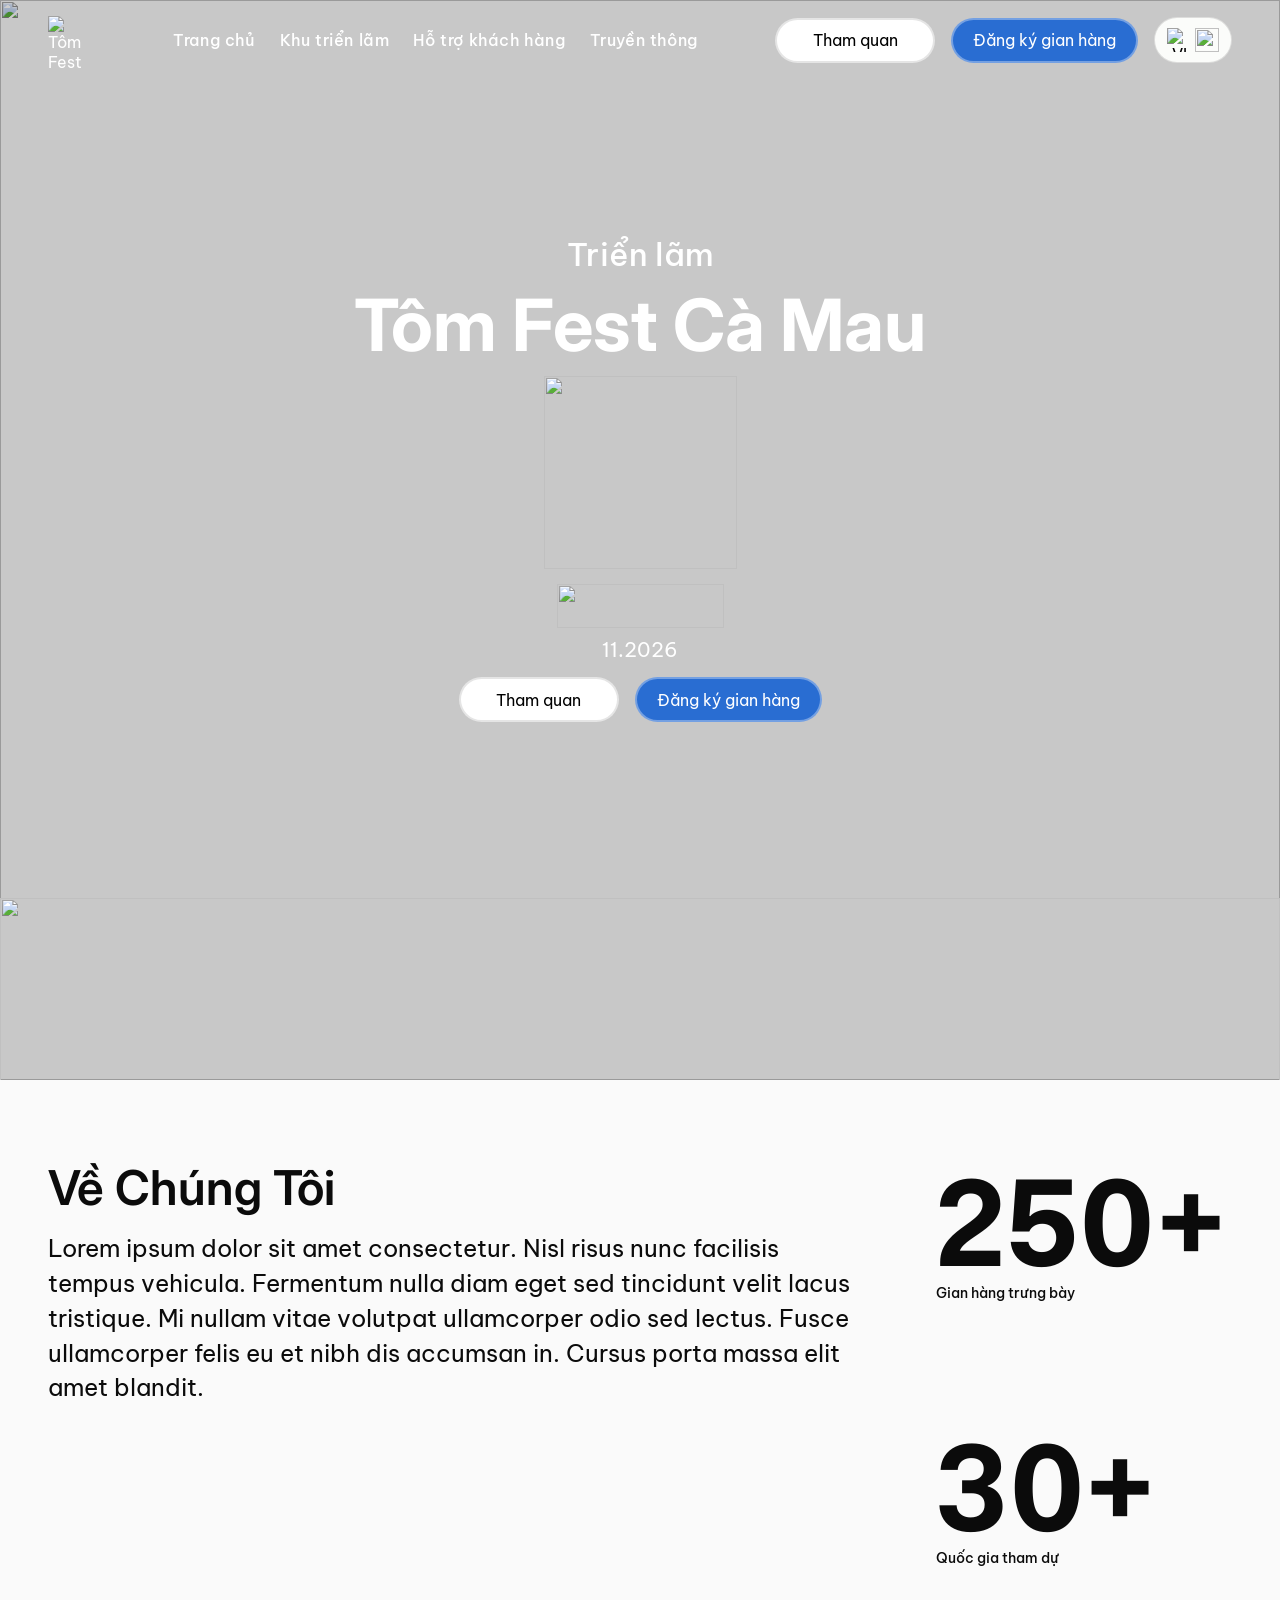
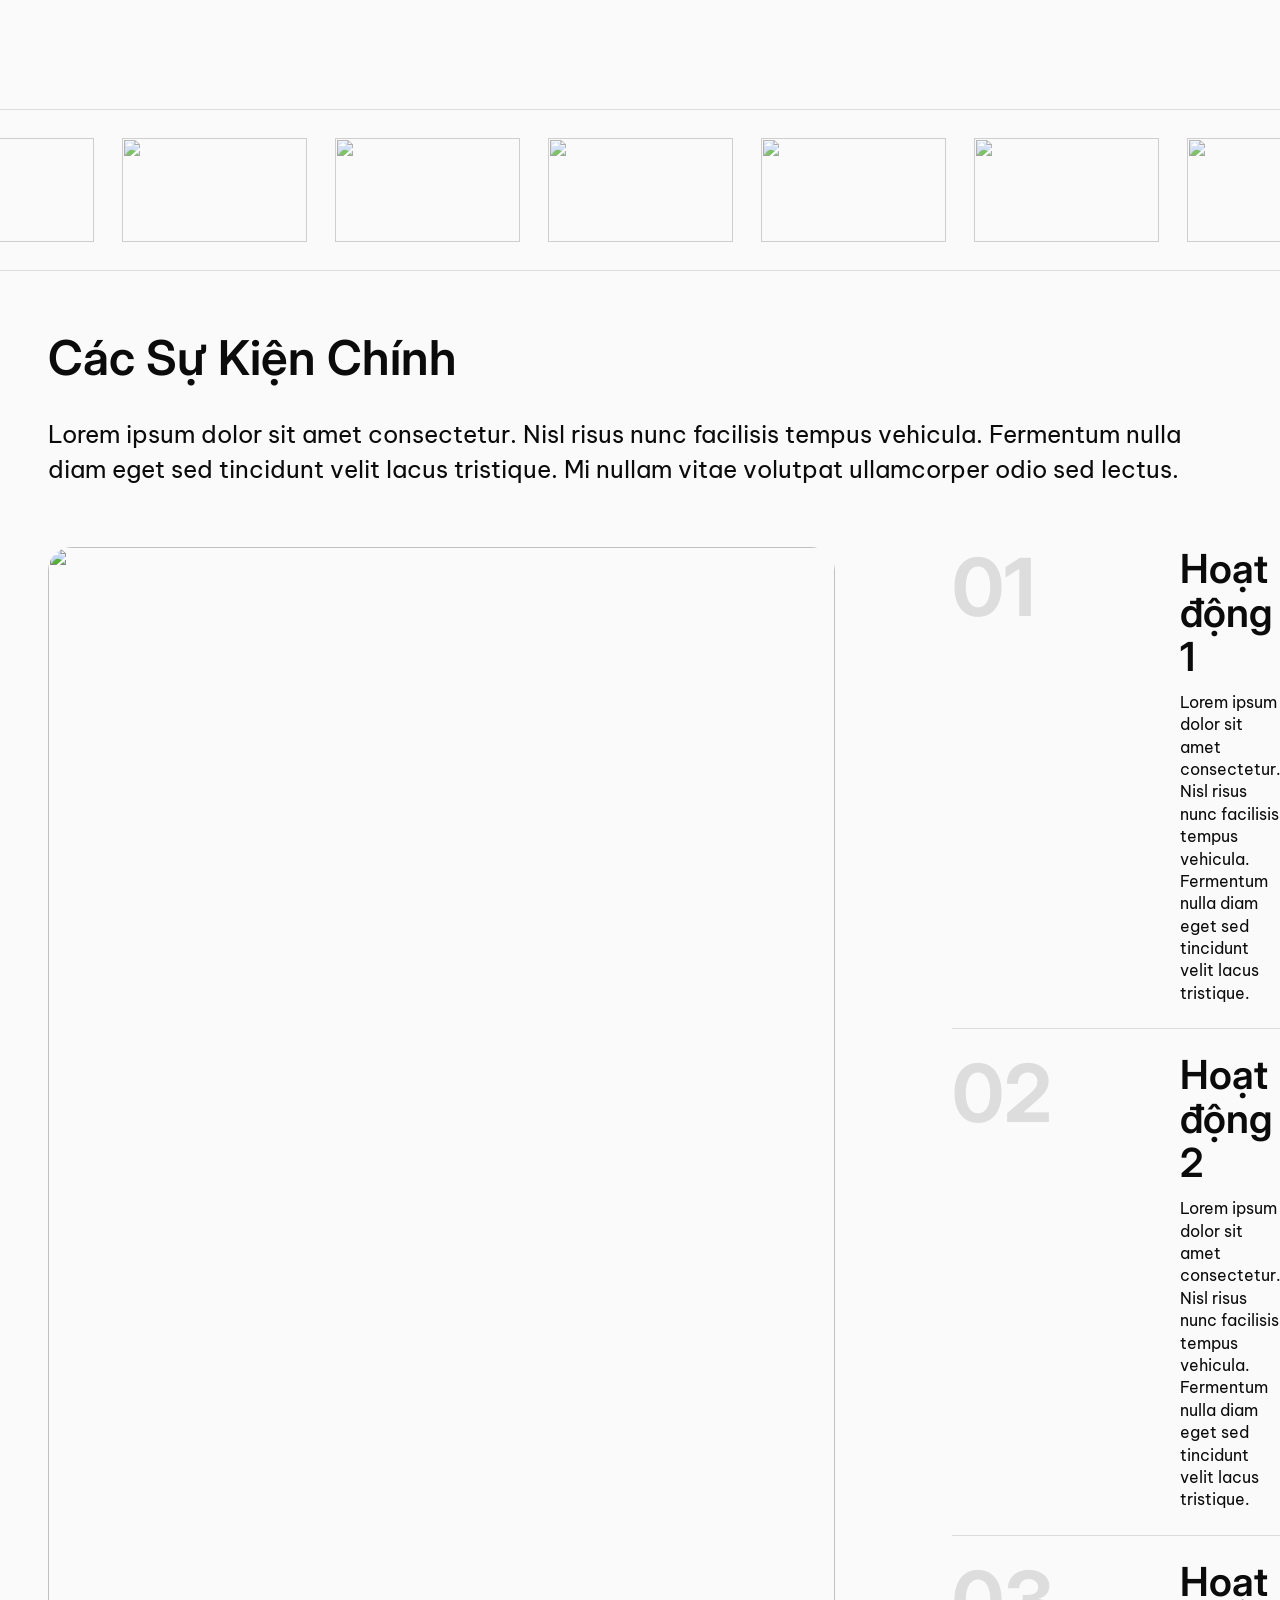
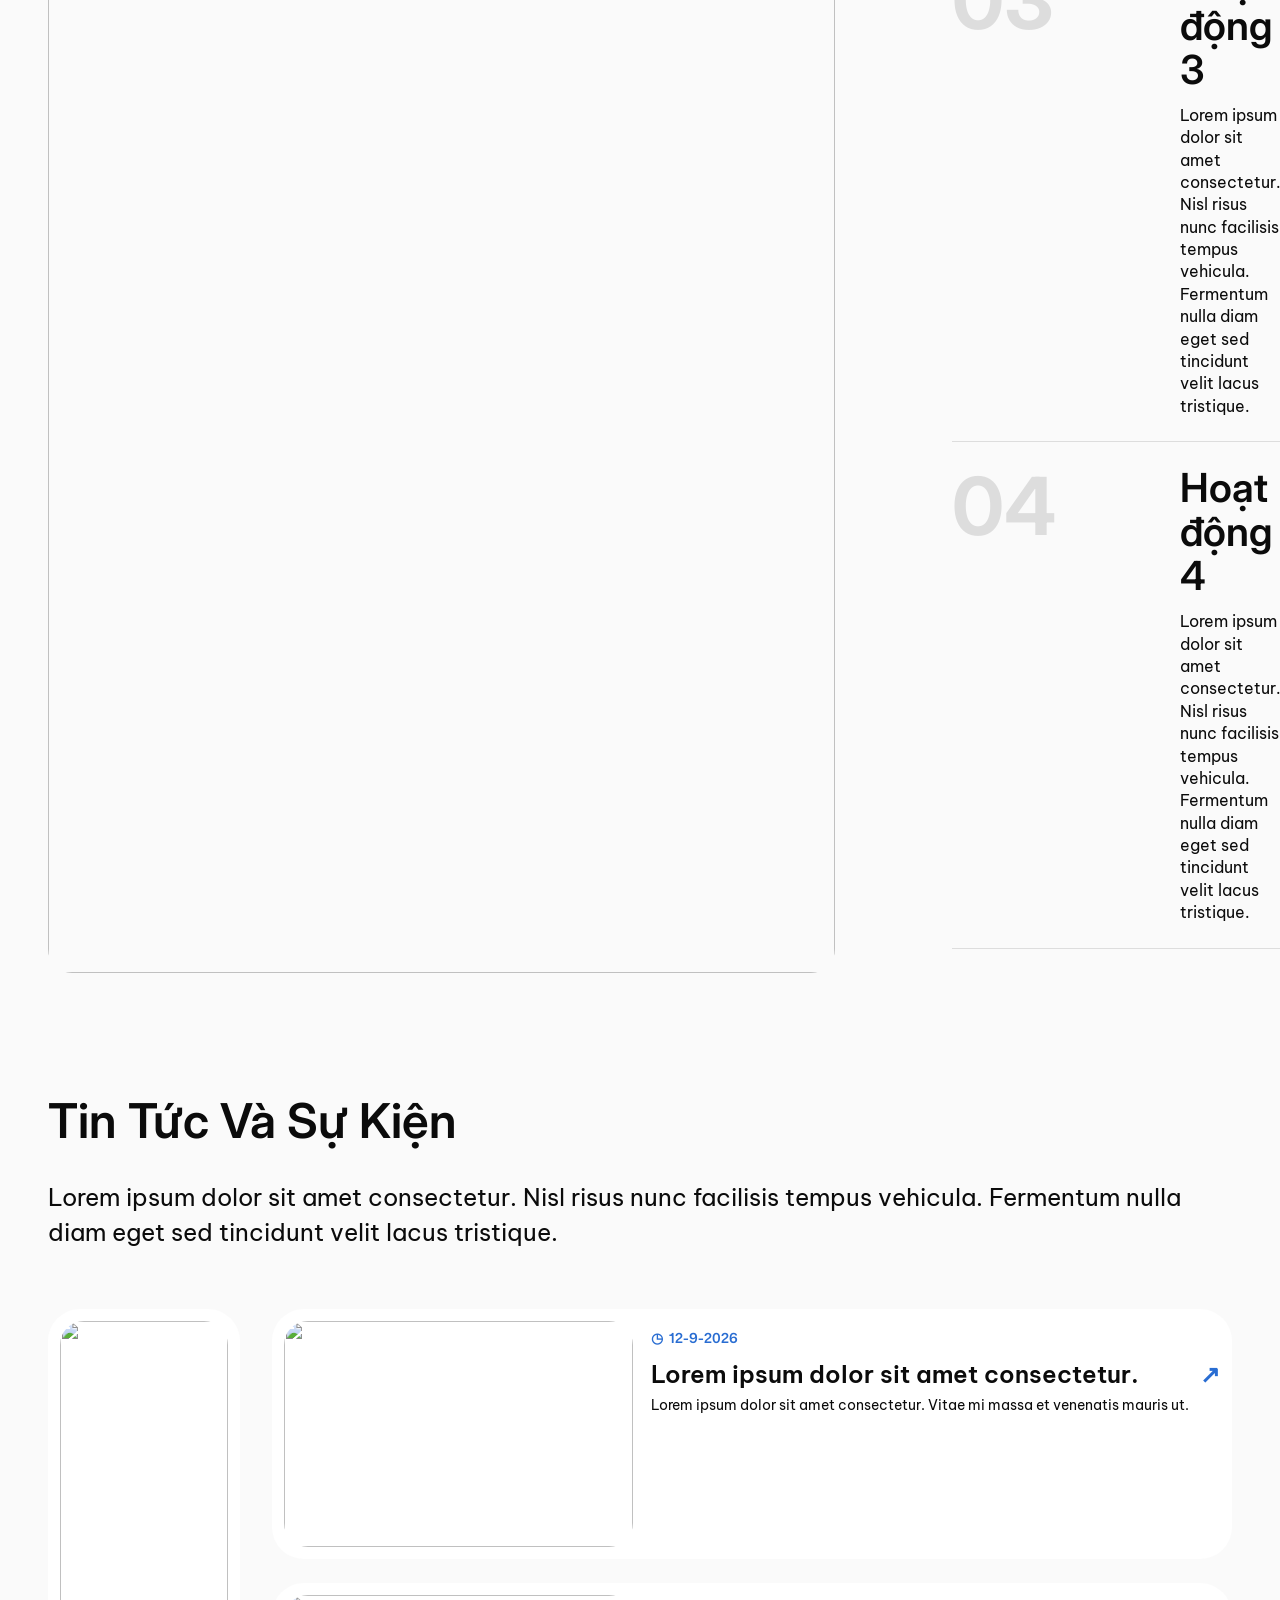
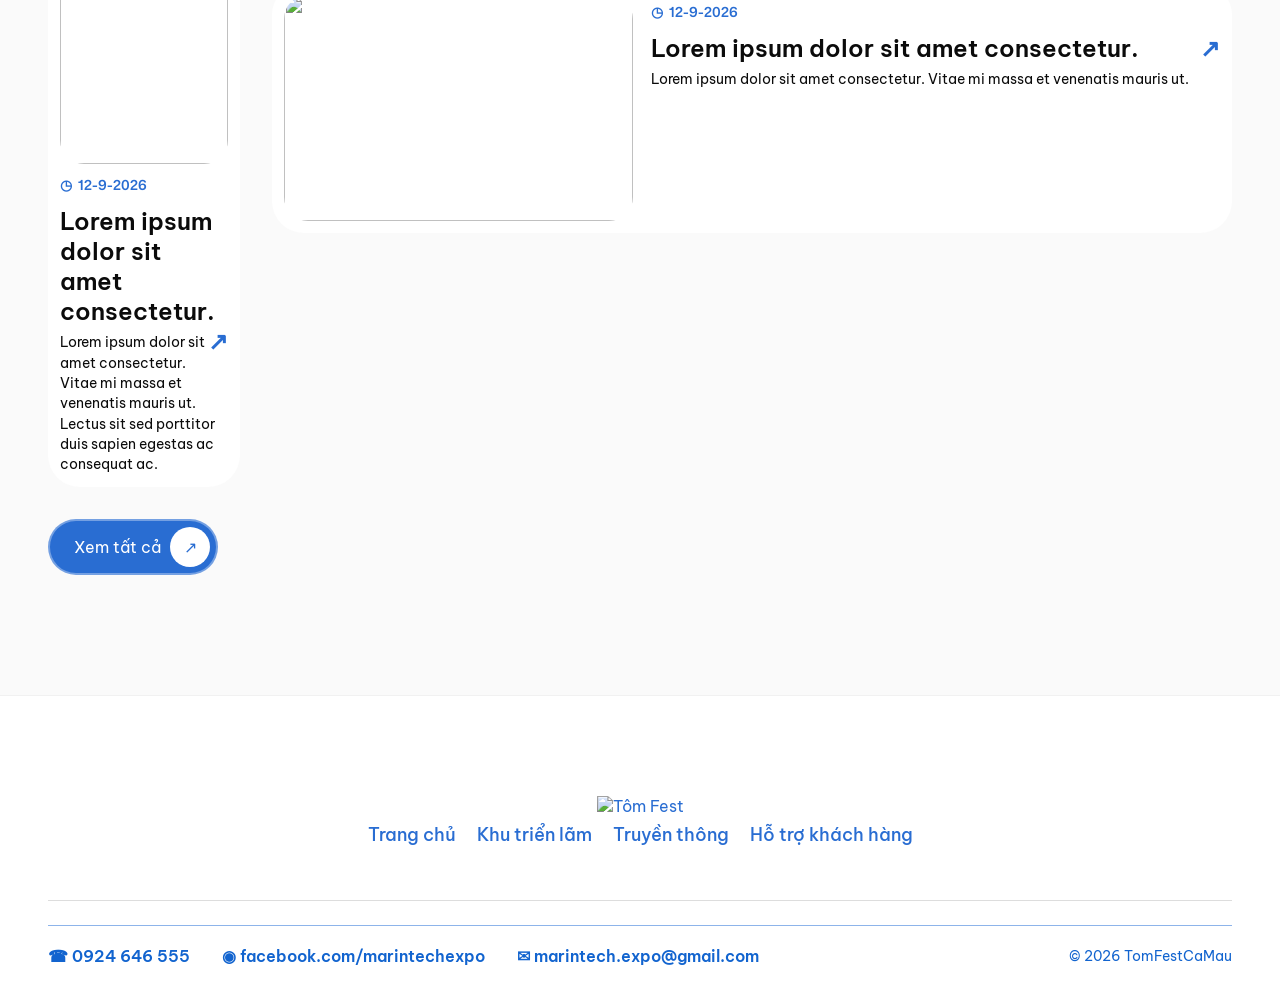
==== index.html @ 58344fa2 "Initial frontend" ====
<!doctype html>
<html lang="vi">

<head>
  <meta charset="UTF-8">
  <meta name="viewport" content="width=device-width,initial-scale=1">
  <title>Tôm Fest Cà Mau</title>
  <link rel="stylesheet" href="styles.css">
  <link rel="stylesheet" href="css/common.css">
  <link rel="stylesheet" href="css/index.css">
</head>

<body>
  <header class="site-header">
    <a class="logo" href="#top"><img src="https://www.figma.com/api/mcp/asset/8ddfd130-f4d3-4063-8fcd-573c4ea7f40a.svg"
        alt="Tôm Fest"></a>
    <nav>
      <a href="#top">Trang chủ</a>
      <a href="/booth.html">Khu triển lãm</a>
      <a href="/visitor.html">Hỗ trợ khách hàng</a>
      <a href="#news">Truyền thông</a>
    </nav>
    <div class="header-actions">
      <a class="btn btn-light" href="#visit">Tham quan</a>
      <a class="btn btn-primary" href="#booth">Đăng ký gian hàng</a>
      <button class="language"><img src="https://www.figma.com/api/mcp/asset/69847365-716c-4180-bfb9-c81f9cc9042b.svg"
          alt="VI"><img src="https://www.figma.com/api/mcp/asset/91912ddc-1200-492a-8ef4-c28c6780fa49.svg"
          alt=""></button>
    </div>
  </header>

  <main id="top">
    <section class="hero">
      <img class="hero-bg" src="https://www.figma.com/api/mcp/asset/70155c6b-9ef2-424f-864b-a775f8b126bb.png" alt="">
      <div class="hero-overlay"></div>
      <div class="hero-content">
        <div class="eyebrow">Triển lãm</div>
        <h1>Tôm Fest Cà Mau</h1>
        <img class="shrimp-large" src="https://www.figma.com/api/mcp/asset/777d436e-2dfe-4f31-a90a-1f2f64073cc6.svg"
          alt="">
        <div class="date">
          <img src="https://www.figma.com/api/mcp/asset/eb607bd6-42f9-47ed-ad1c-e57491c7ccff.svg" alt="">
          <span>11.2026</span>
        </div>
        <div class="hero-actions">
          <a class="btn btn-light" href="#visit">Tham quan</a>
          <a class="btn btn-primary" href="#booth">Đăng ký gian hàng</a>
        </div>
      </div>
      <img class="hero-wave" src="https://www.figma.com/api/mcp/asset/47657da1-aa57-4e33-a22e-d636ccab46bf.svg" alt="">
    </section>

    <section class="about section">
      <div class="about-copy">
        <h2>Về chúng tôi</h2>
        <p>Lorem ipsum dolor sit amet consectetur. Nisl risus nunc facilisis tempus vehicula. Fermentum nulla diam eget
          sed tincidunt velit lacus tristique. Mi nullam vitae volutpat ullamcorper odio sed lectus. Fusce ullamcorper
          felis eu et nibh dis accumsan in. Cursus porta massa elit amet blandit.</p>
      </div>
      <div class="stats">
        <div><strong>250+</strong><span>Gian hàng trưng bày</span></div>
        <div><strong>10.000+</strong><span>Khách tham quan chuyên ngành</span></div>
        <div><strong>30+</strong><span>Quốc gia tham dự</span></div>
        <div><strong>600+</strong><span>Bài báo liên quan</span></div>
      </div>
    </section>

    <section class="brand-strip">
      <div class="brand-line"></div>
      <div class="brand-row">
        <img src="https://www.figma.com/api/mcp/asset/b8b578c7-1df2-4c77-b9bd-92efced6af86.png" alt="">
        <img src="https://www.figma.com/api/mcp/asset/b8b578c7-1df2-4c77-b9bd-92efced6af86.png" alt="">
        <img src="https://www.figma.com/api/mcp/asset/b8b578c7-1df2-4c77-b9bd-92efced6af86.png" alt="">
        <img src="https://www.figma.com/api/mcp/asset/b8b578c7-1df2-4c77-b9bd-92efced6af86.png" alt="">
        <img src="https://www.figma.com/api/mcp/asset/b8b578c7-1df2-4c77-b9bd-92efced6af86.png" alt="">
        <img src="https://www.figma.com/api/mcp/asset/b8b578c7-1df2-4c77-b9bd-92efced6af86.png" alt="">
        <img src="https://www.figma.com/api/mcp/asset/b8b578c7-1df2-4c77-b9bd-92efced6af86.png" alt="">
      </div>
      <div class="brand-line"></div>
    </section>

    <section class="events section" id="events">
      <div class="section-heading">
        <h2>Các sự kiện chính</h2>
        <p>Lorem ipsum dolor sit amet consectetur. Nisl risus nunc facilisis tempus vehicula. Fermentum nulla diam eget
          sed tincidunt velit lacus tristique. Mi nullam vitae volutpat ullamcorper odio sed lectus.</p>
      </div>
      <div class="events-grid">
        <img class="events-photo" src="https://www.figma.com/api/mcp/asset/5718e5a0-6427-442a-9c7b-e6c7b588a407.png"
          alt="">
        <div class="event-list">
          <article><span>01</span>
            <div>
              <h3>Hoạt động 1</h3>
              <p>Lorem ipsum dolor sit amet consectetur. Nisl risus nunc facilisis tempus vehicula. Fermentum nulla diam
                eget sed tincidunt velit lacus tristique.</p>
            </div>
          </article>
          <article><span>02</span>
            <div>
              <h3>Hoạt động 2</h3>
              <p>Lorem ipsum dolor sit amet consectetur. Nisl risus nunc facilisis tempus vehicula. Fermentum nulla diam
                eget sed tincidunt velit lacus tristique.</p>
            </div>
          </article>
          <article><span>03</span>
            <div>
              <h3>Hoạt động 3</h3>
              <p>Lorem ipsum dolor sit amet consectetur. Nisl risus nunc facilisis tempus vehicula. Fermentum nulla diam
                eget sed tincidunt velit lacus tristique.</p>
            </div>
          </article>
          <article><span>04</span>
            <div>
              <h3>Hoạt động 4</h3>
              <p>Lorem ipsum dolor sit amet consectetur. Nisl risus nunc facilisis tempus vehicula. Fermentum nulla diam
                eget sed tincidunt velit lacus tristique.</p>
            </div>
          </article>
        </div>
      </div>
    </section>

    <section class="news section" id="news">
      <div class="section-heading">
        <h2>Tin tức và sự kiện</h2>
        <p>Lorem ipsum dolor sit amet consectetur. Nisl risus nunc facilisis tempus vehicula. Fermentum nulla diam eget
          sed tincidunt velit lacus tristique.</p>
      </div>
      <div class="news-grid">
        <article class="news-feature">
          <img src="https://www.figma.com/api/mcp/asset/5718e5a0-6427-442a-9c7b-e6c7b588a407.png" alt="">
          <div class="news-body">
            <time>◷ &nbsp;12-9-2026</time>
            <h3>Lorem ipsum dolor sit amet consectetur. <span>↗</span></h3>
            <p>Lorem ipsum dolor sit amet consectetur. Vitae mi massa et venenatis mauris ut. Lectus sit sed porttitor
              duis sapien egestas ac consequat ac.</p>
          </div>
        </article>
        <div class="news-side">
          <article class="news-card"><img
              src="https://www.figma.com/api/mcp/asset/5718e5a0-6427-442a-9c7b-e6c7b588a407.png" alt="">
            <div class="news-body"><time>◷ &nbsp;12-9-2026</time>
              <h3>Lorem ipsum dolor sit amet consectetur. <span>↗</span></h3>
              <p>Lorem ipsum dolor sit amet consectetur. Vitae mi massa et venenatis mauris ut.</p>
            </div>
          </article>
          <article class="news-card"><img
              src="https://www.figma.com/api/mcp/asset/5718e5a0-6427-442a-9c7b-e6c7b588a407.png" alt="">
            <div class="news-body"><time>◷ &nbsp;12-9-2026</time>
              <h3>Lorem ipsum dolor sit amet consectetur. <span>↗</span></h3>
              <p>Lorem ipsum dolor sit amet consectetur. Vitae mi massa et venenatis mauris ut.</p>
            </div>
          </article>
        </div>
      </div>
      <a class="more btn btn-primary" href="visitor.html">Xem tất cả <span>↗</span></a>
    </section>
  </main>

  <footer id="visit">
    <img class="footer-logo" src="https://www.figma.com/api/mcp/asset/9628a663-184a-47ce-bb43-b3b0fec2f09f.svg"
      alt="Tôm Fest">
    <nav><a href="#top">Trang chủ</a><a href="#events">Khu triển lãm</a><a href="#news">Truyền thông</a><a
        href="#visit">Hỗ trợ khách hàng</a></nav>
    <div class="footer-line"></div>
    <div class="footer-bottom">
      <div><span>☎ 0924 646 555</span><span>◉ facebook.com/marintechexpo</span><span>✉ marintech.expo@gmail.com</span>
      </div>
      <small>© 2026 TomFestCaMau</small>
    </div>
  </footer>
</body>

</html>
---- css/common.css ----
@font-face {
  font-family: InterLocal;
  src: local("Inter");
}
* {
  box-sizing: border-box;
}
html,
body {
  margin: 0;
  padding: 0;
}
body {
  font-family: InterLocal, Inter, Arial, sans-serif;
  color: #111;
  background: #f8f8f8;
  -webkit-font-smoothing: antialiased;
}
a {
  color: inherit;
  text-decoration: none;
}
button,
input,
select {
  font: inherit;
}
:root {
  --blue: #296dd2;
  --blue-dark: #1f5fbe;
  --border: #e5e5e5;
  --field: #f6f6f6;
}
.site-header {
  height: 80px;
  background: #296dd2;
  color: #fff;
  display: flex;
  align-items: center;
  padding: 0 42px;
  gap: 28px;
}
.site-logo {
  width: 43px;
  height: 43px;
  object-fit: contain;
  flex: none;
}
.site-nav {
  margin-left: auto;
  display: flex;
  align-items: center;
  gap: 24px;
  font-size: 14px;
}
.site-nav a {
  white-space: nowrap;
}
.site-actions {
  display: flex;
  align-items: center;
  gap: 12px;
}
.nav-pill {
  height: 42px;
  border: 1px solid #fff;
  border-radius: 24px;
  padding: 0 24px;
  display: inline-flex;
  align-items: center;
  justify-content: center;
  white-space: nowrap;
}
.nav-pill.filled {
  background: #fff;
  color: #296dd2;
}
.lang-pill {
  height: 42px;
  border: 0;
  border-radius: 24px;
  background: #fff;
  padding: 0 15px;
}
.site-footer {
  background: #fff;
  padding: 78px 40px 20px;
}
.footer-brand {
  text-align: center;
}
.footer-logo {
  width: 145px;
  height: 145px;
  object-fit: contain;
}
.footer-nav {
  display: flex;
  justify-content: center;
  gap: 24px;
  color: #1264cf;
  font-size: 16px;
  margin: 15px 0 55px;
}
.footer-bottom {
  border-top: 1px solid #8db4ea;
  padding-top: 20px;
  display: flex;
  justify-content: space-between;
  align-items: center;
  color: #1264cf;
  font-size: 13px;
}
.footer-contact {
  display: flex;
  gap: 30px;
}
.container {
  width: min(1440px, calc(100% - 80px));
  margin: 0 auto;
}
.card {
  background: #fff;
  border: 1px solid #e3e3e3;
  border-radius: 14px;
}
.field {
  width: 100%;
  height: 44px;
  border: 1px solid #dedede;
  border-radius: 8px;
  background: #f7f7f7;
  padding: 0 12px;
  outline: none;
}
.field:focus {
  border-color: #296dd2;
  background: #fff;
}
label {
  font-size: 13px;
}
.required:after {
  content: " *";
  color: #e33;
}
.primary {
  border: 0;
  background: #4f8ddd;
  color: #fff;
  border-radius: 24px;
  height: 44px;
  padding: 0 24px;
  cursor: pointer;
}
@media (max-width: 1000px) {
  .site-header {
    padding: 0 18px;
  }
  .site-nav {
    display: none;
  }
  .site-actions .nav-pill {
    display: none;
  }
  .container {
    width: calc(100% - 32px);
  }
  .footer-bottom {
    flex-direction: column;
    gap: 16px;
  }
  .footer-contact {
    flex-wrap: wrap;
    justify-content: center;
  }
}
---- css/index.css ----
@import url("https://fonts.googleapis.com/css2?family=Be+Vietnam+Pro:wght@400;500;600&family=Inter:wght@400;600;700&family=Mona+Sans:wght@600;700&display=swap");

:root {
  --blue: #296dd2;
  --bg: #fafafa;
  --text: #0b0b0b;
}
* {
  box-sizing: border-box;
}
html {
  scroll-behavior: smooth;
}
body {
  margin: 0;
  background: var(--bg);
  color: var(--text);
  font-family: "Be Vietnam Pro", sans-serif;
}
a {
  text-decoration: none;
  color: inherit;
}
.site-header {
  background: transparent;
  position: absolute;
  z-index: 10;
  top: 0;
  left: 50%;
  transform: translateX(-50%);
  width: min(1920px, 100%);
  padding: 24px 48px;
  display: flex;
  align-items: center;
  justify-content: space-between;
  color: #fff;
}
.logo {
  width: 48px;
  height: 48px;
}
.logo img {
  width: 100%;
  height: 100%;
}
.site-header nav,
.header-actions {
  display: flex;
  align-items: center;
  gap: 24px;
}
.site-header nav a {
  font-size: 16px;
  font-weight: 500;
  letter-spacing: 0.6px;
}
.header-actions {
  gap: 16px;
}
.btn {
  display: inline-flex;
  align-items: center;
  justify-content: center;
  border-radius: 999px;
  min-height: 45px;
  padding: 10px 20px;
  font-size: 16px;
  white-space: nowrap;
}
.btn-light {
  background: #fff;
  color: #000;
  border: 2px solid rgba(0, 0, 0, 0.1);
  width: 160px;
}
.btn-primary {
  background: var(--blue);
  color: #fff;
  border: 2px solid rgba(255, 255, 255, 0.35);
}
.language {
  border: 1px solid rgba(0, 0, 0, 0.12);
  border-radius: 37px;
  background: #fbfcfa;
  padding: 10px 12px;
  display: flex;
  gap: 4px;
  align-items: center;
}
.language img {
  width: 24px;
  height: 24px;
}

.hero {
  height: 1080px;
  position: relative;
  overflow: hidden;
  color: #fff;
}
.hero-bg,
.hero-overlay {
  position: absolute;
  inset: 0;
  width: 100%;
  height: 100%;
  object-fit: cover;
}
.hero-overlay {
  background: rgba(0, 0, 0, 0.2);
}
.hero-content {
  position: absolute;
  left: 50%;
  top: calc(50% - 62px);
  transform: translate(-50%, -50%);
  display: flex;
  flex-direction: column;
  align-items: center;
  gap: 15px;
  text-align: center;
}
.eyebrow {
  font-size: 32px;
  font-weight: 500;
}
.hero h1 {
  font:
    700 72px/1 "Inter",
    sans-serif;
  margin: 0;
  white-space: nowrap;
}
.shrimp-large {
  width: 193px;
  height: 193px;
}
.date {
  display: flex;
  flex-direction: column;
  align-items: center;
  gap: 9px;
}
.date img {
  width: 167px;
  height: 44px;
}
.date span {
  font-size: 20px;
}
.hero-actions {
  display: flex;
  gap: 16px;
  height: 45px;
}
.hero-wave {
  position: absolute;
  left: 50%;
  bottom: -1px;
  transform: translateX(-50%);
  width: 100%;
  height: 183px;
  object-fit: cover;
}

.section {
  width: min(1824px, calc(100% - 96px));
  margin: 0 auto;
}
.about {
  padding-top: 80px;
  display: grid;
  grid-template-columns: 816px 1fr;
  gap: 72px;
  min-height: 570px;
}
.about-copy h2,
.section-heading h2 {
  font:
    600 48px/1.15 "Inter",
    sans-serif;
  text-transform: capitalize;
  margin: 0 0 16px;
}
.about-copy p,
.section-heading p {
  font-size: 24px;
  line-height: 1.45;
  margin: 0;
}
.stats {
  display: grid;
  grid-template-columns: repeat(2, 1fr);
  gap: 40px 72px;
}
.stats strong {
  display: block;
  font:
    700 120px/1 "Mona Sans",
    sans-serif;
  letter-spacing: 0.52px;
}
.stats span {
  display: block;
  font-size: 14px;
  font-weight: 500;
  margin-top: 4px;
}

.brand-strip {
  height: 280px;
  display: flex;
  flex-direction: column;
  justify-content: center;
  gap: 28px;
  overflow: hidden;
}
.brand-line {
  height: 1px;
  background: #ddd;
  width: 100%;
}
.brand-row {
  display: flex;
  gap: 28px;
  justify-content: center;
  overflow: hidden;
}
.brand-row img {
  width: 185px;
  height: 104px;
  object-fit: contain;
  flex: none;
  opacity: 0.75;
}

.events {
  padding-top: 0;
}
.section-heading {
  display: flex;
  flex-direction: column;
  gap: 16px;
  margin-bottom: 60px;
}
.events-grid {
  display: grid;
  grid-template-columns: 787px 1fr;
  gap: 117px;
  align-items: stretch;
}
.events-photo {
  width: 787px;
  height: 100%;
  min-height: 570px;
  object-fit: cover;
  border-radius: 24px;
}
.event-list {
  display: flex;
  flex-direction: column;
  gap: 0;
}
.event-list article {
  display: grid;
  grid-template-columns: 196px 1fr;
  gap: 32px;
  padding: 0 0 24px;
  margin-bottom: 24px;
  border-bottom: 1px solid #ddd;
}
.event-list article > span {
  font: 700 80px/1 "Inter";
  color: #ddd;
}
.event-list h3 {
  font: 600 40px/1.1 "Inter";
  margin: 0 0 12px;
}
.event-list p {
  font-size: 16px;
  line-height: 1.4;
  margin: 0;
}

.news {
  padding-top: 120px;
  padding-bottom: 120px;
}
.news-grid {
  display: grid;
  grid-template-columns: 1fr 960px;
  gap: 32px;
}
.news-feature,
.news-card {
  background: #fff;
  border-radius: 32px;
  padding: 12px;
}
.news-feature > img {
  width: 100%;
  height: 443px;
  object-fit: cover;
  border-radius: 24px;
}
.news-side {
  display: flex;
  flex-direction: column;
  gap: 24px;
}
.news-card {
  display: grid;
  grid-template-columns: 349px 1fr;
  gap: 18px;
  min-height: 250px;
}
.news-card > img {
  width: 349px;
  height: 100%;
  min-height: 225px;
  object-fit: cover;
  border-radius: 24px;
}
.news-body {
  padding: 6px 0 0;
}
.news-body time {
  color: var(--blue);
  font: 600 14px "Mona Sans";
}
.news-body h3 {
  font: 600 24px/1.25 "Be Vietnam Pro";
  margin: 12px 0 6px;
}
.news-body h3 span {
  float: right;
  color: var(--blue);
}
.news-body p {
  font-size: 14px;
  line-height: 1.45;
  margin: 0;
}
.more {
  margin: 32px auto 0;
  padding: 6px 6px 6px 24px;
  gap: 9px;
}
.more span {
  background: #fff;
  color: var(--blue);
  border-radius: 50%;
  width: 40px;
  height: 40px;
  display: grid;
  place-items: center;
}

footer {
  position: relative;
  background: #fff;
  border-top: 1px solid #f1f1f1;
  padding: 100px 48px 32px;
  text-align: center;
  color: var(--blue);
}
.footer-logo {
  width: 177px;
  height: 177px;
}
footer nav {
  display: flex;
  justify-content: center;
  gap: 21px;
  font-size: 18px;
  font-weight: 500;
  margin: 7px 0 54px;
}
.footer-line {
  height: 1px;
  background: #ddd;
}
.footer-bottom {
  display: flex;
  justify-content: space-between;
  align-items: center;
  margin-top: 24px;
  font-size: 16px;
  font-weight: 600;
}
.footer-bottom > div {
  display: flex;
  gap: 32px;
}
.footer-bottom small {
  font-size: 14px;
  font-weight: 400;
}

@media (max-width: 1200px) {
  .site-header {
    padding: 18px 24px;
  }
  .site-header nav {
    display: none;
  }
  .hero {
    height: 820px;
  }
  .hero h1 {
    font-size: 52px;
  }
  .eyebrow {
    font-size: 24px;
  }
  .about {
    grid-template-columns: 1fr;
    gap: 40px;
    padding-top: 60px;
  }
  .stats {
    gap: 30px;
  }
  .events-grid,
  .news-grid {
    grid-template-columns: 1fr;
  }
  .events-photo {
    width: 100%;
    min-height: 420px;
  }
  .news-side {
    display: grid;
    grid-template-columns: 1fr 1fr;
  }
}
@media (max-width: 700px) {
  .section {
    width: calc(100% - 32px);
  }
  .header-actions .btn {
    display: none;
  }
  .language {
    padding: 6px;
  }
  .hero {
    height: 700px;
  }
  .hero-content {
    width: 100%;
    padding: 0 16px;
  }
  .hero h1 {
    font-size: 40px;
  }
  .shrimp-large {
    width: 140px;
    height: 140px;
  }
  .hero-wave {
    height: 100px;
  }
  .about {
    min-height: auto;
  }
  .about-copy h2,
  .section-heading h2 {
    font-size: 32px;
  }
  .about-copy p,
  .section-heading p {
    font-size: 16px;
  }
  .stats {
    grid-template-columns: 1fr 1fr;
    gap: 24px;
  }
  .stats strong {
    font-size: 48px;
  }
  .stats span {
    font-size: 11px;
  }
  .brand-strip {
    height: 180px;
  }
  .brand-row img {
    width: 110px;
    height: 70px;
  }
  .events {
    padding-top: 30px;
  }
  .section-heading {
    margin-bottom: 30px;
  }
  .events-grid {
    gap: 30px;
  }
  .events-photo {
    min-height: 280px;
  }
  .event-list article {
    grid-template-columns: 60px 1fr;
    gap: 16px;
  }
  .event-list article > span {
    font-size: 48px;
  }
  .event-list h3 {
    font-size: 24px;
  }
  .event-list p {
    font-size: 13px;
  }
  .news {
    padding-top: 70px;
  }
  .news-side {
    display: flex;
  }
  .news-card {
    grid-template-columns: 120px 1fr;
  }
  .news-card > img {
    width: 120px;
    min-height: 150px;
  }
  .news-body h3 {
    font-size: 17px;
  }
  .news-body p {
    font-size: 12px;
  }
  footer {
    padding: 60px 16px 24px;
  }
  .footer-logo {
    width: 110px;
    height: 110px;
  }
  footer nav {
    font-size: 13px;
    gap: 12px;
    flex-wrap: wrap;
    margin-bottom: 30px;
  }
  .footer-bottom {
    flex-direction: column;
    gap: 20px;
  }
  .footer-bottom > div {
    flex-wrap: wrap;
    justify-content: center;
    gap: 12px;
    font-size: 12px;
  }
}
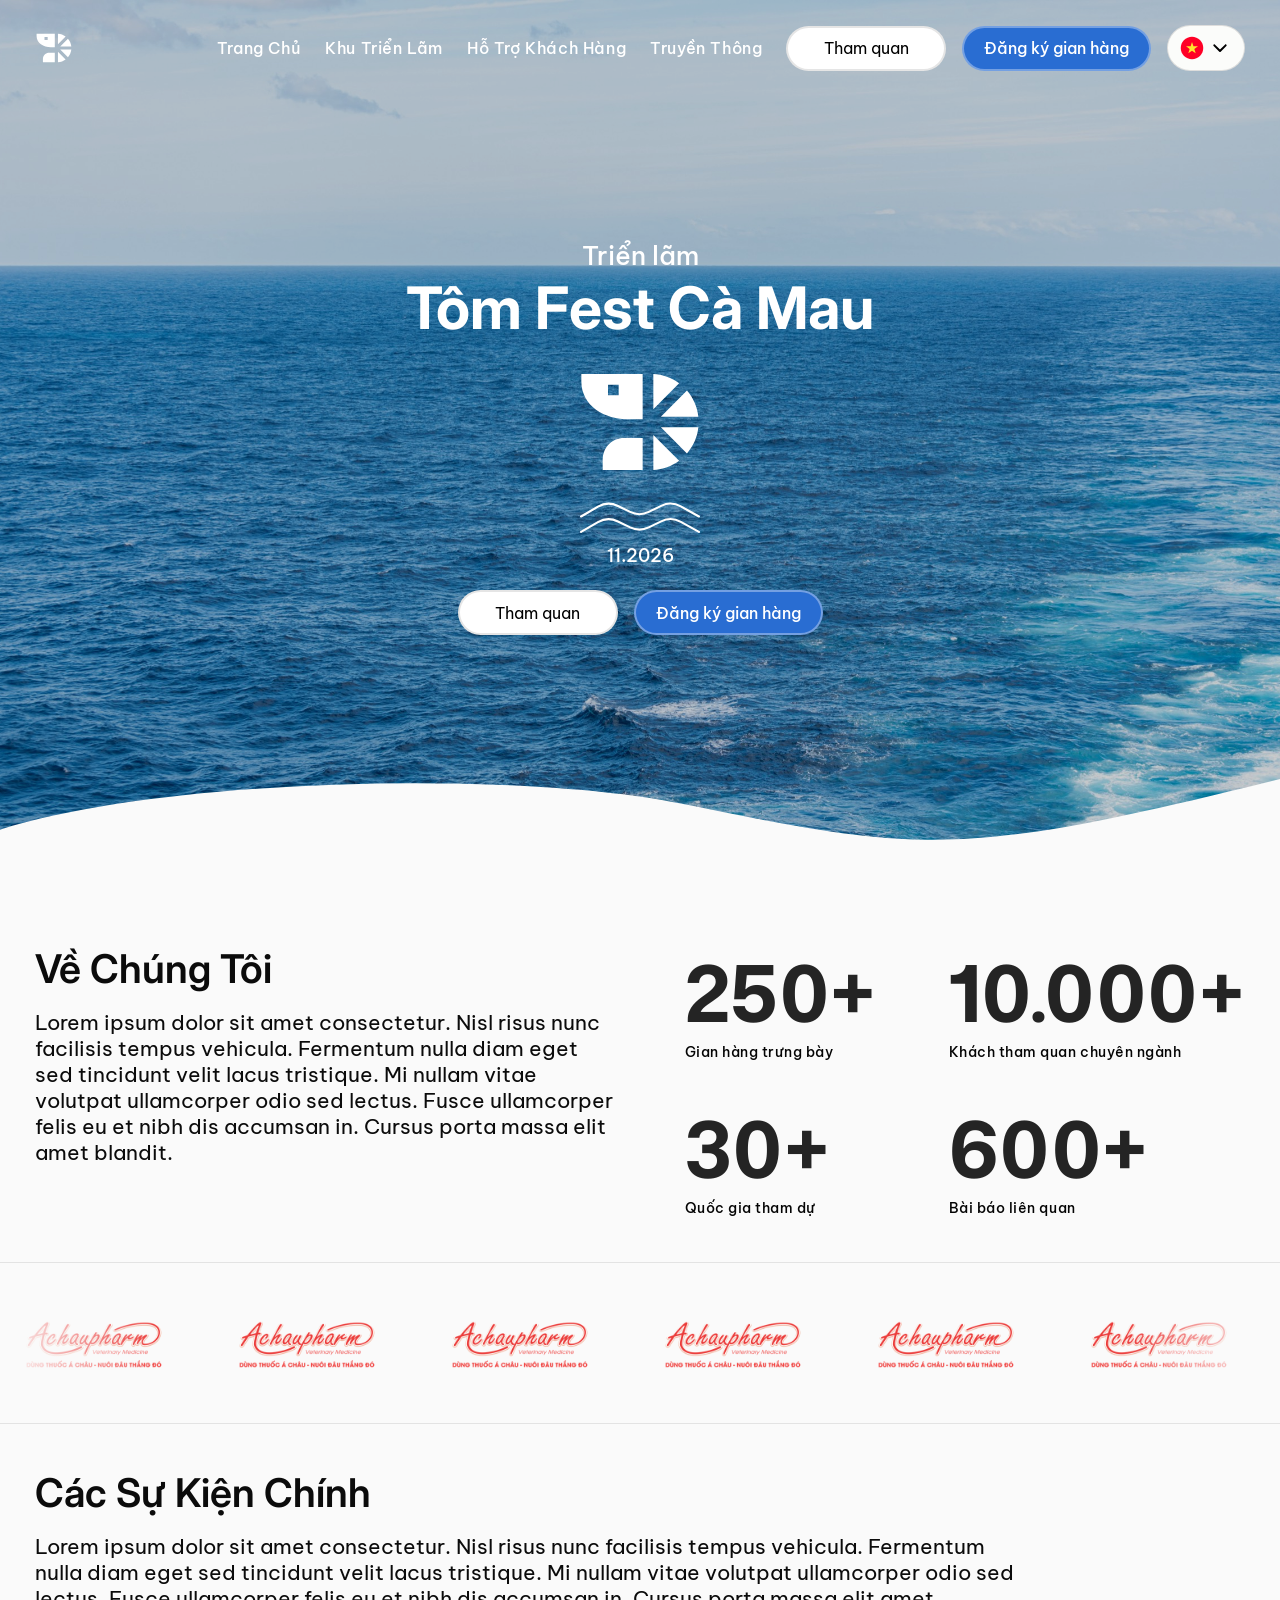
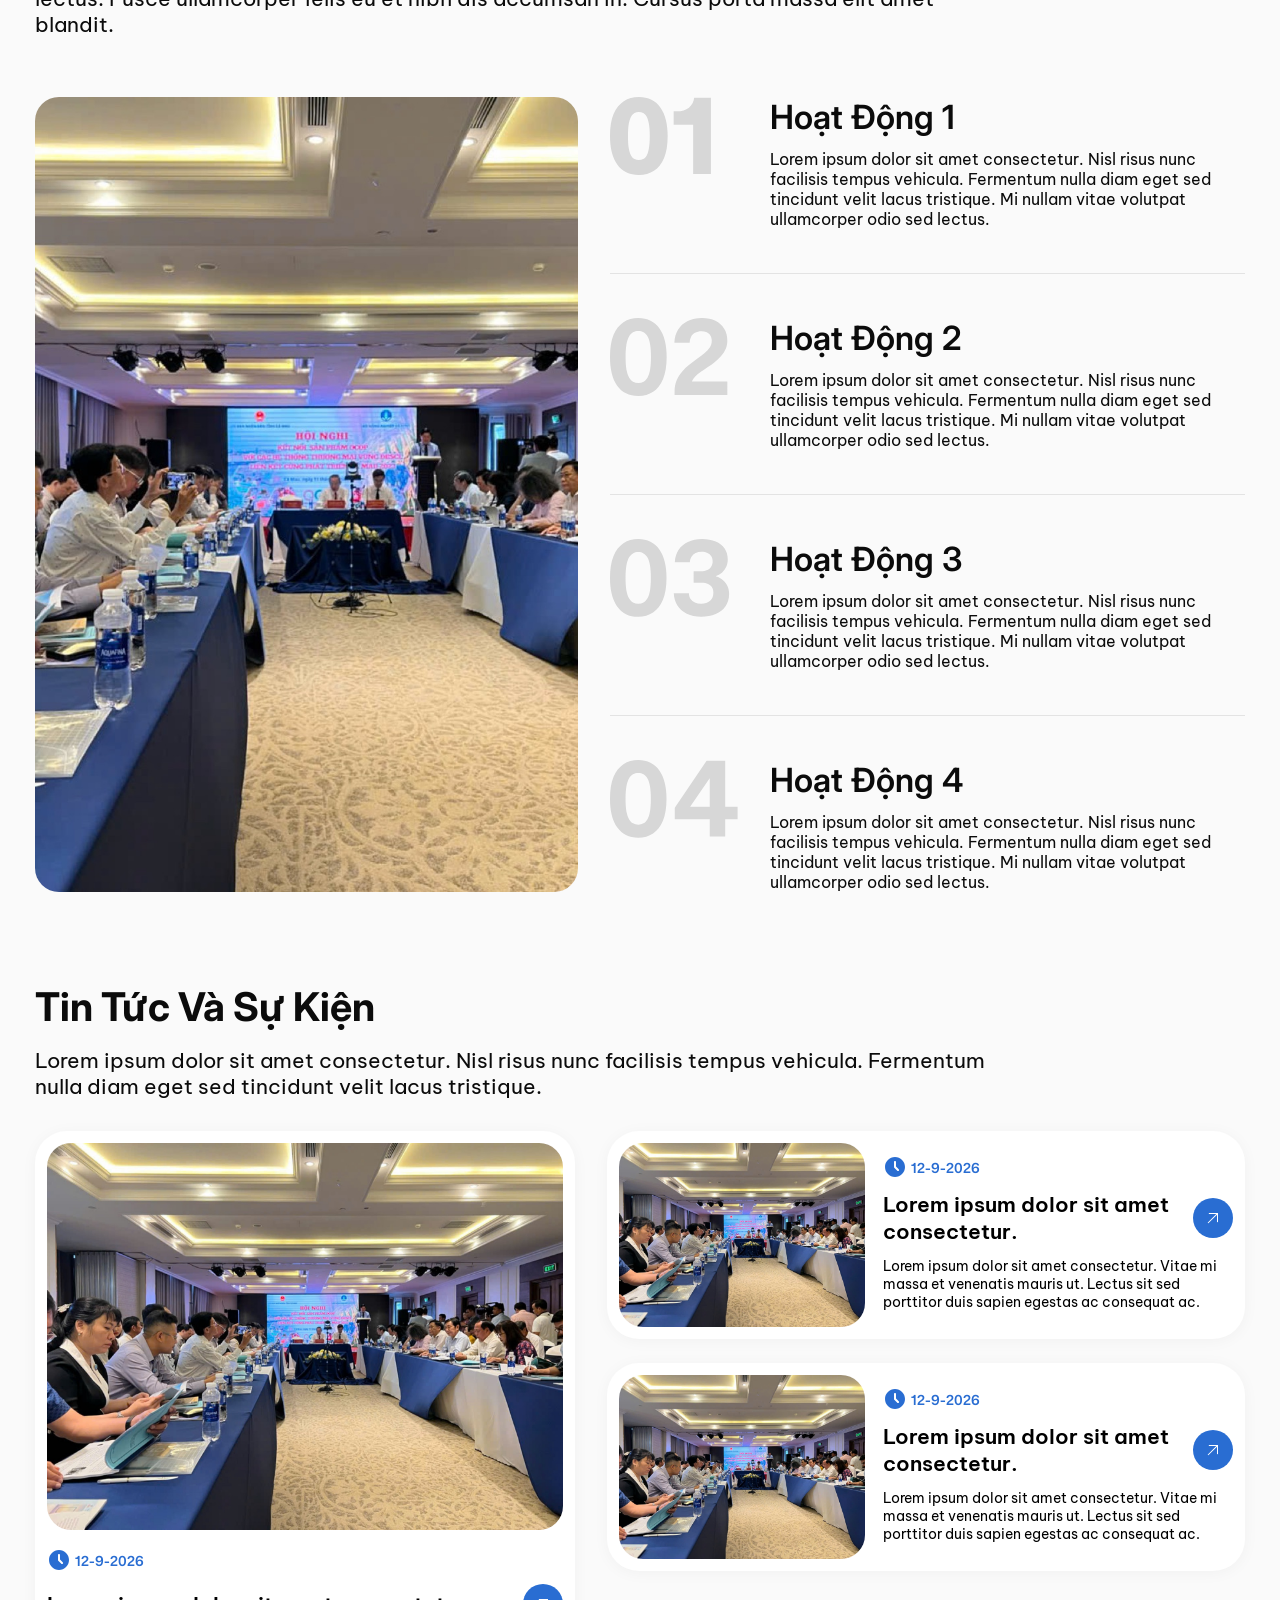
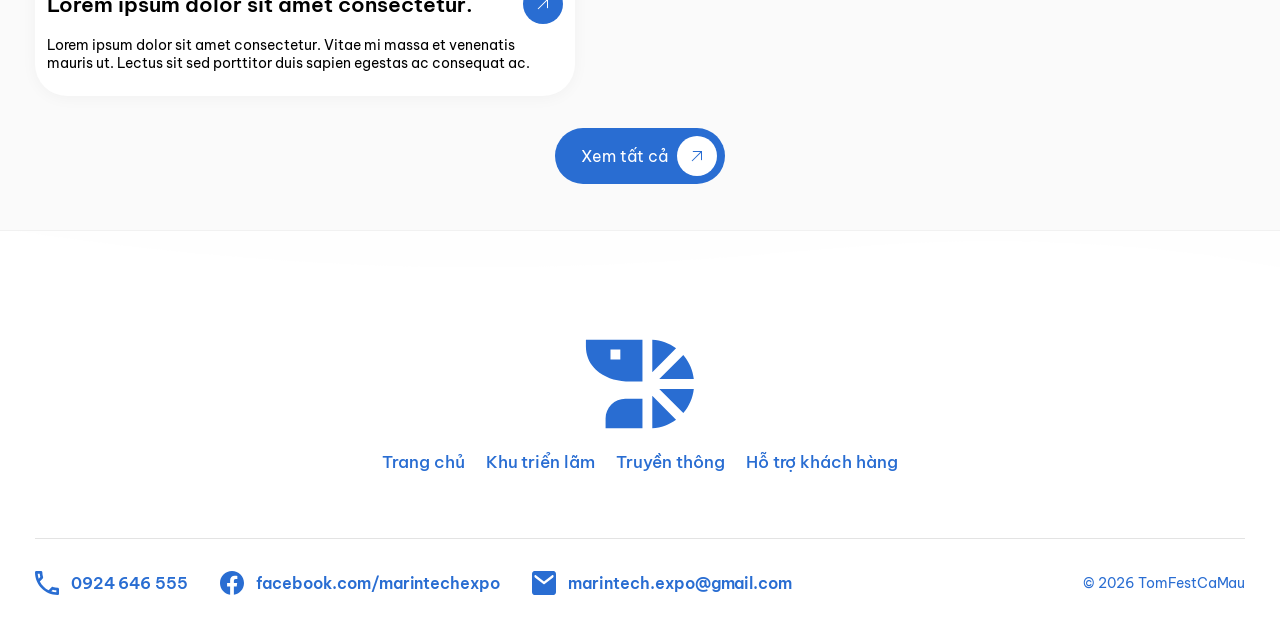
==== commit 4e06dc33: "Update style" ====
--- a/index.html
+++ b/index.html
@@ -2,174 +2,324 @@
 <html lang="vi">
 
 <head>
-  <meta charset="UTF-8">
+  <meta charset="utf-8">
   <meta name="viewport" content="width=device-width,initial-scale=1">
   <title>Tôm Fest Cà Mau</title>
-  <link rel="stylesheet" href="styles.css">
-  <link rel="stylesheet" href="css/common.css">
+  <meta name="description"
+    content="Triển lãm Tôm Fest Cà Mau 11.2026 — nơi hội tụ doanh nghiệp, công nghệ và khách tham quan chuyên ngành thủy sản.">
+  <link rel="preconnect" href="https://fonts.googleapis.com">
+  <link rel="preconnect" href="https://fonts.gstatic.com" crossorigin>
+  <link rel="stylesheet"
+    href="https://fonts.googleapis.com/css2?family=Be+Vietnam+Pro:wght@400;500;600;700&family=Inter:wght@400;600;700&family=Mona+Sans:wght@600;700&display=swap">
+  <link rel="stylesheet" href="css/tokens.css">
+  <link rel="stylesheet" href="css/base.css">
   <link rel="stylesheet" href="css/index.css">
 </head>
 
 <body>
-  <header class="site-header">
-    <a class="logo" href="#top"><img src="https://www.figma.com/api/mcp/asset/8ddfd130-f4d3-4063-8fcd-573c4ea7f40a.svg"
-        alt="Tôm Fest"></a>
-    <nav>
-      <a href="#top">Trang chủ</a>
-      <a href="/booth.html">Khu triển lãm</a>
-      <a href="/visitor.html">Hỗ trợ khách hàng</a>
-      <a href="#news">Truyền thông</a>
+<a class="visually-hidden" href="#main">Bỏ qua điều hướng</a>
+
+<header class="site-header" data-header>
+  <a class="site-header__logo" href="index.html">
+    <img src="assets/tomfest/shrimp-header.svg" alt="Tôm Fest Cà Mau" width="48" height="48">
+  </a>
+
+  <div class="site-header__right">
+    <nav class="site-nav" aria-label="Điều hướng chính">
+      <a href="index.html">trang chủ</a>
+      <a href="booth.html">khu triển lãm</a>
+      <a href="visitor.html">Hỗ trợ khách hàng</a>
+      <a href="#news">truyền thông</a>
     </nav>
-    <div class="header-actions">
-      <a class="btn btn-light" href="#visit">Tham quan</a>
-      <a class="btn btn-primary" href="#booth">Đăng ký gian hàng</a>
-      <button class="language"><img src="https://www.figma.com/api/mcp/asset/69847365-716c-4180-bfb9-c81f9cc9042b.svg"
-          alt="VI"><img src="https://www.figma.com/api/mcp/asset/91912ddc-1200-492a-8ef4-c28c6780fa49.svg"
-          alt=""></button>
-    </div>
-  </header>
-
-  <main id="top">
-    <section class="hero">
-      <img class="hero-bg" src="https://www.figma.com/api/mcp/asset/70155c6b-9ef2-424f-864b-a775f8b126bb.png" alt="">
-      <div class="hero-overlay"></div>
-      <div class="hero-content">
-        <div class="eyebrow">Triển lãm</div>
-        <h1>Tôm Fest Cà Mau</h1>
-        <img class="shrimp-large" src="https://www.figma.com/api/mcp/asset/777d436e-2dfe-4f31-a90a-1f2f64073cc6.svg"
-          alt="">
-        <div class="date">
-          <img src="https://www.figma.com/api/mcp/asset/eb607bd6-42f9-47ed-ad1c-e57491c7ccff.svg" alt="">
-          <span>11.2026</span>
-        </div>
-        <div class="hero-actions">
-          <a class="btn btn-light" href="#visit">Tham quan</a>
-          <a class="btn btn-primary" href="#booth">Đăng ký gian hàng</a>
-        </div>
-      </div>
-      <img class="hero-wave" src="https://www.figma.com/api/mcp/asset/47657da1-aa57-4e33-a22e-d636ccab46bf.svg" alt="">
-    </section>
-
-    <section class="about section">
-      <div class="about-copy">
-        <h2>Về chúng tôi</h2>
-        <p>Lorem ipsum dolor sit amet consectetur. Nisl risus nunc facilisis tempus vehicula. Fermentum nulla diam eget
-          sed tincidunt velit lacus tristique. Mi nullam vitae volutpat ullamcorper odio sed lectus. Fusce ullamcorper
-          felis eu et nibh dis accumsan in. Cursus porta massa elit amet blandit.</p>
-      </div>
-      <div class="stats">
-        <div><strong>250+</strong><span>Gian hàng trưng bày</span></div>
-        <div><strong>10.000+</strong><span>Khách tham quan chuyên ngành</span></div>
-        <div><strong>30+</strong><span>Quốc gia tham dự</span></div>
-        <div><strong>600+</strong><span>Bài báo liên quan</span></div>
-      </div>
-    </section>
-
-    <section class="brand-strip">
-      <div class="brand-line"></div>
-      <div class="brand-row">
-        <img src="https://www.figma.com/api/mcp/asset/b8b578c7-1df2-4c77-b9bd-92efced6af86.png" alt="">
-        <img src="https://www.figma.com/api/mcp/asset/b8b578c7-1df2-4c77-b9bd-92efced6af86.png" alt="">
-        <img src="https://www.figma.com/api/mcp/asset/b8b578c7-1df2-4c77-b9bd-92efced6af86.png" alt="">
-        <img src="https://www.figma.com/api/mcp/asset/b8b578c7-1df2-4c77-b9bd-92efced6af86.png" alt="">
-        <img src="https://www.figma.com/api/mcp/asset/b8b578c7-1df2-4c77-b9bd-92efced6af86.png" alt="">
-        <img src="https://www.figma.com/api/mcp/asset/b8b578c7-1df2-4c77-b9bd-92efced6af86.png" alt="">
-        <img src="https://www.figma.com/api/mcp/asset/b8b578c7-1df2-4c77-b9bd-92efced6af86.png" alt="">
-      </div>
-      <div class="brand-line"></div>
-    </section>
-
-    <section class="events section" id="events">
-      <div class="section-heading">
-        <h2>Các sự kiện chính</h2>
-        <p>Lorem ipsum dolor sit amet consectetur. Nisl risus nunc facilisis tempus vehicula. Fermentum nulla diam eget
-          sed tincidunt velit lacus tristique. Mi nullam vitae volutpat ullamcorper odio sed lectus.</p>
-      </div>
-      <div class="events-grid">
-        <img class="events-photo" src="https://www.figma.com/api/mcp/asset/5718e5a0-6427-442a-9c7b-e6c7b588a407.png"
-          alt="">
-        <div class="event-list">
-          <article><span>01</span>
-            <div>
-              <h3>Hoạt động 1</h3>
-              <p>Lorem ipsum dolor sit amet consectetur. Nisl risus nunc facilisis tempus vehicula. Fermentum nulla diam
-                eget sed tincidunt velit lacus tristique.</p>
-            </div>
+
+    <div class="site-header__actions">
+      <a class="btn btn--light" href="visitor.html">Tham quan</a>
+      <a class="btn btn--primary" href="booth.html">Đăng ký gian hàng</a>
+      <button class="lang-switch" type="button" aria-label="Đổi ngôn ngữ">
+        <img src="assets/tomfest/flag-vn.svg" alt="" width="24" height="24">
+        <img src="assets/tomfest/chevron-down.svg" alt="" width="24" height="24">
+      </button>
+    </div>
+  </div>
+
+  <button class="nav-toggle" type="button" data-nav-toggle aria-controls="mobile-nav" aria-expanded="false"
+    aria-label="Mở menu">
+    <span></span><span></span><span></span>
+  </button>
+</header>
+
+<div class="mobile-nav" id="mobile-nav" hidden>
+  <a href="index.html">trang chủ</a>
+  <a href="booth.html">khu triển lãm</a>
+  <a href="visitor.html">Hỗ trợ khách hàng</a>
+  <a href="#news">truyền thông</a>
+  <div class="mobile-nav__actions">
+    <a class="btn btn--light" href="visitor.html">Tham quan</a>
+    <a class="btn btn--primary" href="booth.html">Đăng ký gian hàng</a>
+  </div>
+</div>
+
+<main id="main">
+
+  <!-- ================= Hero ================= -->
+  <section class="hero">
+    <img class="hero__bg" src="assets/tomfest/hero.jpg" alt="" fetchpriority="high">
+
+    <div class="hero__content">
+      <div>
+        <p class="hero__kicker">Triển lãm</p>
+        <h1 class="hero__title">Tôm Fest Cà Mau</h1>
+      </div>
+
+      <img class="hero__mark" src="assets/tomfest/shrimp-hero.svg" alt="" width="193" height="193">
+
+      <div class="hero__date">
+        <img src="assets/tomfest/hero-wave-small.svg" alt="" width="167" height="44">
+        <span>11.2026</span>
+      </div>
+
+      <div class="hero__actions">
+        <a class="btn btn--light" href="visitor.html">Tham quan</a>
+        <a class="btn btn--primary" href="booth.html">Đăng ký gian hàng</a>
+      </div>
+    </div>
+
+    <img class="hero__wave" src="assets/tomfest/hero-wave.svg" alt="" aria-hidden="true">
+  </section>
+
+  <!-- ================= Về chúng tôi ================= -->
+  <section class="about section" id="about">
+    <div class="container about__grid">
+      <div class="about__intro">
+        <h2 class="section-head__title">Về chúng tôi</h2>
+        <p class="section-head__lead">Lorem ipsum dolor sit amet consectetur. Nisl risus nunc facilisis tempus
+          vehicula. Fermentum nulla diam eget sed tincidunt velit lacus tristique. Mi nullam vitae volutpat
+          ullamcorper odio sed lectus. Fusce ullamcorper felis eu et nibh dis accumsan in. Cursus porta massa elit
+          amet blandit.</p>
+      </div>
+
+      <dl class="stats">
+        <div class="stat">
+          <dd class="stat__value">250+</dd>
+          <dt class="stat__label">Gian hàng trưng bày</dt>
+        </div>
+        <div class="stat">
+          <dd class="stat__value">10.000+</dd>
+          <dt class="stat__label">Khách tham quan chuyên ngành</dt>
+        </div>
+        <div class="stat">
+          <dd class="stat__value">30+</dd>
+          <dt class="stat__label">Quốc gia tham dự</dt>
+        </div>
+        <div class="stat">
+          <dd class="stat__value">600+</dd>
+          <dt class="stat__label">Bài báo liên quan</dt>
+        </div>
+      </dl>
+    </div>
+  </section>
+
+  <!-- ================= Nhà tài trợ ================= -->
+  <section class="sponsors" aria-label="Nhà tài trợ">
+    <div class="sponsors__rail">
+      <ul class="sponsors__track">
+        <li><img src="assets/tomfest/sponsor.png" alt="Nhà tài trợ" width="185" height="104" loading="lazy"></li>
+        <li><img src="assets/tomfest/sponsor.png" alt="Nhà tài trợ" width="185" height="104" loading="lazy"></li>
+        <li><img src="assets/tomfest/sponsor.png" alt="Nhà tài trợ" width="185" height="104" loading="lazy"></li>
+        <li><img src="assets/tomfest/sponsor.png" alt="Nhà tài trợ" width="185" height="104" loading="lazy"></li>
+        <li><img src="assets/tomfest/sponsor.png" alt="Nhà tài trợ" width="185" height="104" loading="lazy"></li>
+        <li><img src="assets/tomfest/sponsor.png" alt="Nhà tài trợ" width="185" height="104" loading="lazy"></li>
+        <li><img src="assets/tomfest/sponsor.png" alt="Nhà tài trợ" width="185" height="104" loading="lazy"></li>
+        <li><img src="assets/tomfest/sponsor.png" alt="Nhà tài trợ" width="185" height="104" loading="lazy"></li>
+        <li><img src="assets/tomfest/sponsor.png" alt="Nhà tài trợ" width="185" height="104" loading="lazy"></li>
+        <li><img src="assets/tomfest/sponsor.png" alt="Nhà tài trợ" width="185" height="104" loading="lazy"></li>
+        <li><img src="assets/tomfest/sponsor.png" alt="Nhà tài trợ" width="185" height="104" loading="lazy"></li>
+      </ul>
+      <ul class="sponsors__track" aria-hidden="true">
+        <li><img src="assets/tomfest/sponsor.png" alt="" width="185" height="104" loading="lazy"></li>
+        <li><img src="assets/tomfest/sponsor.png" alt="" width="185" height="104" loading="lazy"></li>
+        <li><img src="assets/tomfest/sponsor.png" alt="" width="185" height="104" loading="lazy"></li>
+        <li><img src="assets/tomfest/sponsor.png" alt="" width="185" height="104" loading="lazy"></li>
+        <li><img src="assets/tomfest/sponsor.png" alt="" width="185" height="104" loading="lazy"></li>
+        <li><img src="assets/tomfest/sponsor.png" alt="" width="185" height="104" loading="lazy"></li>
+        <li><img src="assets/tomfest/sponsor.png" alt="" width="185" height="104" loading="lazy"></li>
+        <li><img src="assets/tomfest/sponsor.png" alt="" width="185" height="104" loading="lazy"></li>
+        <li><img src="assets/tomfest/sponsor.png" alt="" width="185" height="104" loading="lazy"></li>
+        <li><img src="assets/tomfest/sponsor.png" alt="" width="185" height="104" loading="lazy"></li>
+        <li><img src="assets/tomfest/sponsor.png" alt="" width="185" height="104" loading="lazy"></li>
+      </ul>
+    </div>
+  </section>
+
+  <!-- ================= Các sự kiện chính ================= -->
+  <section class="events section" id="events">
+    <div class="container events__inner">
+      <div class="section-head">
+        <h2 class="section-head__title">Các sự kiện chính</h2>
+        <p class="section-head__lead">Lorem ipsum dolor sit amet consectetur. Nisl risus nunc facilisis tempus
+          vehicula. Fermentum nulla diam eget sed tincidunt velit lacus tristique. Mi nullam vitae volutpat
+          ullamcorper odio sed lectus. Fusce ullamcorper felis eu et nibh dis accumsan in. Cursus porta massa elit
+          amet blandit.</p>
+      </div>
+
+      <div class="events__body">
+        <figure class="events__figure">
+          <img class="events__photo" src="assets/tomfest/photo.jpg" alt="Không gian sự kiện Tôm Fest Cà Mau"
+            loading="lazy">
+        </figure>
+
+        <ol class="events__list">
+          <li class="event">
+            <img class="event__num" src="assets/tomfest/num-01.svg" alt="01" width="196" height="119">
+            <div class="event__text">
+              <h3 class="event__title">Hoạt động 1</h3>
+              <p class="event__desc">Lorem ipsum dolor sit amet consectetur. Nisl risus nunc facilisis tempus
+                vehicula. Fermentum nulla diam eget sed tincidunt velit lacus tristique. Mi nullam vitae volutpat
+                ullamcorper odio sed lectus.</p>
+            </div>
+          </li>
+          <li class="event">
+            <img class="event__num" src="assets/tomfest/num-02.svg" alt="02" width="196" height="119">
+            <div class="event__text">
+              <h3 class="event__title">Hoạt động 2</h3>
+              <p class="event__desc">Lorem ipsum dolor sit amet consectetur. Nisl risus nunc facilisis tempus
+                vehicula. Fermentum nulla diam eget sed tincidunt velit lacus tristique. Mi nullam vitae volutpat
+                ullamcorper odio sed lectus.</p>
+            </div>
+          </li>
+          <li class="event">
+            <img class="event__num" src="assets/tomfest/num-03.svg" alt="03" width="196" height="119">
+            <div class="event__text">
+              <h3 class="event__title">Hoạt động 3</h3>
+              <p class="event__desc">Lorem ipsum dolor sit amet consectetur. Nisl risus nunc facilisis tempus
+                vehicula. Fermentum nulla diam eget sed tincidunt velit lacus tristique. Mi nullam vitae volutpat
+                ullamcorper odio sed lectus.</p>
+            </div>
+          </li>
+          <li class="event">
+            <img class="event__num" src="assets/tomfest/num-04.svg" alt="04" width="196" height="119">
+            <div class="event__text">
+              <h3 class="event__title">Hoạt động 4</h3>
+              <p class="event__desc">Lorem ipsum dolor sit amet consectetur. Nisl risus nunc facilisis tempus
+                vehicula. Fermentum nulla diam eget sed tincidunt velit lacus tristique. Mi nullam vitae volutpat
+                ullamcorper odio sed lectus.</p>
+            </div>
+          </li>
+        </ol>
+      </div>
+    </div>
+  </section>
+
+  <!-- ================= Tin tức và sự kiện ================= -->
+  <section class="news section" id="news">
+    <div class="container news__inner">
+      <div class="section-head">
+        <h2 class="section-head__title section-head__title--bold">Tin tức và sự kiện</h2>
+        <p class="section-head__lead">Lorem ipsum dolor sit amet consectetur. Nisl risus nunc facilisis tempus
+          vehicula. Fermentum nulla diam eget sed tincidunt velit lacus tristique.</p>
+      </div>
+
+      <div class="news__grid">
+        <article class="news__feature">
+          <a class="news-card" href="#news">
+            <img class="news-card__photo" src="assets/tomfest/photo.jpg" alt="" loading="lazy">
+            <div class="news-card__body">
+              <p class="news-card__date">
+                <img src="assets/tomfest/icon-time.svg" alt="" width="24" height="24">
+                <time datetime="2026-09-12">12-9-2026</time>
+              </p>
+              <div class="news-card__head">
+                <h3 class="news-card__title">Lorem ipsum dolor sit amet consectetur.</h3>
+                <img class="arrow-icon" src="assets/tomfest/icon-arrow.svg" alt="" width="40" height="40">
+              </div>
+              <p class="news-card__desc">Lorem ipsum dolor sit amet consectetur. Vitae mi massa et venenatis mauris
+                ut. Lectus sit sed porttitor duis sapien egestas ac consequat ac.</p>
+            </div>
+          </a>
+        </article>
+
+        <div class="news__side">
+          <article>
+            <a class="news-card news-card--row" href="#news">
+              <img class="news-card__photo" src="assets/tomfest/photo.jpg" alt="" loading="lazy">
+              <div class="news-card__body">
+                <p class="news-card__date">
+                  <img src="assets/tomfest/icon-time.svg" alt="" width="24" height="24">
+                  <time datetime="2026-09-12">12-9-2026</time>
+                </p>
+                <div class="news-card__head">
+                  <h3 class="news-card__title">Lorem ipsum dolor sit amet consectetur.</h3>
+                  <img class="arrow-icon" src="assets/tomfest/icon-arrow.svg" alt="" width="40" height="40">
+                </div>
+                <p class="news-card__desc">Lorem ipsum dolor sit amet consectetur. Vitae mi massa et venenatis mauris
+                  ut. Lectus sit sed porttitor duis sapien egestas ac consequat ac.</p>
+              </div>
+            </a>
           </article>
-          <article><span>02</span>
-            <div>
-              <h3>Hoạt động 2</h3>
-              <p>Lorem ipsum dolor sit amet consectetur. Nisl risus nunc facilisis tempus vehicula. Fermentum nulla diam
-                eget sed tincidunt velit lacus tristique.</p>
-            </div>
+
+          <article>
+            <a class="news-card news-card--row" href="#news">
+              <img class="news-card__photo" src="assets/tomfest/photo.jpg" alt="" loading="lazy">
+              <div class="news-card__body">
+                <p class="news-card__date">
+                  <img src="assets/tomfest/icon-time.svg" alt="" width="24" height="24">
+                  <time datetime="2026-09-12">12-9-2026</time>
+                </p>
+                <div class="news-card__head">
+                  <h3 class="news-card__title">Lorem ipsum dolor sit amet consectetur.</h3>
+                  <img class="arrow-icon" src="assets/tomfest/icon-arrow.svg" alt="" width="40" height="40">
+                </div>
+                <p class="news-card__desc">Lorem ipsum dolor sit amet consectetur. Vitae mi massa et venenatis mauris
+                  ut. Lectus sit sed porttitor duis sapien egestas ac consequat ac.</p>
+              </div>
+            </a>
           </article>
-          <article><span>03</span>
-            <div>
-              <h3>Hoạt động 3</h3>
-              <p>Lorem ipsum dolor sit amet consectetur. Nisl risus nunc facilisis tempus vehicula. Fermentum nulla diam
-                eget sed tincidunt velit lacus tristique.</p>
-            </div>
-          </article>
-          <article><span>04</span>
-            <div>
-              <h3>Hoạt động 4</h3>
-              <p>Lorem ipsum dolor sit amet consectetur. Nisl risus nunc facilisis tempus vehicula. Fermentum nulla diam
-                eget sed tincidunt velit lacus tristique.</p>
-            </div>
-          </article>
-        </div>
-      </div>
-    </section>
-
-    <section class="news section" id="news">
-      <div class="section-heading">
-        <h2>Tin tức và sự kiện</h2>
-        <p>Lorem ipsum dolor sit amet consectetur. Nisl risus nunc facilisis tempus vehicula. Fermentum nulla diam eget
-          sed tincidunt velit lacus tristique.</p>
-      </div>
-      <div class="news-grid">
-        <article class="news-feature">
-          <img src="https://www.figma.com/api/mcp/asset/5718e5a0-6427-442a-9c7b-e6c7b588a407.png" alt="">
-          <div class="news-body">
-            <time>◷ &nbsp;12-9-2026</time>
-            <h3>Lorem ipsum dolor sit amet consectetur. <span>↗</span></h3>
-            <p>Lorem ipsum dolor sit amet consectetur. Vitae mi massa et venenatis mauris ut. Lectus sit sed porttitor
-              duis sapien egestas ac consequat ac.</p>
-          </div>
-        </article>
-        <div class="news-side">
-          <article class="news-card"><img
-              src="https://www.figma.com/api/mcp/asset/5718e5a0-6427-442a-9c7b-e6c7b588a407.png" alt="">
-            <div class="news-body"><time>◷ &nbsp;12-9-2026</time>
-              <h3>Lorem ipsum dolor sit amet consectetur. <span>↗</span></h3>
-              <p>Lorem ipsum dolor sit amet consectetur. Vitae mi massa et venenatis mauris ut.</p>
-            </div>
-          </article>
-          <article class="news-card"><img
-              src="https://www.figma.com/api/mcp/asset/5718e5a0-6427-442a-9c7b-e6c7b588a407.png" alt="">
-            <div class="news-body"><time>◷ &nbsp;12-9-2026</time>
-              <h3>Lorem ipsum dolor sit amet consectetur. <span>↗</span></h3>
-              <p>Lorem ipsum dolor sit amet consectetur. Vitae mi massa et venenatis mauris ut.</p>
-            </div>
-          </article>
-        </div>
-      </div>
-      <a class="more btn btn-primary" href="visitor.html">Xem tất cả <span>↗</span></a>
-    </section>
-  </main>
-
-  <footer id="visit">
-    <img class="footer-logo" src="https://www.figma.com/api/mcp/asset/9628a663-184a-47ce-bb43-b3b0fec2f09f.svg"
-      alt="Tôm Fest">
-    <nav><a href="#top">Trang chủ</a><a href="#events">Khu triển lãm</a><a href="#news">Truyền thông</a><a
-        href="#visit">Hỗ trợ khách hàng</a></nav>
-    <div class="footer-line"></div>
-    <div class="footer-bottom">
-      <div><span>☎ 0924 646 555</span><span>◉ facebook.com/marintechexpo</span><span>✉ marintech.expo@gmail.com</span>
-      </div>
-      <small>© 2026 TomFestCaMau</small>
-    </div>
-  </footer>
+        </div>
+      </div>
+
+      <a class="btn btn--pill-icon" href="#news">
+        Xem tất cả
+        <img src="assets/tomfest/icon-arrow-white.svg" alt="" width="40" height="40">
+      </a>
+    </div>
+  </section>
+
+</main>
+
+<!-- ================= Footer ================= -->
+<footer class="site-footer">
+  <img class="site-footer__wave" src="assets/tomfest/footer-wave.svg" alt="" aria-hidden="true">
+
+  <div class="container site-footer__inner">
+    <div class="site-footer__brand">
+      <img class="site-footer__logo" src="assets/tomfest/shrimp-footer.svg" alt="Tôm Fest Cà Mau" width="177"
+        height="177">
+      <nav class="footer-nav" aria-label="Điều hướng chân trang">
+        <a href="index.html">Trang chủ</a>
+        <a href="booth.html">Khu triển lãm</a>
+        <a href="#news">Truyền thông</a>
+        <a href="visitor.html">Hỗ trợ khách hàng</a>
+      </nav>
+    </div>
+
+    <div class="site-footer__bottom">
+      <hr class="hairline">
+      <div class="footer-meta">
+        <ul class="footer-contact">
+          <li><img src="assets/tomfest/icon-phone.svg" alt="Điện thoại" width="24" height="24"><a
+            href="tel:+84924646555">0924 646 555</a></li>
+          <li><img src="assets/tomfest/icon-facebook.svg" alt="Facebook" width="24" height="24"><a
+            href="https://facebook.com/marintechexpo" rel="noopener">facebook.com/marintechexpo</a></li>
+          <li><img src="assets/tomfest/icon-email.svg" alt="Email" width="24" height="24"><a
+            href="mailto:marintech.expo@gmail.com">marintech.expo@gmail.com</a></li>
+        </ul>
+        <p class="footer-copy">© 2026 TomFestCaMau</p>
+      </div>
+    </div>
+  </div>
+</footer>
+
+<script src="assets/js/site.js" defer></script>
 </body>
 
-</html>+</html>
--- a/css/tokens.css
+++ b/css/tokens.css
@@ -0,0 +1,138 @@
+/* ==========================================================================
+   Tôm Fest Cà Mau — Design tokens (global)
+   Nguồn: Figma "VNF (Copy)" — Home node 4903:251 (khung 1920px)
+   Dùng cho mọi trang: <link rel="stylesheet" href="css/tokens.css"> nạp đầu tiên.
+   Font khai báo ở <head>: Inter, Be Vietnam Pro, Mona Sans
+   ========================================================================== */
+
+:root {
+  /* --- Color: brand ------------------------------------------------------- */
+  --c-primary: #296dd2;          /* xanh chủ đạo: nút, link, icon, footer */
+  --c-primary-hover: #1f5fbe;
+  --c-primary-soft: rgb(41 109 210 / 8%);
+
+  /* --- Color: text -------------------------------------------------------- */
+  --c-ink: #0b0b0b;              /* tiêu đề, đoạn văn */
+  --c-ink-strong: #040404;       /* nhãn số liệu */
+  --c-text: rgb(0 0 0 / 86%);    /* số liệu lớn */
+  --c-on-dark: #ffffff;
+  --c-on-dark-muted: rgb(255 255 255 / 80%);
+
+  /* --- Color: surface ------------------------------------------------------ */
+  --c-bg: #fafafa;               /* nền trang + màu 2 dải sóng */
+  --c-surface: #ffffff;          /* card tin tức, footer */
+  --c-surface-alt: #fbfcfa;      /* nút đổi ngôn ngữ */
+  --c-placeholder: #d9d9d9;
+  --c-numeral: #d7d7d7;          /* số thứ tự 01–04 */
+
+  /* --- Color: phân khu gian hàng (sơ đồ triển lãm) ------------------------- */
+  --c-zone-v0: #10a000;          /* gian hàng tiêu chuẩn */
+  --c-zone-v1: #9147ff;          /* khu ẩm thực */
+  --c-zone-v2: #ffc800;          /* gian miễn phí */
+  --c-zone-v0-soft: rgb(16 160 0 / 12%);
+  --c-zone-v0-line: rgb(16 160 0 / 28%);
+  --c-zone-v0-ink: #0b7000;
+
+  /* --- Color: form (input, label, trạng thái) ------------------------------ */
+  --c-label: #0d0d0d;
+  --c-field-bg: rgb(5 5 5 / 3%);
+  --c-field-text: #0d0d0d;
+  --c-placeholder: rgb(0 0 0 / 27%);
+  --c-danger: #d03e19;
+  --c-required: #e11900;
+  --c-chip-bg: #95c766;
+  --c-chip-border: #5b9228;
+
+  /* --- Color: border ------------------------------------------------------- */
+  --c-border: #f1f1f1;
+  --c-hairline: #e3e3e3;
+  --c-border-pill: rgb(0 0 0 / 12%);
+  --c-border-card: rgb(0 0 0 / 8%);
+  --c-fill-subtle: rgb(5 5 5 / 3%);
+  --c-border-light: rgb(0 0 0 / 10%);
+  --c-border-on-dark: rgb(255 255 255 / 35%);
+  --c-hero-overlay: rgb(0 0 0 / 20%);
+
+  /* --- Typography: family --------------------------------------------------- */
+  --font-display: "Inter", "Segoe UI", system-ui, sans-serif;   /* tiêu đề */
+  --font-body: "Be Vietnam Pro", "Segoe UI", system-ui, sans-serif;
+  --font-num: "Mona Sans", "Inter", system-ui, sans-serif;      /* số liệu, ngày */
+
+  /* --- Typography: weight ---------------------------------------------------- */
+  --fw-regular: 400;
+  --fw-medium: 500;
+  --fw-semibold: 600;
+  --fw-bold: 700;
+
+  /* --- Typography: fluid scale (393px → 1920px) ------------------------------ */
+  --fs-hero: clamp(2.5rem, 1.984rem + 2.1vw, 4.5rem);        /* 40 → 72  */
+  --fs-hero-kicker: clamp(1.125rem, 0.9rem + 0.92vw, 2rem);  /* 18 → 32  */
+  --fs-h2: clamp(1.75rem, 1.428rem + 1.31vw, 3rem);          /* 28 → 48  */
+  --fs-h3: clamp(1.5rem, 1.243rem + 1.05vw, 2.5rem);         /* 24 → 40  */
+  --fs-h4: clamp(1.125rem, 1.029rem + 0.39vw, 1.5rem);       /* 18 → 24  */
+  --fs-stat: clamp(2.5rem, -0.18rem + 6.4vw, 7.5rem);        /* 40 → 120 */
+  --fs-lead: clamp(1rem, 0.871rem + 0.52vw, 1.5rem);         /* 16 → 24  */
+  --fs-nav: clamp(1rem, 0.968rem + 0.13vw, 1.125rem);        /* 16 → 18  */
+  --fs-body: 1rem;                                            /* 16 */
+  --fs-sm: 0.875rem;                                          /* 14 */
+  --fs-label: 0.75rem;                                        /* 12 */
+  --fs-caption: 0.625rem;                                     /* 10 */
+  --fs-date: 0.875rem;
+
+  /* --- Typography: line-height & tracking ------------------------------------ */
+  --lh-tight: 1.2;
+  --lh-normal: normal;
+  --lh-body: 1.5;
+  --ls-nav: 0.6px;
+  --ls-stat: 0.52px;
+  --ls-contact: -0.0396px;
+
+  /* --- Spacing --------------------------------------------------------------- */
+  --space-3xs: 4px;
+  --space-2xs: 6px;
+  --space-xs: 9px;
+  --space-sm: 12px;
+  --space-md: 16px;
+  --space-lg: 24px;
+  --space-xl: 32px;
+  --space-2xl: 44px;
+  --space-3xl: 54px;
+  --space-4xl: 60px;
+  --space-5xl: 72px;
+
+  /* Khoảng cách giữa các section: 56px (mobile) → 120px (desktop) */
+  --space-section: clamp(3.5rem, 2.53rem + 3.93vw, 7.5rem);
+
+  /* --- Layout ---------------------------------------------------------------- */
+  --content-max: 1824px;
+  --gutter: clamp(1rem, 0.485rem + 2.1vw, 3rem);   /* 16 → 48 */
+  --header-h: 64px;
+  --field-h: 40px;
+  --wave-h: clamp(48px, 9.5vw, 183px);
+  --footer-wave-h: clamp(28px, 4.9vw, 94px);
+
+  /* --- Radius ----------------------------------------------------------------- */
+  --radius-sm: 8px;
+  --radius-input: 8px;
+  --radius-input-lg: 12px;
+  --radius-card: 16px;
+  --radius-md: 24px;
+  --radius-lg: 32px;
+  --radius-pill: 999px;
+
+  /* --- Elevation --------------------------------------------------------------- */
+  --shadow-card: 0 2px 16px rgb(11 11 11 / 4%);
+  --shadow-float: 0 0 6px rgb(0 0 0 / 10%);
+  --shadow-field: inset 0 0 1px 0 rgb(0 0 0 / 8%), inset 0 0 3px 0 rgb(0 0 0 / 12%);
+  --shadow-field-focus: inset 0 0 1px 0 rgb(25 74 145 / 8%), inset 0 0 3px 0 rgb(25 74 145 / 12%);
+  --shadow-header: 0 6px 24px rgb(11 11 11 / 8%);
+
+  /* --- Motion ------------------------------------------------------------------ */
+  --dur-fast: 0.15s;
+  --dur: 0.25s;
+  --ease: cubic-bezier(0.4, 0, 0.2, 1);
+}
+
+@media (min-width: 1024px) {
+  :root { --header-h: 96px; }
+}
--- a/css/base.css
+++ b/css/base.css
@@ -0,0 +1,426 @@
+/* ==========================================================================
+   Tôm Fest Cà Mau — Base + component dùng lại toàn site
+   Yêu cầu: nạp css/tokens.css TRƯỚC file này.
+   ========================================================================== */
+
+/* --- Reset ----------------------------------------------------------------- */
+*,
+*::before,
+*::after { box-sizing: border-box; }
+
+html {
+  -webkit-text-size-adjust: 100%;
+  scroll-behavior: smooth;
+  scroll-padding-top: calc(var(--header-h) + 8px);
+}
+
+@media (prefers-reduced-motion: reduce) {
+  html { scroll-behavior: auto; }
+}
+
+body {
+  margin: 0;
+  background: var(--c-bg);
+  color: var(--c-ink);
+  font-family: var(--font-body);
+  font-size: var(--fs-body);
+  line-height: var(--lh-body);
+  -webkit-font-smoothing: antialiased;
+  overflow-x: hidden;
+}
+
+body.has-nav-open { overflow: hidden; }
+
+h1, h2, h3, h4, p, figure, dl, dd { margin: 0; }
+
+fieldset { margin: 0; padding: 0; border: 0; min-width: 0; }
+legend { padding: 0; }
+ul, ol { margin: 0; padding: 0; list-style: none; }
+img, svg, video { display: block; max-width: 100%; }
+a { color: inherit; text-decoration: none; }
+button { font: inherit; color: inherit; background: none; border: 0; cursor: pointer; }
+
+:focus-visible {
+  outline: 2px solid var(--c-primary);
+  outline-offset: 3px;
+}
+
+.visually-hidden {
+  position: absolute;
+  width: 1px; height: 1px;
+  margin: -1px; padding: 0;
+  overflow: hidden;
+  clip-path: inset(50%);
+  white-space: nowrap;
+}
+
+/* --- Layout ------------------------------------------------------------------ */
+.container {
+  width: 100%;
+  max-width: calc(var(--content-max) + var(--gutter) * 2);
+  margin-inline: auto;
+  padding-inline: var(--gutter);
+}
+
+.section { padding-block: calc(var(--space-section) / 2); }
+
+/* --- Section heading ---------------------------------------------------------- */
+.section-head {
+  display: flex;
+  flex-direction: column;
+  gap: var(--space-md);
+}
+
+.section-head__title {
+  font-family: var(--font-display);
+  font-weight: var(--fw-semibold);
+  font-size: var(--fs-h2);
+  line-height: var(--lh-normal);
+  text-transform: capitalize;
+  color: var(--c-ink);
+}
+
+.section-head__title--bold { font-weight: var(--fw-bold); }
+
+.section-head__lead {
+  font-size: var(--fs-lead);
+  line-height: var(--lh-normal);
+  color: var(--c-ink);
+  max-width: 982px;
+}
+
+/* --- Button -------------------------------------------------------------------- */
+.btn {
+  display: inline-flex;
+  align-items: center;
+  justify-content: center;
+  gap: var(--space-xs);
+  min-height: 45px;
+  padding: 10px 20px;
+  border: 2px solid transparent;
+  border-radius: var(--radius-pill);
+  font-size: var(--fs-body);
+  line-height: var(--lh-normal);
+  white-space: nowrap;
+  transition: background-color var(--dur) var(--ease), color var(--dur) var(--ease),
+              border-color var(--dur) var(--ease), transform var(--dur-fast) var(--ease);
+}
+
+.btn:hover { transform: translateY(-1px); }
+.btn:active { transform: translateY(0); }
+
+.btn--light {
+  min-width: 160px;
+  padding: 10px;
+  background: var(--c-surface);
+  border-color: var(--c-border-light);
+  color: #000;
+}
+.btn--light:hover { background: #f0f4fb; }
+
+.btn--primary {
+  background: var(--c-primary);
+  border-color: var(--c-border-on-dark);
+  color: var(--c-on-dark);
+  font-weight: var(--fw-medium);
+}
+.btn--primary:hover { background: var(--c-primary-hover); }
+
+/* Nút "Xem tất cả": chữ trái, icon tròn phải */
+.btn--pill-icon {
+  padding: 6px 6px 6px 24px;
+  background: var(--c-primary);
+  border-color: transparent;
+  color: var(--c-on-dark);
+}
+.btn--pill-icon:hover { background: var(--c-primary-hover); }
+.btn--pill-icon img { width: 40px; height: 40px; }
+
+/* --- Icon tròn mũi tên ----------------------------------------------------------- */
+.arrow-icon {
+  width: 40px;
+  height: 40px;
+  flex: none;
+  transition: transform var(--dur) var(--ease);
+}
+
+a:hover .arrow-icon { transform: translate(2px, -2px); }
+
+/* --- Hairline --------------------------------------------------------------------- */
+.hairline {
+  height: 1px;
+  width: 100%;
+  background: var(--c-hairline);
+  border: 0;
+}
+
+/* ==========================================================================
+   Header
+   ========================================================================== */
+.site-header {
+  position: fixed;
+  inset: 0 0 auto;
+  z-index: 50;
+  display: flex;
+  align-items: center;
+  justify-content: space-between;
+  gap: var(--space-lg);
+  width: 100%;
+  min-height: var(--header-h);
+  padding: 12px var(--gutter);
+  color: var(--c-on-dark);
+  transition: background-color var(--dur) var(--ease), box-shadow var(--dur) var(--ease);
+}
+
+.site-header.is-scrolled,
+body.has-nav-open .site-header {
+  background: var(--c-primary);
+  box-shadow: var(--shadow-header);
+}
+
+.site-header__logo img {
+  width: clamp(36px, 3vw, 48px);
+  height: auto;
+}
+
+.site-header__right {
+  display: flex;
+  align-items: center;
+  gap: var(--space-lg);
+}
+
+.site-nav {
+  display: flex;
+  align-items: center;
+  gap: var(--space-lg);
+}
+
+.site-nav a {
+  font-weight: var(--fw-medium);
+  font-size: var(--fs-body);
+  line-height: 24px;
+  letter-spacing: var(--ls-nav);
+  text-transform: capitalize;
+  transition: opacity var(--dur) var(--ease);
+}
+
+.site-nav a:hover { opacity: 0.75; }
+
+.site-header__actions {
+  display: flex;
+  align-items: center;
+  gap: var(--space-md);
+}
+
+.lang-switch {
+  display: inline-flex;
+  align-items: center;
+  gap: var(--space-3xs);
+  padding: 10px 12px;
+  border: 1px solid var(--c-border-pill);
+  border-radius: 37px;
+  background: var(--c-surface-alt);
+}
+
+.lang-switch img { width: 24px; height: 24px; }
+
+.nav-toggle {
+  display: inline-flex;
+  flex-direction: column;
+  justify-content: center;
+  gap: 5px;
+  width: 40px;
+  height: 40px;
+  padding: 8px;
+}
+
+.nav-toggle span {
+  display: block;
+  height: 2px;
+  border-radius: 2px;
+  background: currentcolor;
+  transition: transform var(--dur) var(--ease), opacity var(--dur) var(--ease);
+}
+
+.nav-toggle[aria-expanded="true"] span:nth-child(1) { transform: translateY(7px) rotate(45deg); }
+.nav-toggle[aria-expanded="true"] span:nth-child(2) { opacity: 0; }
+.nav-toggle[aria-expanded="true"] span:nth-child(3) { transform: translateY(-7px) rotate(-45deg); }
+
+@media (max-width: 1023px) {
+  .site-header__right { display: none; }
+}
+
+@media (min-width: 1024px) {
+  .site-header { padding: 24px var(--gutter); }
+  .nav-toggle { display: none; }
+}
+
+/* --- Header đặc (trang trong: booth / visitor / payment) --------------------- */
+.site-header--solid {
+  position: sticky;
+  background: var(--c-primary);
+}
+
+/* Trên nền xanh: "Tham quan" viền trắng, "Đăng ký gian hàng" nền trắng chữ xanh */
+.site-header--solid .btn--light,
+.site-header.is-scrolled .btn--light {
+  background: transparent;
+  border-color: var(--c-on-dark);
+  color: var(--c-on-dark);
+}
+
+.site-header--solid .btn--light:hover,
+.site-header.is-scrolled .btn--light:hover { background: rgb(255 255 255 / 14%); }
+
+.site-header--solid .btn--primary,
+.site-header.is-scrolled .btn--primary {
+  background: var(--c-surface);
+  border-color: transparent;
+  color: var(--c-primary);
+}
+
+.site-header--solid .btn--primary:hover,
+.site-header.is-scrolled .btn--primary:hover { background: #eaf1fc; }
+
+/* Drawer trên trang trong đã có header đặc thì không cần đổi màu thêm */
+.site-header--solid + .mobile-nav { box-shadow: var(--shadow-header); }
+
+/* --- Drawer mobile ------------------------------------------------------------- */
+.mobile-nav {
+  position: fixed;
+  inset: var(--header-h) 0 auto;
+  z-index: 45;
+  display: flex;
+  flex-direction: column;
+  gap: var(--space-md);
+  padding: var(--space-lg) var(--gutter) var(--space-xl);
+  background: var(--c-surface);
+  box-shadow: var(--shadow-header);
+}
+
+.mobile-nav[hidden] { display: none; }
+
+/* Chỉ nhắm link điều hướng — nếu không sẽ đè font-size/color của .btn trong drawer */
+.mobile-nav a:not(.btn) {
+  font-weight: var(--fw-medium);
+  font-size: 1.125rem;
+  text-transform: capitalize;
+  color: var(--c-primary);
+}
+
+.mobile-nav__actions {
+  display: flex;
+  flex-direction: column;
+  gap: var(--space-sm);
+  padding-top: var(--space-md);
+  border-top: 1px solid var(--c-border);
+}
+
+.mobile-nav .btn { width: 100%; }
+
+/* ==========================================================================
+   Footer
+   ========================================================================== */
+.site-footer {
+  position: relative;
+  overflow: hidden;          /* giữ dải sóng không làm tràn ngang trang */
+  background: var(--c-surface);
+  border-top: 1px solid var(--c-border);
+  padding-block: calc(var(--footer-wave-h) + var(--space-xl)) var(--space-xl);
+  color: var(--c-primary);
+}
+
+/* Dải sóng màu nền trang phủ lên mép trên footer */
+.site-footer__wave {
+  position: absolute;
+  inset: 0 auto auto 50%;
+  transform: translate(-50%, -38%);
+  width: 105vw;
+  min-width: 1200px;
+  height: auto;
+  pointer-events: none;
+}
+
+.site-footer__inner {
+  display: flex;
+  flex-direction: column;
+  gap: var(--space-3xl);
+  align-items: center;
+}
+
+.site-footer__brand {
+  display: flex;
+  flex-direction: column;
+  align-items: center;
+  gap: 7px;
+}
+
+.site-footer__logo {
+  width: clamp(104px, 9.2vw, 177px);
+  height: auto;
+}
+
+.footer-nav {
+  display: flex;
+  flex-wrap: wrap;
+  justify-content: center;
+  gap: var(--space-md) 21px;
+  font-weight: var(--fw-medium);
+  font-size: var(--fs-nav);
+  letter-spacing: var(--ls-contact);
+}
+
+.footer-nav a { transition: opacity var(--dur) var(--ease); }
+.footer-nav a:hover { opacity: 0.7; }
+
+.site-footer__bottom {
+  display: flex;
+  flex-direction: column;
+  gap: var(--space-lg);
+  width: 100%;
+}
+
+.footer-meta {
+  display: flex;
+  flex-direction: column;
+  align-items: center;
+  gap: var(--space-md);
+}
+
+.footer-contact {
+  display: flex;
+  flex-wrap: wrap;
+  justify-content: center;
+  gap: var(--space-md) var(--space-xl);
+}
+
+.footer-contact li {
+  display: flex;
+  align-items: center;
+  gap: var(--space-sm);
+  font-weight: var(--fw-semibold);
+  letter-spacing: var(--ls-contact);
+}
+
+.footer-contact img { width: 24px; height: 24px; flex: none; }
+
+.footer-copy {
+  font-size: var(--fs-sm);
+  letter-spacing: -0.05px;
+  line-height: 20px;
+}
+
+/* Màn hẹp: rút gọn nút để 2 nút nằm cùng hàng như design */
+@media (max-width: 479px) {
+  .btn--light { min-width: 0; padding-inline: 20px; }
+}
+
+@media (min-width: 1024px) {
+  .footer-meta {
+    flex-direction: row;
+    align-items: center;
+    justify-content: space-between;
+  }
+
+  .footer-contact { justify-content: flex-start; }
+}
--- a/css/index.css
+++ b/css/index.css
@@ -1,560 +1,413 @@
-@import url("https://fonts.googleapis.com/css2?family=Be+Vietnam+Pro:wght@400;500;600&family=Inter:wght@400;600;700&family=Mona+Sans:wght@600;700&display=swap");
-
-:root {
-  --blue: #296dd2;
-  --bg: #fafafa;
-  --text: #0b0b0b;
-}
-* {
-  box-sizing: border-box;
-}
-html {
-  scroll-behavior: smooth;
-}
-body {
-  margin: 0;
-  background: var(--bg);
-  color: var(--text);
-  font-family: "Be Vietnam Pro", sans-serif;
-}
-a {
-  text-decoration: none;
-  color: inherit;
-}
-.site-header {
-  background: transparent;
-  position: absolute;
-  z-index: 10;
-  top: 0;
-  left: 50%;
-  transform: translateX(-50%);
-  width: min(1920px, 100%);
-  padding: 24px 48px;
-  display: flex;
-  align-items: center;
-  justify-content: space-between;
-  color: #fff;
-}
-.logo {
-  width: 48px;
-  height: 48px;
-}
-.logo img {
-  width: 100%;
-  height: 100%;
-}
-.site-header nav,
-.header-actions {
-  display: flex;
-  align-items: center;
-  gap: 24px;
-}
-.site-header nav a {
-  font-size: 16px;
-  font-weight: 500;
-  letter-spacing: 0.6px;
-}
-.header-actions {
-  gap: 16px;
-}
-.btn {
-  display: inline-flex;
+/* ==========================================================================
+   Tôm Fest Cà Mau — Trang chủ (index.html)
+   Yêu cầu: css/tokens.css → css/base.css → file này.
+   ========================================================================== */
+
+/* ==========================================================================
+   Hero
+   ========================================================================== */
+.hero {
+  position: relative;
+  isolation: isolate;
+  display: flex;
   align-items: center;
   justify-content: center;
-  border-radius: 999px;
-  min-height: 45px;
-  padding: 10px 20px;
-  font-size: 16px;
-  white-space: nowrap;
-}
-.btn-light {
-  background: #fff;
-  color: #000;
-  border: 2px solid rgba(0, 0, 0, 0.1);
-  width: 160px;
-}
-.btn-primary {
-  background: var(--blue);
-  color: #fff;
-  border: 2px solid rgba(255, 255, 255, 0.35);
-}
-.language {
-  border: 1px solid rgba(0, 0, 0, 0.12);
-  border-radius: 37px;
-  background: #fbfcfa;
-  padding: 10px 12px;
-  display: flex;
-  gap: 4px;
-  align-items: center;
-}
-.language img {
-  width: 24px;
-  height: 24px;
-}
-
-.hero {
-  height: 1080px;
-  position: relative;
+  min-height: min(100svh, 1080px);
+  padding: calc(var(--header-h) + var(--space-xl)) var(--gutter)
+           calc(var(--wave-h) + var(--space-xl));
   overflow: hidden;
-  color: #fff;
-}
-.hero-bg,
-.hero-overlay {
+  text-align: center;
+  color: var(--c-on-dark);
+}
+
+.hero__bg {
   position: absolute;
   inset: 0;
+  z-index: -2;
   width: 100%;
   height: 100%;
   object-fit: cover;
 }
-.hero-overlay {
-  background: rgba(0, 0, 0, 0.2);
-}
-.hero-content {
+
+.hero::before {
+  content: "";
   position: absolute;
+  inset: 0;
+  z-index: -1;
+  background: var(--c-hero-overlay);
+}
+
+.hero__content {
+  display: flex;
+  flex-direction: column;
+  align-items: center;
+  gap: 15px;
+}
+
+.hero__kicker {
+  font-weight: var(--fw-medium);
+  font-size: var(--fs-hero-kicker);
+  line-height: var(--lh-normal);
+}
+
+.hero__title {
+  font-family: var(--font-display);
+  font-weight: var(--fw-bold);
+  font-size: var(--fs-hero);
+  line-height: var(--lh-normal);
+}
+
+.hero__mark {
+  width: clamp(112px, 10vw, 193px);
+  height: auto;
+}
+
+.hero__date {
+  display: flex;
+  flex-direction: column;
+  align-items: center;
+  gap: var(--space-xs);
+  width: clamp(120px, 8.7vw, 167px);
+}
+
+.hero__date img { width: 100%; height: auto; }
+
+.hero__date span {
+  font-weight: var(--fw-medium);
+  font-size: clamp(1rem, 0.935rem + 0.26vw, 1.25rem);
+}
+
+.hero__actions {
+  display: flex;
+  flex-wrap: wrap;
+  justify-content: center;
+  gap: var(--space-md);
+  margin-top: var(--space-2xs);
+}
+
+/* Dải sóng màu nền trang, khoá dưới đáy hero */
+.hero__wave {
+  position: absolute;
+  inset: auto 0 -1px;
+  z-index: 1;
+  width: 100%;
+  min-width: 1200px;
   left: 50%;
-  top: calc(50% - 62px);
-  transform: translate(-50%, -50%);
-  display: flex;
-  flex-direction: column;
-  align-items: center;
-  gap: 15px;
-  text-align: center;
-}
-.eyebrow {
-  font-size: 32px;
-  font-weight: 500;
-}
-.hero h1 {
-  font:
-    700 72px/1 "Inter",
-    sans-serif;
-  margin: 0;
-  white-space: nowrap;
-}
-.shrimp-large {
-  width: 193px;
-  height: 193px;
-}
-.date {
-  display: flex;
-  flex-direction: column;
-  align-items: center;
-  gap: 9px;
-}
-.date img {
-  width: 167px;
-  height: 44px;
-}
-.date span {
-  font-size: 20px;
-}
-.hero-actions {
-  display: flex;
-  gap: 16px;
-  height: 45px;
-}
-.hero-wave {
-  position: absolute;
-  left: 50%;
-  bottom: -1px;
   transform: translateX(-50%);
-  width: 100%;
-  height: 183px;
-  object-fit: cover;
-}
-
-.section {
-  width: min(1824px, calc(100% - 96px));
-  margin: 0 auto;
-}
-.about {
-  padding-top: 80px;
-  display: grid;
-  grid-template-columns: 816px 1fr;
-  gap: 72px;
-  min-height: 570px;
-}
-.about-copy h2,
-.section-heading h2 {
-  font:
-    600 48px/1.15 "Inter",
-    sans-serif;
-  text-transform: capitalize;
-  margin: 0 0 16px;
-}
-.about-copy p,
-.section-heading p {
-  font-size: 24px;
-  line-height: 1.45;
-  margin: 0;
-}
+  height: auto;
+  pointer-events: none;
+}
+
+/* ==========================================================================
+   Về chúng tôi
+   ========================================================================== */
+.about__grid {
+  display: flex;
+  flex-direction: column;
+  gap: var(--space-xl);
+}
+
+.about__intro {
+  display: flex;
+  flex-direction: column;
+  gap: var(--space-md);
+  max-width: 816px;
+}
+
 .stats {
   display: grid;
-  grid-template-columns: repeat(2, 1fr);
-  gap: 40px 72px;
-}
-.stats strong {
-  display: block;
-  font:
-    700 120px/1 "Mona Sans",
-    sans-serif;
-  letter-spacing: 0.52px;
-}
-.stats span {
-  display: block;
-  font-size: 14px;
-  font-weight: 500;
-  margin-top: 4px;
-}
-
-.brand-strip {
-  height: 280px;
-  display: flex;
-  flex-direction: column;
-  justify-content: center;
+  grid-template-columns: max-content;
+  gap: var(--space-lg) var(--space-xl);
+}
+
+/* 2 cột dạng max-content như design: cột trái hẹp, cột phải rộng theo số */
+@media (min-width: 460px) {
+  .stats { grid-template-columns: repeat(2, max-content); }
+}
+
+.stat__value {
+  font-family: var(--font-num);
+  font-weight: var(--fw-bold);
+  font-size: var(--fs-stat);
+  line-height: var(--lh-tight);
+  letter-spacing: var(--ls-stat);
+  color: var(--c-text);
+  white-space: nowrap;
+  font-variation-settings: "wdth" 100;
+}
+
+.stat__label {
+  margin-top: var(--space-3xs);
+  font-weight: var(--fw-medium);
+  font-size: var(--fs-sm);
+  line-height: var(--lh-tight);
+  letter-spacing: var(--ls-stat);
+  color: var(--c-ink-strong);
+}
+
+@media (min-width: 1024px) {
+  .about__grid {
+    flex-direction: row;
+    align-items: flex-start;
+    justify-content: space-between;
+    gap: var(--space-5xl);
+  }
+
+  .about__intro { flex: 1 1 0; max-width: 816px; }
+  .stats { flex: 0 0 auto; gap: 40px var(--space-5xl); }
+}
+
+/* ==========================================================================
+   Nhà tài trợ
+   ========================================================================== */
+.sponsors {
+  position: relative;
+  border-block: 1px solid var(--c-hairline);
+  padding-block: 28px;
+  overflow: hidden;
+}
+
+.sponsors__rail { display: flex; }
+
+.sponsors__track {
+  display: flex;
+  align-items: center;
+  flex: none;
   gap: 28px;
-  overflow: hidden;
-}
-.brand-line {
-  height: 1px;
-  background: #ddd;
-  width: 100%;
-}
-.brand-row {
-  display: flex;
-  gap: 28px;
-  justify-content: center;
-  overflow: hidden;
-}
-.brand-row img {
+  padding-right: 28px;
+  animation: sponsors-scroll 45s linear infinite;
+}
+
+.sponsors__track img {
   width: 185px;
   height: 104px;
+  padding-inline: var(--space-md);
   object-fit: contain;
+}
+
+/* Mờ dần 2 mép như design */
+.sponsors::before,
+.sponsors::after {
+  content: "";
+  position: absolute;
+  inset-block: 0;
+  width: clamp(48px, 12vw, 260px);
+  z-index: 2;
+  pointer-events: none;
+}
+
+.sponsors::before { left: 0; background: linear-gradient(90deg, var(--c-bg), transparent); }
+.sponsors::after { right: 0; background: linear-gradient(270deg, var(--c-bg), transparent); }
+
+@keyframes sponsors-scroll {
+  from { transform: translateX(0); }
+  to { transform: translateX(-100%); }
+}
+
+@media (prefers-reduced-motion: reduce) {
+  .sponsors__track { animation: none; }
+  .sponsors__rail { overflow-x: auto; }
+}
+
+/* ==========================================================================
+   Các sự kiện chính
+   ========================================================================== */
+.events__inner {
+  display: flex;
+  flex-direction: column;
+  gap: var(--space-xl);
+}
+
+.events__body {
+  display: flex;
+  flex-direction: column;
+  gap: var(--space-xl);
+}
+
+.events__photo {
+  width: 100%;
+  aspect-ratio: 787 / 700;
+  border-radius: var(--radius-md);
+  object-fit: cover;
+  background: var(--c-placeholder);
+}
+
+.events__list {
+  display: flex;
+  flex-direction: column;
+  gap: var(--space-lg);
+}
+
+.event {
+  display: flex;
+  align-items: flex-start;
+  gap: var(--space-md);
+}
+
+.event + .event { border-top: 1px solid var(--c-hairline); padding-top: var(--space-lg); }
+
+.event__num {
+  width: clamp(72px, 10vw, 196px);
+  height: auto;
   flex: none;
-  opacity: 0.75;
-}
-
-.events {
-  padding-top: 0;
-}
-.section-heading {
-  display: flex;
-  flex-direction: column;
-  gap: 16px;
-  margin-bottom: 60px;
-}
-.events-grid {
-  display: grid;
-  grid-template-columns: 787px 1fr;
-  gap: 117px;
-  align-items: stretch;
-}
-.events-photo {
-  width: 787px;
-  height: 100%;
-  min-height: 570px;
+}
+
+.event__text {
+  display: flex;
+  flex-direction: column;
+  gap: var(--space-sm);
+  min-width: 0;
+}
+
+.event__title {
+  font-family: var(--font-display);
+  font-weight: var(--fw-semibold);
+  font-size: var(--fs-h3);
+  line-height: var(--lh-normal);
+  text-transform: capitalize;
+  color: var(--c-ink);
+}
+
+.event__desc {
+  font-size: var(--fs-body);
+  line-height: var(--lh-normal);
+  color: var(--c-ink);
+}
+
+@media (min-width: 1024px) {
+  .events__inner { gap: var(--space-4xl); }
+
+  .events__body {
+    flex-direction: row;
+    align-items: stretch;
+    justify-content: space-between;
+    gap: var(--space-xl);
+  }
+
+  .events__figure { flex: 0 1 787px; display: flex; }
+  .events__photo { aspect-ratio: auto; height: 100%; }
+  .events__list { flex: 0 1 920px; gap: var(--space-2xl); }
+  .event { gap: var(--space-xl); }
+  .event + .event { padding-top: var(--space-2xl); }
+}
+
+/* ==========================================================================
+   Tin tức và sự kiện
+   ========================================================================== */
+.news__inner {
+  display: flex;
+  flex-direction: column;
+  gap: var(--space-xl);
+  align-items: center;
+}
+
+.news__inner > .section-head { align-self: stretch; }
+
+.news__grid {
+  display: flex;
+  flex-direction: column;
+  gap: var(--space-xl);
+  width: 100%;
+}
+
+.news__side {
+  display: flex;
+  flex-direction: column;
+  gap: var(--space-lg);
+}
+
+.news-card {
+  display: flex;
+  flex-direction: column;
+  gap: 18px;
+  padding: 12px 12px var(--space-lg);
+  border-radius: var(--radius-lg);
+  background: var(--c-surface);
+  box-shadow: var(--shadow-card);
+  transition: box-shadow var(--dur) var(--ease), transform var(--dur) var(--ease);
+}
+
+.news-card:hover {
+  transform: translateY(-2px);
+  box-shadow: 0 10px 32px rgb(11 11 11 / 10%);
+}
+
+.news-card__photo {
+  width: 100%;
+  aspect-ratio: 16 / 10;
+  border-radius: var(--radius-md);
   object-fit: cover;
-  border-radius: 24px;
-}
-.event-list {
-  display: flex;
-  flex-direction: column;
-  gap: 0;
-}
-.event-list article {
-  display: grid;
-  grid-template-columns: 196px 1fr;
-  gap: 32px;
-  padding: 0 0 24px;
-  margin-bottom: 24px;
-  border-bottom: 1px solid #ddd;
-}
-.event-list article > span {
-  font: 700 80px/1 "Inter";
-  color: #ddd;
-}
-.event-list h3 {
-  font: 600 40px/1.1 "Inter";
-  margin: 0 0 12px;
-}
-.event-list p {
-  font-size: 16px;
-  line-height: 1.4;
-  margin: 0;
-}
-
-.news {
-  padding-top: 120px;
-  padding-bottom: 120px;
-}
-.news-grid {
-  display: grid;
-  grid-template-columns: 1fr 960px;
-  gap: 32px;
-}
-.news-feature,
-.news-card {
-  background: #fff;
-  border-radius: 32px;
-  padding: 12px;
-}
-.news-feature > img {
-  width: 100%;
-  height: 443px;
-  object-fit: cover;
-  border-radius: 24px;
-}
-.news-side {
-  display: flex;
-  flex-direction: column;
-  gap: 24px;
-}
-.news-card {
-  display: grid;
-  grid-template-columns: 349px 1fr;
-  gap: 18px;
-  min-height: 250px;
-}
-.news-card > img {
-  width: 349px;
-  height: 100%;
-  min-height: 225px;
-  object-fit: cover;
-  border-radius: 24px;
-}
-.news-body {
-  padding: 6px 0 0;
-}
-.news-body time {
-  color: var(--blue);
-  font: 600 14px "Mona Sans";
-}
-.news-body h3 {
-  font: 600 24px/1.25 "Be Vietnam Pro";
-  margin: 12px 0 6px;
-}
-.news-body h3 span {
-  float: right;
-  color: var(--blue);
-}
-.news-body p {
-  font-size: 14px;
-  line-height: 1.45;
-  margin: 0;
-}
-.more {
-  margin: 32px auto 0;
-  padding: 6px 6px 6px 24px;
-  gap: 9px;
-}
-.more span {
-  background: #fff;
-  color: var(--blue);
-  border-radius: 50%;
-  width: 40px;
-  height: 40px;
-  display: grid;
-  place-items: center;
-}
-
-footer {
-  position: relative;
-  background: #fff;
-  border-top: 1px solid #f1f1f1;
-  padding: 100px 48px 32px;
-  text-align: center;
-  color: var(--blue);
-}
-.footer-logo {
-  width: 177px;
-  height: 177px;
-}
-footer nav {
-  display: flex;
-  justify-content: center;
-  gap: 21px;
-  font-size: 18px;
-  font-weight: 500;
-  margin: 7px 0 54px;
-}
-.footer-line {
-  height: 1px;
-  background: #ddd;
-}
-.footer-bottom {
-  display: flex;
+  background: var(--c-placeholder);
+}
+
+.news-card__body {
+  display: flex;
+  flex-direction: column;
+  gap: var(--space-sm);
+  min-width: 0;
+}
+
+.news-card__date {
+  display: flex;
+  align-items: center;
+  gap: var(--space-3xs);
+  font-family: var(--font-num);
+  font-weight: var(--fw-semibold);
+  font-size: var(--fs-date);
+  color: var(--c-primary);
+  font-variation-settings: "wdth" 100;
+}
+
+.news-card__date img { width: 24px; height: 24px; }
+
+.news-card__head {
+  display: flex;
+  align-items: center;
   justify-content: space-between;
-  align-items: center;
-  margin-top: 24px;
-  font-size: 16px;
-  font-weight: 600;
-}
-.footer-bottom > div {
-  display: flex;
-  gap: 32px;
-}
-.footer-bottom small {
-  font-size: 14px;
-  font-weight: 400;
-}
-
-@media (max-width: 1200px) {
-  .site-header {
-    padding: 18px 24px;
+  gap: var(--space-sm);
+}
+
+.news-card__title {
+  font-weight: var(--fw-semibold);
+  font-size: var(--fs-h4);
+  line-height: var(--lh-normal);
+  color: #000;
+}
+
+.news-card__desc {
+  font-size: var(--fs-sm);
+  line-height: var(--lh-normal);
+  color: #000;
+  max-width: 600px;
+}
+
+/* Card ngang (cột phải) */
+.news-card--row { padding: 12px; }
+
+@media (min-width: 700px) {
+  .news-card--row { flex-direction: row; }
+
+  .news-card--row .news-card__photo {
+    width: 40%;
+    max-width: 349px;
+    aspect-ratio: auto;
+    align-self: stretch;
   }
-  .site-header nav {
-    display: none;
-  }
-  .hero {
-    height: 820px;
-  }
-  .hero h1 {
-    font-size: 52px;
-  }
-  .eyebrow {
-    font-size: 24px;
-  }
-  .about {
-    grid-template-columns: 1fr;
-    gap: 40px;
-    padding-top: 60px;
-  }
-  .stats {
-    gap: 30px;
-  }
-  .events-grid,
-  .news-grid {
-    grid-template-columns: 1fr;
-  }
-  .events-photo {
-    width: 100%;
-    min-height: 420px;
-  }
-  .news-side {
-    display: grid;
-    grid-template-columns: 1fr 1fr;
-  }
-}
-@media (max-width: 700px) {
-  .section {
-    width: calc(100% - 32px);
-  }
-  .header-actions .btn {
-    display: none;
-  }
-  .language {
-    padding: 6px;
-  }
-  .hero {
-    height: 700px;
-  }
-  .hero-content {
-    width: 100%;
-    padding: 0 16px;
-  }
-  .hero h1 {
-    font-size: 40px;
-  }
-  .shrimp-large {
-    width: 140px;
-    height: 140px;
-  }
-  .hero-wave {
-    height: 100px;
-  }
-  .about {
-    min-height: auto;
-  }
-  .about-copy h2,
-  .section-heading h2 {
-    font-size: 32px;
-  }
-  .about-copy p,
-  .section-heading p {
-    font-size: 16px;
-  }
-  .stats {
-    grid-template-columns: 1fr 1fr;
-    gap: 24px;
-  }
-  .stats strong {
-    font-size: 48px;
-  }
-  .stats span {
-    font-size: 11px;
-  }
-  .brand-strip {
-    height: 180px;
-  }
-  .brand-row img {
-    width: 110px;
-    height: 70px;
-  }
-  .events {
-    padding-top: 30px;
-  }
-  .section-heading {
-    margin-bottom: 30px;
-  }
-  .events-grid {
-    gap: 30px;
-  }
-  .events-photo {
-    min-height: 280px;
-  }
-  .event-list article {
-    grid-template-columns: 60px 1fr;
-    gap: 16px;
-  }
-  .event-list article > span {
-    font-size: 48px;
-  }
-  .event-list h3 {
-    font-size: 24px;
-  }
-  .event-list p {
-    font-size: 13px;
-  }
-  .news {
-    padding-top: 70px;
-  }
-  .news-side {
-    display: flex;
-  }
-  .news-card {
-    grid-template-columns: 120px 1fr;
-  }
-  .news-card > img {
-    width: 120px;
-    min-height: 150px;
-  }
-  .news-body h3 {
-    font-size: 17px;
-  }
-  .news-body p {
-    font-size: 12px;
-  }
-  footer {
-    padding: 60px 16px 24px;
-  }
-  .footer-logo {
-    width: 110px;
-    height: 110px;
-  }
-  footer nav {
-    font-size: 13px;
-    gap: 12px;
-    flex-wrap: wrap;
-    margin-bottom: 30px;
-  }
-  .footer-bottom {
-    flex-direction: column;
-    gap: 20px;
-  }
-  .footer-bottom > div {
-    flex-wrap: wrap;
-    justify-content: center;
-    gap: 12px;
-    font-size: 12px;
-  }
-}
+
+  .news-card--row .news-card__body { flex: 1 1 0; padding-block: var(--space-sm); }
+}
+
+@media (min-width: 1024px) {
+  .news__inner { gap: var(--space-xl); }
+
+  .news__grid { flex-direction: row; align-items: stretch; }
+
+  /* Tỉ lệ 811 : 960 như design (1824px) */
+  .news__feature { display: flex; flex: 1 1 0; min-width: 0; }
+  .news__feature .news-card { flex: 1 1 auto; }
+  .news__feature .news-card__photo { flex: 1 1 auto; aspect-ratio: auto; min-height: 320px; }
+  .news__side { flex: 1.18 1 0; min-width: 0; }
+  .news__side .news-card { flex: 1 1 0; }
+  .news-card__desc { max-width: 465px; }
+  .news__feature .news-card__desc { max-width: 600px; }
+}
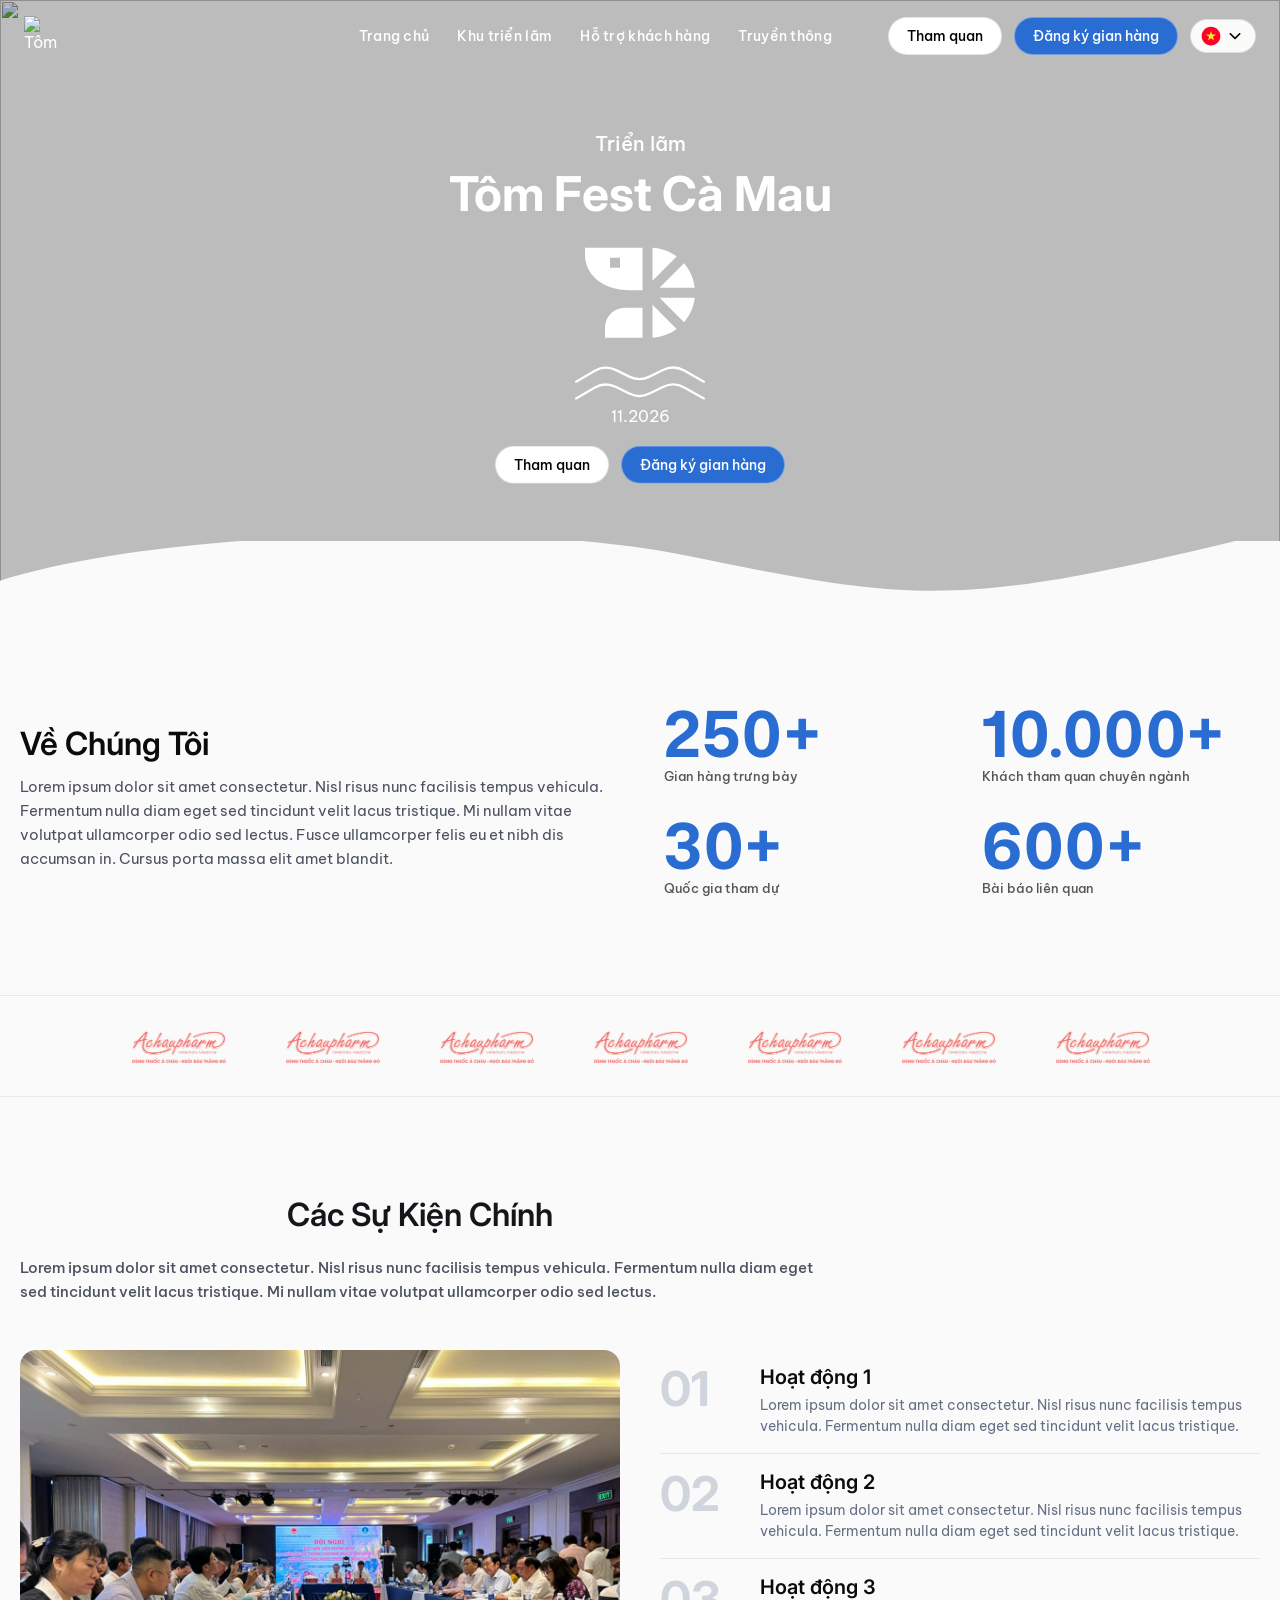
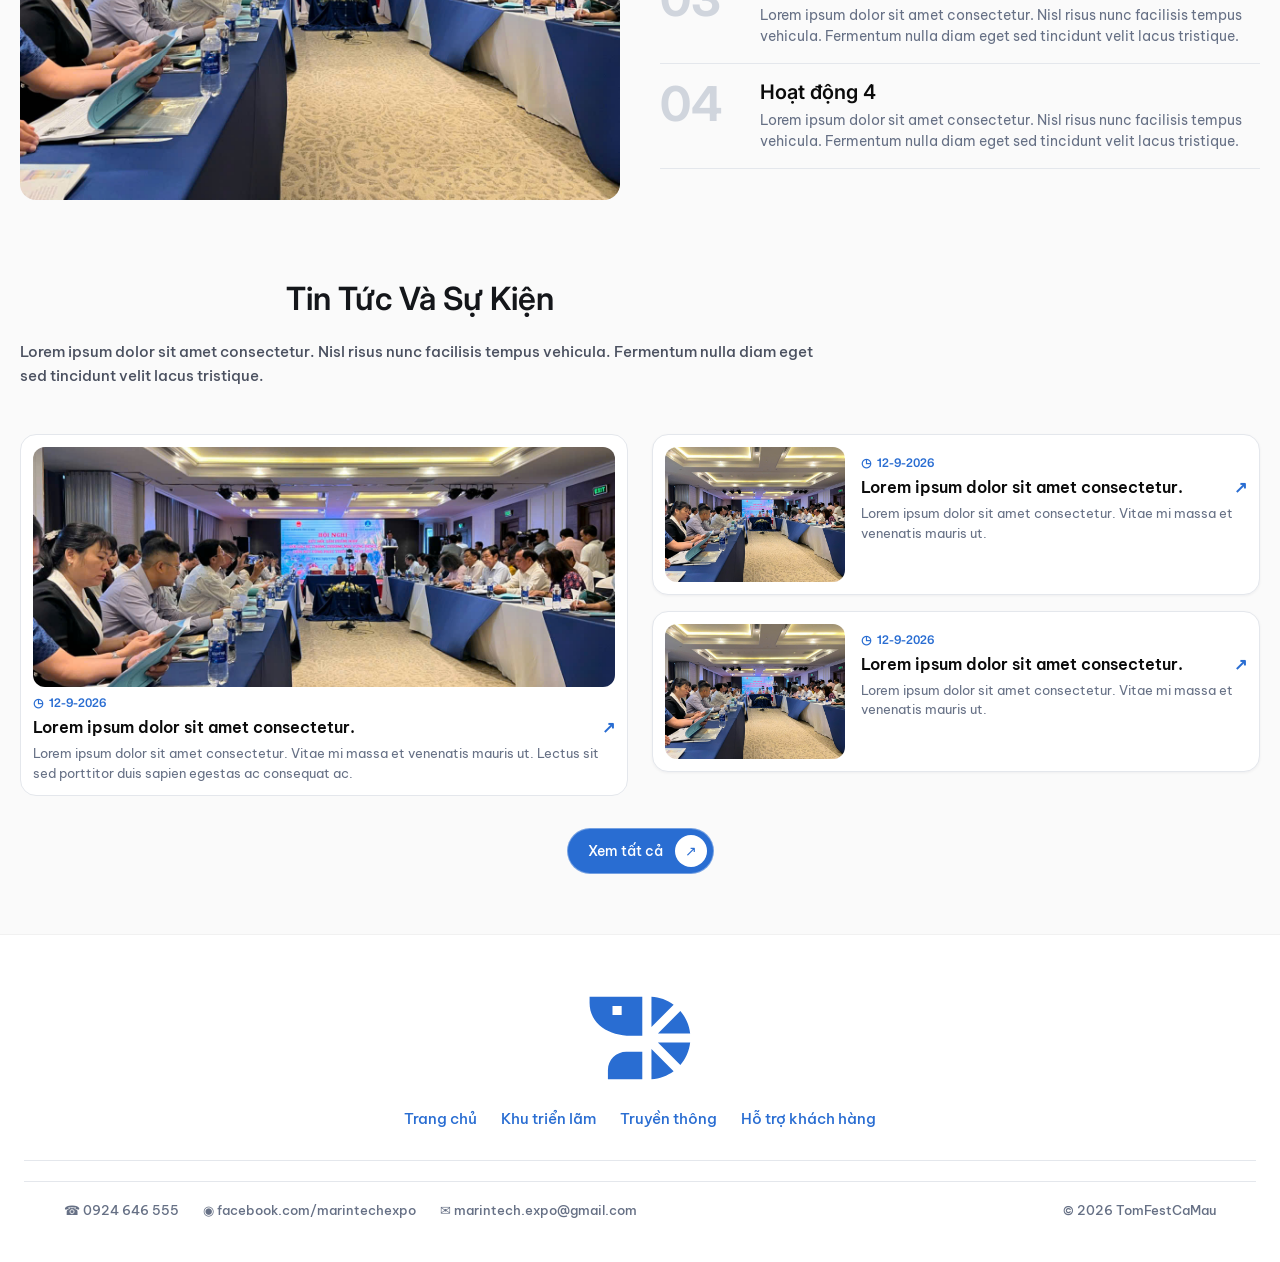
==== commit 1435ccd2: "update icon, logo, style" ====
--- a/index.html
+++ b/index.html
@@ -1,325 +1,250 @@
 <!doctype html>
 <html lang="vi">
-
-<head>
-  <meta charset="utf-8">
-  <meta name="viewport" content="width=device-width,initial-scale=1">
-  <title>Tôm Fest Cà Mau</title>
-  <meta name="description"
-    content="Triển lãm Tôm Fest Cà Mau 11.2026 — nơi hội tụ doanh nghiệp, công nghệ và khách tham quan chuyên ngành thủy sản.">
-  <link rel="preconnect" href="https://fonts.googleapis.com">
-  <link rel="preconnect" href="https://fonts.gstatic.com" crossorigin>
-  <link rel="stylesheet"
-    href="https://fonts.googleapis.com/css2?family=Be+Vietnam+Pro:wght@400;500;600;700&family=Inter:wght@400;600;700&family=Mona+Sans:wght@600;700&display=swap">
-  <link rel="stylesheet" href="css/tokens.css">
-  <link rel="stylesheet" href="css/base.css">
-  <link rel="stylesheet" href="css/index.css">
-</head>
-
-<body>
-<a class="visually-hidden" href="#main">Bỏ qua điều hướng</a>
-
-<header class="site-header" data-header>
-  <a class="site-header__logo" href="index.html">
-    <img src="assets/tomfest/shrimp-header.svg" alt="Tôm Fest Cà Mau" width="48" height="48">
-  </a>
-
-  <div class="site-header__right">
-    <nav class="site-nav" aria-label="Điều hướng chính">
-      <a href="index.html">trang chủ</a>
-      <a href="booth.html">khu triển lãm</a>
-      <a href="visitor.html">Hỗ trợ khách hàng</a>
-      <a href="#news">truyền thông</a>
-    </nav>
-
-    <div class="site-header__actions">
-      <a class="btn btn--light" href="visitor.html">Tham quan</a>
-      <a class="btn btn--primary" href="booth.html">Đăng ký gian hàng</a>
-      <button class="lang-switch" type="button" aria-label="Đổi ngôn ngữ">
-        <img src="assets/tomfest/flag-vn.svg" alt="" width="24" height="24">
-        <img src="assets/tomfest/chevron-down.svg" alt="" width="24" height="24">
-      </button>
-    </div>
-  </div>
-
-  <button class="nav-toggle" type="button" data-nav-toggle aria-controls="mobile-nav" aria-expanded="false"
-    aria-label="Mở menu">
-    <span></span><span></span><span></span>
-  </button>
-</header>
-
-<div class="mobile-nav" id="mobile-nav" hidden>
-  <a href="index.html">trang chủ</a>
-  <a href="booth.html">khu triển lãm</a>
-  <a href="visitor.html">Hỗ trợ khách hàng</a>
-  <a href="#news">truyền thông</a>
-  <div class="mobile-nav__actions">
-    <a class="btn btn--light" href="visitor.html">Tham quan</a>
-    <a class="btn btn--primary" href="booth.html">Đăng ký gian hàng</a>
-  </div>
-</div>
-
-<main id="main">
-
-  <!-- ================= Hero ================= -->
-  <section class="hero">
-    <img class="hero__bg" src="assets/tomfest/hero.jpg" alt="" fetchpriority="high">
-
-    <div class="hero__content">
-      <div>
-        <p class="hero__kicker">Triển lãm</p>
-        <h1 class="hero__title">Tôm Fest Cà Mau</h1>
+  <head>
+    <meta charset="UTF-8" />
+    <meta name="viewport" content="width=device-width,initial-scale=1" />
+    <title>Tôm Fest Cà Mau</title>
+    <link rel="stylesheet" href="styles.css" />
+    <link rel="stylesheet" href="css/common.css" />
+    <link rel="stylesheet" href="css/index.css" />
+  </head>
+
+  <body>
+    <header class="site-header">
+      <a class="logo" href="#top"
+        ><img
+          src="/assets/8ddfd130-f4d3-4063-8fcd-573c4ea7f40a.svg"
+          alt="Tôm Fest"
+      /></a>
+      <nav>
+        <a href="#top">Trang chủ</a>
+        <a href="/booth.html">Khu triển lãm</a>
+        <a href="/visitor.html">Hỗ trợ khách hàng</a>
+        <a href="/#">Truyền thông</a>
+      </nav>
+      <div class="header-actions">
+        <a class="btn btn-light" href="#visit">Tham quan</a>
+        <a class="btn btn-primary" href="#booth">Đăng ký gian hàng</a>
+        <button class="language">
+          <img
+            src="/assets/69847365-716c-4180-bfb9-c81f9cc9042b.svg"
+            alt="VI"
+          />
+          <img src="/assets/91912ddc-1200-492a-8ef4-c28c6780fa49.svg" alt="" />
+        </button>
       </div>
-
-      <img class="hero__mark" src="assets/tomfest/shrimp-hero.svg" alt="" width="193" height="193">
-
-      <div class="hero__date">
-        <img src="assets/tomfest/hero-wave-small.svg" alt="" width="167" height="44">
-        <span>11.2026</span>
+    </header>
+
+    <main id="top">
+      <section class="hero">
+        <img class="hero-bg" src="/assets/beautiful-photo-sea-sky.png" alt="" />
+        <div class="hero-overlay"></div>
+        <div class="hero-content">
+          <div class="eyebrow">Triển lãm</div>
+          <h1>Tôm Fest Cà Mau</h1>
+          <img
+            class="shrimp-large"
+            src="/assets/777d436e-2dfe-4f31-a90a-1f2f64073cc6.svg"
+            alt=""
+          />
+          <div class="date">
+            <img
+              src="/assets/eb607bd6-42f9-47ed-ad1c-e57491c7ccff.svg"
+              alt=""
+            />
+            <span>11.2026</span>
+          </div>
+          <div class="hero-actions">
+            <a class="btn btn-light" href="#visit">Tham quan</a>
+            <a class="btn btn-primary" href="#booth">Đăng ký gian hàng</a>
+          </div>
+        </div>
+        <img
+          class="hero-wave"
+          src="/assets/47657da1-aa57-4e33-a22e-d636ccab46bf.svg"
+          alt=""
+        />
+      </section>
+
+      <section class="about section">
+        <div class="about-copy">
+          <h2>Về chúng tôi</h2>
+          <p>
+            Lorem ipsum dolor sit amet consectetur. Nisl risus nunc facilisis
+            tempus vehicula. Fermentum nulla diam eget sed tincidunt velit lacus
+            tristique. Mi nullam vitae volutpat ullamcorper odio sed lectus.
+            Fusce ullamcorper felis eu et nibh dis accumsan in. Cursus porta
+            massa elit amet blandit.
+          </p>
+        </div>
+        <div class="stats">
+          <div><strong>250+</strong><span>Gian hàng trưng bày</span></div>
+          <div>
+            <strong>10.000+</strong><span>Khách tham quan chuyên ngành</span>
+          </div>
+          <div><strong>30+</strong><span>Quốc gia tham dự</span></div>
+          <div><strong>600+</strong><span>Bài báo liên quan</span></div>
+        </div>
+      </section>
+
+      <section class="brand-strip">
+        <div class="brand-line"></div>
+        <div class="brand-row">
+          <img src="/assets/b8b578c7-1df2-4c77-b9bd-92efced6af86.png" alt="" />
+          <img src="/assets/b8b578c7-1df2-4c77-b9bd-92efced6af86.png" alt="" />
+          <img src="/assets/b8b578c7-1df2-4c77-b9bd-92efced6af86.png" alt="" />
+          <img src="/assets/b8b578c7-1df2-4c77-b9bd-92efced6af86.png" alt="" />
+          <img src="/assets/b8b578c7-1df2-4c77-b9bd-92efced6af86.png" alt="" />
+          <img src="/assets/b8b578c7-1df2-4c77-b9bd-92efced6af86.png" alt="" />
+          <img src="/assets/b8b578c7-1df2-4c77-b9bd-92efced6af86.png" alt="" />
+        </div>
+        <div class="brand-line"></div>
+      </section>
+
+      <section class="events section" id="events">
+        <div class="section-heading">
+          <h2>Các sự kiện chính</h2>
+          <p>
+            Lorem ipsum dolor sit amet consectetur. Nisl risus nunc facilisis
+            tempus vehicula. Fermentum nulla diam eget sed tincidunt velit lacus
+            tristique. Mi nullam vitae volutpat ullamcorper odio sed lectus.
+          </p>
+        </div>
+        <div class="events-grid">
+          <img
+            class="events-photo"
+            src="/assets/5718e5a0-6427-442a-9c7b-e6c7b588a407.jpg"
+            alt=""
+          />
+          <div class="event-list">
+            <article>
+              <span>01</span>
+              <div>
+                <h3>Hoạt động 1</h3>
+                <p>
+                  Lorem ipsum dolor sit amet consectetur. Nisl risus nunc
+                  facilisis tempus vehicula. Fermentum nulla diam eget sed
+                  tincidunt velit lacus tristique.
+                </p>
+              </div>
+            </article>
+            <article>
+              <span>02</span>
+              <div>
+                <h3>Hoạt động 2</h3>
+                <p>
+                  Lorem ipsum dolor sit amet consectetur. Nisl risus nunc
+                  facilisis tempus vehicula. Fermentum nulla diam eget sed
+                  tincidunt velit lacus tristique.
+                </p>
+              </div>
+            </article>
+            <article>
+              <span>03</span>
+              <div>
+                <h3>Hoạt động 3</h3>
+                <p>
+                  Lorem ipsum dolor sit amet consectetur. Nisl risus nunc
+                  facilisis tempus vehicula. Fermentum nulla diam eget sed
+                  tincidunt velit lacus tristique.
+                </p>
+              </div>
+            </article>
+            <article>
+              <span>04</span>
+              <div>
+                <h3>Hoạt động 4</h3>
+                <p>
+                  Lorem ipsum dolor sit amet consectetur. Nisl risus nunc
+                  facilisis tempus vehicula. Fermentum nulla diam eget sed
+                  tincidunt velit lacus tristique.
+                </p>
+              </div>
+            </article>
+          </div>
+        </div>
+      </section>
+
+      <section class="news section" id="news">
+        <div class="section-heading">
+          <h2>Tin tức và sự kiện</h2>
+          <p>
+            Lorem ipsum dolor sit amet consectetur. Nisl risus nunc facilisis
+            tempus vehicula. Fermentum nulla diam eget sed tincidunt velit lacus
+            tristique.
+          </p>
+        </div>
+        <div class="news-grid">
+          <article class="news-feature">
+            <img
+              src="/assets/5718e5a0-6427-442a-9c7b-e6c7b588a407.jpg"
+              alt=""
+            />
+            <div class="news-body">
+              <time>◷ &nbsp;12-9-2026</time>
+              <h3>Lorem ipsum dolor sit amet consectetur. <span>↗</span></h3>
+              <p>
+                Lorem ipsum dolor sit amet consectetur. Vitae mi massa et
+                venenatis mauris ut. Lectus sit sed porttitor duis sapien
+                egestas ac consequat ac.
+              </p>
+            </div>
+          </article>
+          <div class="news-side">
+            <article class="news-card">
+              <img
+                src="/assets/5718e5a0-6427-442a-9c7b-e6c7b588a407.jpg"
+                alt=""
+              />
+              <div class="news-body">
+                <time>◷ &nbsp;12-9-2026</time>
+                <h3>Lorem ipsum dolor sit amet consectetur. <span>↗</span></h3>
+                <p>
+                  Lorem ipsum dolor sit amet consectetur. Vitae mi massa et
+                  venenatis mauris ut.
+                </p>
+              </div>
+            </article>
+            <article class="news-card">
+              <img
+                src="/assets/5718e5a0-6427-442a-9c7b-e6c7b588a407.jpg"
+                alt=""
+              />
+              <div class="news-body">
+                <time>◷ &nbsp;12-9-2026</time>
+                <h3>Lorem ipsum dolor sit amet consectetur. <span>↗</span></h3>
+                <p>
+                  Lorem ipsum dolor sit amet consectetur. Vitae mi massa et
+                  venenatis mauris ut.
+                </p>
+              </div>
+            </article>
+          </div>
+        </div>
+        <a class="more btn btn-primary" href="visitor.html"
+          >Xem tất cả <span>↗</span></a
+        >
+      </section>
+    </main>
+
+    <footer id="visit">
+      <img
+        class="footer-logo"
+        src="/assets/9628a663-184a-47ce-bb43-b3b0fec2f09f.svg"
+        alt="Tôm Fest"
+      />
+      <nav>
+        <a href="#top">Trang chủ</a><a href="/booth.html">Khu triển lãm</a
+        ><a href="/#">Truyền thông</a><a href="#visit">Hỗ trợ khách hàng</a>
+      </nav>
+      <div class="footer-line"></div>
+      <div class="footer-bottom">
+        <div>
+          <span>☎ 0924 646 555</span><span>◉ facebook.com/marintechexpo</span
+          ><span>✉ marintech.expo@gmail.com</span>
+        </div>
+        <small>© 2026 TomFestCaMau</small>
       </div>
-
-      <div class="hero__actions">
-        <a class="btn btn--light" href="visitor.html">Tham quan</a>
-        <a class="btn btn--primary" href="booth.html">Đăng ký gian hàng</a>
-      </div>
-    </div>
-
-    <img class="hero__wave" src="assets/tomfest/hero-wave.svg" alt="" aria-hidden="true">
-  </section>
-
-  <!-- ================= Về chúng tôi ================= -->
-  <section class="about section" id="about">
-    <div class="container about__grid">
-      <div class="about__intro">
-        <h2 class="section-head__title">Về chúng tôi</h2>
-        <p class="section-head__lead">Lorem ipsum dolor sit amet consectetur. Nisl risus nunc facilisis tempus
-          vehicula. Fermentum nulla diam eget sed tincidunt velit lacus tristique. Mi nullam vitae volutpat
-          ullamcorper odio sed lectus. Fusce ullamcorper felis eu et nibh dis accumsan in. Cursus porta massa elit
-          amet blandit.</p>
-      </div>
-
-      <dl class="stats">
-        <div class="stat">
-          <dd class="stat__value">250+</dd>
-          <dt class="stat__label">Gian hàng trưng bày</dt>
-        </div>
-        <div class="stat">
-          <dd class="stat__value">10.000+</dd>
-          <dt class="stat__label">Khách tham quan chuyên ngành</dt>
-        </div>
-        <div class="stat">
-          <dd class="stat__value">30+</dd>
-          <dt class="stat__label">Quốc gia tham dự</dt>
-        </div>
-        <div class="stat">
-          <dd class="stat__value">600+</dd>
-          <dt class="stat__label">Bài báo liên quan</dt>
-        </div>
-      </dl>
-    </div>
-  </section>
-
-  <!-- ================= Nhà tài trợ ================= -->
-  <section class="sponsors" aria-label="Nhà tài trợ">
-    <div class="sponsors__rail">
-      <ul class="sponsors__track">
-        <li><img src="assets/tomfest/sponsor.png" alt="Nhà tài trợ" width="185" height="104" loading="lazy"></li>
-        <li><img src="assets/tomfest/sponsor.png" alt="Nhà tài trợ" width="185" height="104" loading="lazy"></li>
-        <li><img src="assets/tomfest/sponsor.png" alt="Nhà tài trợ" width="185" height="104" loading="lazy"></li>
-        <li><img src="assets/tomfest/sponsor.png" alt="Nhà tài trợ" width="185" height="104" loading="lazy"></li>
-        <li><img src="assets/tomfest/sponsor.png" alt="Nhà tài trợ" width="185" height="104" loading="lazy"></li>
-        <li><img src="assets/tomfest/sponsor.png" alt="Nhà tài trợ" width="185" height="104" loading="lazy"></li>
-        <li><img src="assets/tomfest/sponsor.png" alt="Nhà tài trợ" width="185" height="104" loading="lazy"></li>
-        <li><img src="assets/tomfest/sponsor.png" alt="Nhà tài trợ" width="185" height="104" loading="lazy"></li>
-        <li><img src="assets/tomfest/sponsor.png" alt="Nhà tài trợ" width="185" height="104" loading="lazy"></li>
-        <li><img src="assets/tomfest/sponsor.png" alt="Nhà tài trợ" width="185" height="104" loading="lazy"></li>
-        <li><img src="assets/tomfest/sponsor.png" alt="Nhà tài trợ" width="185" height="104" loading="lazy"></li>
-      </ul>
-      <ul class="sponsors__track" aria-hidden="true">
-        <li><img src="assets/tomfest/sponsor.png" alt="" width="185" height="104" loading="lazy"></li>
-        <li><img src="assets/tomfest/sponsor.png" alt="" width="185" height="104" loading="lazy"></li>
-        <li><img src="assets/tomfest/sponsor.png" alt="" width="185" height="104" loading="lazy"></li>
-        <li><img src="assets/tomfest/sponsor.png" alt="" width="185" height="104" loading="lazy"></li>
-        <li><img src="assets/tomfest/sponsor.png" alt="" width="185" height="104" loading="lazy"></li>
-        <li><img src="assets/tomfest/sponsor.png" alt="" width="185" height="104" loading="lazy"></li>
-        <li><img src="assets/tomfest/sponsor.png" alt="" width="185" height="104" loading="lazy"></li>
-        <li><img src="assets/tomfest/sponsor.png" alt="" width="185" height="104" loading="lazy"></li>
-        <li><img src="assets/tomfest/sponsor.png" alt="" width="185" height="104" loading="lazy"></li>
-        <li><img src="assets/tomfest/sponsor.png" alt="" width="185" height="104" loading="lazy"></li>
-        <li><img src="assets/tomfest/sponsor.png" alt="" width="185" height="104" loading="lazy"></li>
-      </ul>
-    </div>
-  </section>
-
-  <!-- ================= Các sự kiện chính ================= -->
-  <section class="events section" id="events">
-    <div class="container events__inner">
-      <div class="section-head">
-        <h2 class="section-head__title">Các sự kiện chính</h2>
-        <p class="section-head__lead">Lorem ipsum dolor sit amet consectetur. Nisl risus nunc facilisis tempus
-          vehicula. Fermentum nulla diam eget sed tincidunt velit lacus tristique. Mi nullam vitae volutpat
-          ullamcorper odio sed lectus. Fusce ullamcorper felis eu et nibh dis accumsan in. Cursus porta massa elit
-          amet blandit.</p>
-      </div>
-
-      <div class="events__body">
-        <figure class="events__figure">
-          <img class="events__photo" src="assets/tomfest/photo.jpg" alt="Không gian sự kiện Tôm Fest Cà Mau"
-            loading="lazy">
-        </figure>
-
-        <ol class="events__list">
-          <li class="event">
-            <img class="event__num" src="assets/tomfest/num-01.svg" alt="01" width="196" height="119">
-            <div class="event__text">
-              <h3 class="event__title">Hoạt động 1</h3>
-              <p class="event__desc">Lorem ipsum dolor sit amet consectetur. Nisl risus nunc facilisis tempus
-                vehicula. Fermentum nulla diam eget sed tincidunt velit lacus tristique. Mi nullam vitae volutpat
-                ullamcorper odio sed lectus.</p>
-            </div>
-          </li>
-          <li class="event">
-            <img class="event__num" src="assets/tomfest/num-02.svg" alt="02" width="196" height="119">
-            <div class="event__text">
-              <h3 class="event__title">Hoạt động 2</h3>
-              <p class="event__desc">Lorem ipsum dolor sit amet consectetur. Nisl risus nunc facilisis tempus
-                vehicula. Fermentum nulla diam eget sed tincidunt velit lacus tristique. Mi nullam vitae volutpat
-                ullamcorper odio sed lectus.</p>
-            </div>
-          </li>
-          <li class="event">
-            <img class="event__num" src="assets/tomfest/num-03.svg" alt="03" width="196" height="119">
-            <div class="event__text">
-              <h3 class="event__title">Hoạt động 3</h3>
-              <p class="event__desc">Lorem ipsum dolor sit amet consectetur. Nisl risus nunc facilisis tempus
-                vehicula. Fermentum nulla diam eget sed tincidunt velit lacus tristique. Mi nullam vitae volutpat
-                ullamcorper odio sed lectus.</p>
-            </div>
-          </li>
-          <li class="event">
-            <img class="event__num" src="assets/tomfest/num-04.svg" alt="04" width="196" height="119">
-            <div class="event__text">
-              <h3 class="event__title">Hoạt động 4</h3>
-              <p class="event__desc">Lorem ipsum dolor sit amet consectetur. Nisl risus nunc facilisis tempus
-                vehicula. Fermentum nulla diam eget sed tincidunt velit lacus tristique. Mi nullam vitae volutpat
-                ullamcorper odio sed lectus.</p>
-            </div>
-          </li>
-        </ol>
-      </div>
-    </div>
-  </section>
-
-  <!-- ================= Tin tức và sự kiện ================= -->
-  <section class="news section" id="news">
-    <div class="container news__inner">
-      <div class="section-head">
-        <h2 class="section-head__title section-head__title--bold">Tin tức và sự kiện</h2>
-        <p class="section-head__lead">Lorem ipsum dolor sit amet consectetur. Nisl risus nunc facilisis tempus
-          vehicula. Fermentum nulla diam eget sed tincidunt velit lacus tristique.</p>
-      </div>
-
-      <div class="news__grid">
-        <article class="news__feature">
-          <a class="news-card" href="#news">
-            <img class="news-card__photo" src="assets/tomfest/photo.jpg" alt="" loading="lazy">
-            <div class="news-card__body">
-              <p class="news-card__date">
-                <img src="assets/tomfest/icon-time.svg" alt="" width="24" height="24">
-                <time datetime="2026-09-12">12-9-2026</time>
-              </p>
-              <div class="news-card__head">
-                <h3 class="news-card__title">Lorem ipsum dolor sit amet consectetur.</h3>
-                <img class="arrow-icon" src="assets/tomfest/icon-arrow.svg" alt="" width="40" height="40">
-              </div>
-              <p class="news-card__desc">Lorem ipsum dolor sit amet consectetur. Vitae mi massa et venenatis mauris
-                ut. Lectus sit sed porttitor duis sapien egestas ac consequat ac.</p>
-            </div>
-          </a>
-        </article>
-
-        <div class="news__side">
-          <article>
-            <a class="news-card news-card--row" href="#news">
-              <img class="news-card__photo" src="assets/tomfest/photo.jpg" alt="" loading="lazy">
-              <div class="news-card__body">
-                <p class="news-card__date">
-                  <img src="assets/tomfest/icon-time.svg" alt="" width="24" height="24">
-                  <time datetime="2026-09-12">12-9-2026</time>
-                </p>
-                <div class="news-card__head">
-                  <h3 class="news-card__title">Lorem ipsum dolor sit amet consectetur.</h3>
-                  <img class="arrow-icon" src="assets/tomfest/icon-arrow.svg" alt="" width="40" height="40">
-                </div>
-                <p class="news-card__desc">Lorem ipsum dolor sit amet consectetur. Vitae mi massa et venenatis mauris
-                  ut. Lectus sit sed porttitor duis sapien egestas ac consequat ac.</p>
-              </div>
-            </a>
-          </article>
-
-          <article>
-            <a class="news-card news-card--row" href="#news">
-              <img class="news-card__photo" src="assets/tomfest/photo.jpg" alt="" loading="lazy">
-              <div class="news-card__body">
-                <p class="news-card__date">
-                  <img src="assets/tomfest/icon-time.svg" alt="" width="24" height="24">
-                  <time datetime="2026-09-12">12-9-2026</time>
-                </p>
-                <div class="news-card__head">
-                  <h3 class="news-card__title">Lorem ipsum dolor sit amet consectetur.</h3>
-                  <img class="arrow-icon" src="assets/tomfest/icon-arrow.svg" alt="" width="40" height="40">
-                </div>
-                <p class="news-card__desc">Lorem ipsum dolor sit amet consectetur. Vitae mi massa et venenatis mauris
-                  ut. Lectus sit sed porttitor duis sapien egestas ac consequat ac.</p>
-              </div>
-            </a>
-          </article>
-        </div>
-      </div>
-
-      <a class="btn btn--pill-icon" href="#news">
-        Xem tất cả
-        <img src="assets/tomfest/icon-arrow-white.svg" alt="" width="40" height="40">
-      </a>
-    </div>
-  </section>
-
-</main>
-
-<!-- ================= Footer ================= -->
-<footer class="site-footer">
-  <img class="site-footer__wave" src="assets/tomfest/footer-wave.svg" alt="" aria-hidden="true">
-
-  <div class="container site-footer__inner">
-    <div class="site-footer__brand">
-      <img class="site-footer__logo" src="assets/tomfest/shrimp-footer.svg" alt="Tôm Fest Cà Mau" width="177"
-        height="177">
-      <nav class="footer-nav" aria-label="Điều hướng chân trang">
-        <a href="index.html">Trang chủ</a>
-        <a href="booth.html">Khu triển lãm</a>
-        <a href="#news">Truyền thông</a>
-        <a href="visitor.html">Hỗ trợ khách hàng</a>
-      </nav>
-    </div>
-
-    <div class="site-footer__bottom">
-      <hr class="hairline">
-      <div class="footer-meta">
-        <ul class="footer-contact">
-          <li><img src="assets/tomfest/icon-phone.svg" alt="Điện thoại" width="24" height="24"><a
-            href="tel:+84924646555">0924 646 555</a></li>
-          <li><img src="assets/tomfest/icon-facebook.svg" alt="Facebook" width="24" height="24"><a
-            href="https://facebook.com/marintechexpo" rel="noopener">facebook.com/marintechexpo</a></li>
-          <li><img src="assets/tomfest/icon-email.svg" alt="Email" width="24" height="24"><a
-            href="mailto:marintech.expo@gmail.com">marintech.expo@gmail.com</a></li>
-        </ul>
-        <p class="footer-copy">© 2026 TomFestCaMau</p>
-      </div>
-    </div>
-  </div>
-</footer>
-
-<script src="assets/js/site.js" defer></script>
-</body>
-
+    </footer>
+  </body>
 </html>
--- a/css/common.css
+++ b/css/common.css
@@ -0,0 +1,667 @@
+/* =========================================================
+   COMMON.CSS (Merged)
+   Dùng chung cho toàn bộ site (header, footer, token, button, form...)
+   ========================================================= */
+
+/* --- Font Local Definition --- */
+@font-face {
+  font-family: InterLocal;
+  src: local("Inter");
+}
+
+:root {
+  /* Colors */
+  --color-primary: #296dd2;
+  --color-primary-dark: #1f57ac;
+  --color-text: #14161a;
+  --color-text-muted: #8a93a3;
+  --color-border: #e4e7ec;
+  --color-bg: #fafafa;
+  --color-white: #ffffff;
+  --color-field-bg: #f6f6f6;
+
+  /* Legacy / Alias Variables */
+  --blue: var(--color-primary);
+  --blue-dark: var(--color-primary-dark);
+  --border: var(--color-border);
+  --field: var(--color-field-bg);
+
+  /* Typography */
+  --font-family: InterLocal, 'Inter', -apple-system, BlinkMacSystemFont, 'Segoe UI', Roboto, Helvetica, Arial, sans-serif;
+
+  /* Border Radius */
+  --radius-sm: 8px;
+  --radius-md: 12px;
+  --radius-lg: 20px;
+  --radius-pill: 999px;
+
+  /* Layout */
+  --header-height: 68px;
+  --page-max: 1660px;
+}
+
+/* --- Base & Reset Rules --- */
+*,
+*::before,
+*::after {
+  box-sizing: border-box;
+}
+
+html,
+body {
+  margin: 0;
+  padding: 0;
+  max-width: 100%;
+  overflow-x: hidden;
+}
+
+body {
+  font-family: var(--font-family);
+  color: var(--color-text);
+  background: var(--color-bg);
+  -webkit-font-smoothing: antialiased;
+  text-rendering: optimizeLegibility;
+}
+
+img, svg, video {
+  max-width: 100%;
+  height: auto;
+}
+
+img {
+  display: block;
+}
+
+a {
+  color: inherit;
+  text-decoration: none;
+}
+
+button,
+input,
+select {
+  font-family: inherit;
+}
+
+button {
+  cursor: pointer;
+}
+
+ul {
+  margin: 0;
+  padding: 0;
+  list-style: none;
+}
+
+h1,
+h2,
+h3,
+p {
+  margin: 0;
+}
+
+.language {
+  border: 1px solid rgba(0, 0, 0, 0.12);
+  border-radius: 37px;
+  background: #fbfcfa;
+  padding: 6px 10px;
+  display: flex;
+  gap: 4px;
+  align-items: center;
+  cursor: pointer;
+}
+
+.language img {
+  width: 20px;
+  height: 20px;
+}
+
+
+.visually-hidden {
+  position: absolute;
+  width: 1px;
+  height: 1px;
+  padding: 0;
+  margin: -1px;
+  overflow: hidden;
+  clip: rect(0, 0, 0, 0);
+  white-space: nowrap;
+  border: 0;
+}
+
+/* --- Layout Utilities (Gộp từ File 2) --- */
+.container {
+  width: 100%;
+  max-width: 1440px; /* Hoặc 1200px / 1280px tùy theo khoảng Margin của bản Figma */
+  margin-left: auto;
+  margin-right: auto;
+  padding-left: 20px;
+  padding-right: 20px;
+}
+
+/* =========================================================
+   HEADER  (Khớp cấu trúc booth.html: .site-header > logo, .site-nav, .site-actions)
+   ========================================================= */
+.site-header {
+  background: var(--color-primary);
+  min-height: var(--header-height);
+  position: sticky;
+  top: 0;
+  z-index: 100;
+  display: flex;
+  align-items: center;
+  gap: var(--space-8, 32px);
+  padding: 0 40px;
+  color: var(--color-white);
+}
+
+.site-logo {
+  width: 34px;
+  height: 34px;
+  display: block;
+  object-fit: contain;
+}
+
+/* Checkbox-only Mobile Menu Toggle */
+.nav-toggle {
+  display: none;
+}
+
+.nav-toggle-label {
+  display: none;
+  width: 38px;
+  height: 38px;
+  align-items: center;
+  justify-content: center;
+  margin-left: auto;
+  flex-shrink: 0;
+  cursor: pointer;
+}
+
+.nav-toggle-label span,
+.nav-toggle-label span::before,
+.nav-toggle-label span::after {
+  content: "";
+  display: block;
+  width: 22px;
+  height: 2px;
+  background: var(--color-white);
+  border-radius: 2px;
+  position: relative;
+  transition: transform .2s ease, opacity .2s ease;
+}
+
+.nav-toggle-label span::before {
+  position: absolute;
+  top: -7px;
+}
+
+.nav-toggle-label span::after {
+  position: absolute;
+  top: 7px;
+}
+
+.site-nav {
+  margin-left: auto;
+  display: flex;
+  align-items: center;
+  gap: 28px;
+}
+
+.site-nav a {
+  color: var(--color-white);
+  font-size: 14px;
+  font-weight: 600;
+  opacity: .92;
+  white-space: nowrap;
+}
+
+.site-nav a:hover {
+  opacity: 1;
+}
+
+.site-actions {
+  display: flex;
+  align-items: center;
+  gap: 12px;
+  margin-left: auto;
+  flex-shrink: 0;
+}
+
+.nav-pill {
+  display: inline-flex;
+  align-items: center;
+  justify-content: center;
+  height: 38px;
+  padding: 0 20px;
+  border-radius: var(--radius-pill);
+  font-size: 13px;
+  font-weight: 600;
+  border: 1.5px solid rgba(255, 255, 255, .6);
+  color: var(--color-white);
+  white-space: nowrap;
+  transition: background-color .15s ease;
+}
+
+.nav-pill:hover {
+  background: rgba(255, 255, 255, .1);
+}
+
+.nav-pill.filled {
+  background: var(--color-white);
+  color: var(--color-primary);
+  border-color: var(--color-white);
+}
+
+.nav-pill.filled:hover {
+  background: #eef2ff;
+}
+
+.lang-pill {
+  width: 38px;
+  height: 38px;
+  border-radius: 50%;
+  border: none;
+  background: rgba(255, 255, 255, .14);
+  color: var(--color-white);
+  font-size: 16px;
+  display: inline-flex;
+  align-items: center;
+  justify-content: center;
+}
+
+@media (max-width: 1024px) {
+  .site-header {
+    padding: 0 20px;
+  }
+
+  .nav-toggle-label {
+    display: flex;
+  }
+
+  .site-nav {
+    position: absolute;
+    top: var(--header-height);
+    left: 0;
+    right: 0;
+    background: var(--color-primary);
+    flex-direction: column;
+    align-items: stretch;
+    gap: 0;
+    padding: 0 20px;
+    max-height: 0;
+    overflow: hidden;
+    transition: max-height .28s ease, padding .28s ease;
+  }
+
+  .site-nav a {
+    padding: 14px 0;
+    border-bottom: 1px solid rgba(255, 255, 255, .14);
+  }
+
+  .site-actions {
+    position: absolute;
+    top: var(--header-height);
+    left: 0;
+    right: 0;
+    background: var(--color-primary);
+    flex-direction: column;
+    align-items: stretch;
+    gap: 12px;
+    padding: 0 20px;
+    max-height: 0;
+    overflow: hidden;
+    transition: max-height .28s ease, padding .28s ease;
+    margin-left: 0;
+  }
+
+  .site-actions .nav-pill,
+  .site-actions .lang-pill {
+    width: 100%;
+  }
+
+  .site-actions .lang-pill {
+    border-radius: var(--radius-pill);
+  }
+
+  .nav-toggle:checked~.site-nav {
+    max-height: 400px;
+    padding: 8px 20px 16px;
+  }
+
+  .nav-toggle:checked~.site-actions {
+    max-height: 300px;
+    padding: calc(8px + 220px) 20px 20px;
+  }
+
+  .nav-toggle:checked~.nav-toggle-label span {
+    background: transparent;
+  }
+
+  .nav-toggle:checked~.nav-toggle-label span::before {
+    top: 0;
+    transform: rotate(45deg);
+  }
+
+  .nav-toggle:checked~.nav-toggle-label span::after {
+    top: 0;
+    transform: rotate(-45deg);
+  }
+
+  .container {
+    width: calc(100% - 32px);
+  }
+}
+
+/* =========================================================
+   FOOTER  (Khớp cấu trúc booth.html: .site-footer > .footer-brand, .footer-bottom)
+   ========================================================= */
+.site-footer {
+  background: var(--color-white);
+  border-top: 1px solid var(--color-border);
+  margin-top: 56px;
+}
+
+.footer-brand {
+  display: flex;
+  flex-direction: column;
+  align-items: center;
+  gap: 20px;
+  padding: 40px 24px 24px;
+}
+
+.footer-logo {
+  width: 145px;
+  height: 145px;
+  object-fit: contain;
+  display: block;
+  margin: 0 auto;
+}
+
+.footer-nav {
+  display: flex;
+  justify-content: center;
+  gap: 28px;
+  flex-wrap: wrap;
+}
+
+.footer-nav a {
+  color: var(--color-primary);
+  font-size: 14px;
+  font-weight: 500;
+}
+
+.footer-nav a:hover {
+  text-decoration: underline;
+}
+
+.footer-bottom {
+  border-top: 1px solid var(--color-border);
+  padding: 20px 40px;
+  display: flex;
+  align-items: center;
+  justify-content: space-between;
+  flex-wrap: wrap;
+  gap: 12px;
+  font-size: 13px;
+  color: var(--color-text-muted);
+}
+
+.footer-contact {
+  display: flex;
+  gap: 24px;
+  flex-wrap: wrap;
+}
+
+.footer-contact span {
+  display: inline-flex;
+  align-items: center;
+  gap: 8px;
+  white-space: nowrap;
+}
+
+@media (max-width: 768px) {
+  .footer-bottom {
+    flex-direction: column;
+    align-items: flex-start;
+    gap: 16px;
+  }
+
+  .footer-contact {
+    justify-content: center;
+  }
+}
+
+/* =========================================================
+   UI COMPONENTS & FORMS (Gộp từ File 1 & 2)
+   ========================================================= */
+/* Cards */
+.card {
+  background: var(--color-white);
+  border: 1px solid var(--color-border);
+  border-radius: var(--radius-md);
+}
+
+/* Forms (Gộp từ File 2) */
+.field {
+  width: 100%;
+  height: 44px;
+  border: 1px solid #dedede;
+  border-radius: var(--radius-sm);
+  background: var(--color-field-bg);
+  padding: 0 12px;
+  outline: none;
+}
+
+.field:focus {
+  border-color: var(--color-primary);
+  background: var(--color-white);
+}
+
+label {
+  font-size: 13px;
+}
+
+.required:after {
+  content: " *";
+  color: #e33;
+}
+
+.primary {
+  border: 0;
+  background: var(--color-primary);
+  color: var(--color-white);
+  border-radius: var(--radius-pill);
+  height: 44px;
+  padding: 0 24px;
+  cursor: pointer;
+}
+
+/* Badges & Buttons (Gộp từ File 1) */
+.badge {
+  display: inline-flex;
+  align-items: center;
+  height: 24px;
+  padding: 0 12px;
+  border-radius: var(--radius-pill);
+  background: var(--color-primary);
+  color: var(--color-white);
+  font-size: 12px;
+  font-weight: 600;
+}
+
+.arrow-btn {
+  display: inline-flex;
+  align-items: center;
+  justify-content: center;
+  width: 40px;
+  height: 40px;
+  border-radius: 50%;
+  background: var(--color-primary);
+  color: var(--color-white);
+  border: none;
+  flex-shrink: 0;
+  transition: background-color .15s ease, transform .15s ease;
+}
+
+.arrow-btn:hover {
+  background: var(--color-primary-dark);
+  transform: translate(1px, -1px);
+}
+
+.arrow-btn svg {
+  width: 16px;
+  height: 16px;
+}
+
+.arrow-btn--sm {
+  width: 32px;
+  height: 32px;
+}
+
+.arrow-btn--sm svg {
+  width: 13px;
+  height: 13px;
+}
+
+.load-more {
+  display: flex;
+  justify-content: center;
+  margin-top: 28px;
+}
+
+.btn-loadmore {
+  display: inline-flex;
+  align-items: center;
+  gap: 6px;
+  height: 38px;
+  padding: 0 18px;
+  border-radius: var(--radius-pill);
+  background: #eef0f3;
+  color: var(--color-text);
+  border: none;
+  font-size: 13px;
+  font-weight: 500;
+  transition: background-color .15s ease;
+}
+
+.btn-loadmore:hover {
+  background: #e2e5ea;
+}
+
+.media-section {
+  margin-bottom: 48px;
+}
+
+.section-heading {
+  display: flex;
+  align-items: center;
+  gap: 20px;
+  font-size: 22px;
+  font-weight: 500;
+  color: var(--color-text);
+  margin: 0 0 20px;
+}
+
+.section-heading::after {
+  content: "";
+  flex: 1;
+  height: 1px;
+  background: var(--color-border);
+}
+
+/* =========================================================
+   NEWS CARD (File 1)
+   ========================================================= */
+.news-grid {
+  display: grid;
+  grid-template-columns: repeat(2, minmax(0, 1fr));
+  gap: 24px;
+}
+
+.news-card {
+  display: flex;
+  gap: 20px;
+  background: var(--color-white);
+  border: 1px solid var(--color-border);
+  border-radius: var(--radius-lg);
+  padding: 16px;
+  box-shadow: 0 1px 3px rgba(16, 24, 40, .05);
+}
+
+.news-card__image {
+  width: 160px;
+  flex-shrink: 0;
+  border-radius: var(--radius-md);
+  overflow: hidden;
+  display: block;
+}
+
+.news-card__image img {
+  width: 100%;
+  height: 100%;
+  aspect-ratio: 1/1;
+  object-fit: cover;
+  background: #e9ebee;
+}
+
+.news-card__body {
+  flex: 1;
+  min-width: 0;
+}
+
+.news-card__meta {
+  display: flex;
+  align-items: center;
+  gap: 6px;
+  font-size: 12px;
+  color: var(--color-text-muted);
+  margin-bottom: 8px;
+}
+
+.news-card__meta svg {
+  width: 14px;
+  height: 14px;
+}
+
+.news-card__row {
+  display: flex;
+  align-items: flex-start;
+  justify-content: space-between;
+  gap: 12px;
+  margin-bottom: 8px;
+}
+
+.news-card__row h3 {
+  font-size: 17px;
+  font-weight: 700;
+  line-height: 1.3;
+}
+
+.news-card__row h3 a {
+  color: inherit;
+}
+
+.news-card__body>p {
+  font-size: 13px;
+  line-height: 1.6;
+  color: #4b5160;
+}
+
+@media (max-width: 768px) {
+  .news-grid {
+    grid-template-columns: 1fr;
+  }
+
+  .news-card {
+    flex-direction: column;
+  }
+
+  .news-card__image {
+    width: 100%;
+  }
+
+  .news-card__image img {
+    aspect-ratio: 16/9;
+  }
+}
--- a/css/index.css
+++ b/css/index.css
@@ -1,413 +1,494 @@
-/* ==========================================================================
-   Tôm Fest Cà Mau — Trang chủ (index.html)
-   Yêu cầu: css/tokens.css → css/base.css → file này.
-   ========================================================================== */
-
-/* ==========================================================================
-   Hero
-   ========================================================================== */
+@import url("https://fonts.googleapis.com/css2?family=Be+Vietnam+Pro:wght@400;500;600&family=Inter:wght@400;600;700&family=Mona+Sans:wght@600;700&display=swap");
+
+:root {
+  --blue: #296dd2;
+  --bg: #fafafa;
+  --text: #0b0b0b;
+}
+
+* {
+  box-sizing: border-box;
+}
+
+html {
+  scroll-behavior: smooth;
+}
+
+body {
+  margin: 0;
+  background: var(--bg);
+  color: var(--text);
+  font-family: "Be Vietnam Pro", sans-serif;
+}
+
+a {
+  text-decoration: none;
+  color: inherit;
+}
+
+/* --- HEADER --- */
+.site-header {
+  background: transparent;
+  position: absolute;
+  z-index: 10;
+  top: 0;
+  left: 50%;
+  transform: translateX(-50%);
+  width: 100%;
+  max-width: 1440px; /* Thu nhỏ header vừa khung container chuẩn */
+  padding: 16px 24px;
+  display: flex;
+  align-items: center;
+  justify-content: space-between;
+  color: #fff;
+}
+
+.logo {
+  width: 40px;
+  height: 40px;
+}
+
+.logo img {
+  width: 100%;
+  height: 100%;
+}
+
+.site-header nav {
+  display: flex;
+  align-items: center;
+  gap: 28px;
+  margin-left: auto; /* Đẩy menu sang phải bám sát nút action */
+  margin-right: 24px;
+}
+
+.site-header nav a {
+  font-size: 14px;
+  font-weight: 500;
+  letter-spacing: 0.3px;
+}
+
+.header-actions {
+  display: flex;
+  align-items: center;
+  gap: 12px;
+}
+
+.btn {
+  display: inline-flex;
+  align-items: center;
+  justify-content: center;
+  border-radius: 999px;
+  min-height: 38px;
+  padding: 8px 18px;
+  font-size: 14px;
+  font-weight: 500;
+  white-space: nowrap;
+}
+
+.btn-light {
+  background: #fff;
+  color: #000;
+  border: 1px solid rgba(0, 0, 0, 0.1);
+  width: auto;
+}
+
+.btn-primary {
+  background: var(--blue);
+  color: #fff;
+  border: 1px solid rgba(255, 255, 255, 0.35);
+}
+
+/* --- HERO SECTION --- */
 .hero {
+  height: 640px; /* Thu nhỏ từ 1080px xuống 640px cho vừa màn hình */
   position: relative;
-  isolation: isolate;
-  display: flex;
-  align-items: center;
-  justify-content: center;
-  min-height: min(100svh, 1080px);
-  padding: calc(var(--header-h) + var(--space-xl)) var(--gutter)
-           calc(var(--wave-h) + var(--space-xl));
   overflow: hidden;
-  text-align: center;
-  color: var(--c-on-dark);
-}
-
-.hero__bg {
+  color: #fff;
+}
+
+.hero-bg,
+.hero-overlay {
   position: absolute;
   inset: 0;
-  z-index: -2;
   width: 100%;
   height: 100%;
   object-fit: cover;
 }
 
-.hero::before {
-  content: "";
+.hero-overlay {
+  background: rgba(0, 0, 0, 0.25);
+}
+
+.hero-content {
   position: absolute;
-  inset: 0;
-  z-index: -1;
-  background: var(--c-hero-overlay);
-}
-
-.hero__content {
-  display: flex;
-  flex-direction: column;
-  align-items: center;
-  gap: 15px;
-}
-
-.hero__kicker {
-  font-weight: var(--fw-medium);
-  font-size: var(--fs-hero-kicker);
-  line-height: var(--lh-normal);
-}
-
-.hero__title {
-  font-family: var(--font-display);
-  font-weight: var(--fw-bold);
-  font-size: var(--fs-hero);
-  line-height: var(--lh-normal);
-}
-
-.hero__mark {
-  width: clamp(112px, 10vw, 193px);
+  left: 50%;
+  top: 48%;
+  transform: translate(-50%, -50%);
+  display: flex;
+  flex-direction: column;
+  align-items: center;
+  gap: 12px;
+  text-align: center;
+  width: 100%;
+  max-width: 900px;
+  padding: 0 20px;
+}
+
+.eyebrow {
+  font-size: 20px;
+  font-weight: 500;
+}
+
+.hero h1 {
+  font: 700 48px/1.1 "Inter", sans-serif; /* Thu nhỏ font từ 72px xuống 48px */
+  margin: 0;
+  white-space: nowrap;
+}
+
+.shrimp-large {
+  width: 120px; /* Thu nhỏ icon tôm */
+  height: 120px;
+}
+
+.date {
+  display: flex;
+  flex-direction: column;
+  align-items: center;
+  gap: 6px;
+}
+
+.date img {
+  width: 130px;
   height: auto;
 }
 
-.hero__date {
-  display: flex;
-  flex-direction: column;
-  align-items: center;
-  gap: var(--space-xs);
-  width: clamp(120px, 8.7vw, 167px);
-}
-
-.hero__date img { width: 100%; height: auto; }
-
-.hero__date span {
-  font-weight: var(--fw-medium);
-  font-size: clamp(1rem, 0.935rem + 0.26vw, 1.25rem);
-}
-
-.hero__actions {
-  display: flex;
-  flex-wrap: wrap;
+.date span {
+  font-size: 16px;
+}
+
+.hero-actions {
+  display: flex;
+  gap: 12px;
+  margin-top: 8px;
+}
+
+.hero-wave {
+  position: absolute;
+  left: 50%;
+  bottom: -1px;
+  transform: translateX(-50%);
+  width: 100%;
+  height: 100px;
+  object-fit: cover;
+}
+
+/* --- SECTIONS COMMON --- */
+.section {
+  width: 100%;
+  max-width: 1280px; /* Thu nhỏ từ 1824px xuống 1280px chuẩn với các trang khác */
+  margin: 0 auto;
+  padding-left: 20px;
+  padding-right: 20px;
+}
+
+/* --- ABOUT SECTION --- */
+.about {
+  padding-top: 60px;
+  padding-bottom: 40px;
+  display: grid;
+  grid-template-columns: 1fr 1fr; /* Sử dụng tỉ lệ 1:1 linh hoạt */
+  gap: 48px;
+  min-height: auto;
+  align-items: center;
+}
+
+.about-copy h2,
+.section-heading h2 {
+  font: 600 32px/1.2 "Inter", sans-serif; /* Giảm font tiêu đề từ 48px xuống 32px */
+  text-transform: capitalize;
+  margin: 0 0 12px;
+}
+
+.about-copy p,
+.section-heading p {
+  font-size: 15px; /* Giảm font từ 24px xuống 15px cho vừa mắt */
+  line-height: 1.6;
+  color: #4b5160;
+  margin: 0;
+}
+
+.stats {
+  display: grid;
+  grid-template-columns: repeat(2, 1fr);
+  gap: 28px 40px;
+}
+
+.stats strong {
+  display: block;
+  font: 700 64px/1 "Mona Sans", sans-serif; /* Giảm font số liệu từ 120px xuống 64px */
+  color: var(--blue);
+  letter-spacing: 0.5px;
+}
+
+.stats span {
+  display: block;
+  font-size: 13px;
+  font-weight: 500;
+  color: #555;
+  margin-top: 4px;
+}
+
+/* --- BRAND STRIP --- */
+.brand-strip {
+  height: 180px; /* Thu nhỏ chiều cao strip */
+  display: flex;
+  flex-direction: column;
   justify-content: center;
-  gap: var(--space-md);
-  margin-top: var(--space-2xs);
-}
-
-/* Dải sóng màu nền trang, khoá dưới đáy hero */
-.hero__wave {
-  position: absolute;
-  inset: auto 0 -1px;
-  z-index: 1;
-  width: 100%;
-  min-width: 1200px;
-  left: 50%;
-  transform: translateX(-50%);
-  height: auto;
-  pointer-events: none;
-}
-
-/* ==========================================================================
-   Về chúng tôi
-   ========================================================================== */
-.about__grid {
-  display: flex;
-  flex-direction: column;
-  gap: var(--space-xl);
-}
-
-.about__intro {
-  display: flex;
-  flex-direction: column;
-  gap: var(--space-md);
-  max-width: 816px;
-}
-
-.stats {
-  display: grid;
-  grid-template-columns: max-content;
-  gap: var(--space-lg) var(--space-xl);
-}
-
-/* 2 cột dạng max-content như design: cột trái hẹp, cột phải rộng theo số */
-@media (min-width: 460px) {
-  .stats { grid-template-columns: repeat(2, max-content); }
-}
-
-.stat__value {
-  font-family: var(--font-num);
-  font-weight: var(--fw-bold);
-  font-size: var(--fs-stat);
-  line-height: var(--lh-tight);
-  letter-spacing: var(--ls-stat);
-  color: var(--c-text);
-  white-space: nowrap;
-  font-variation-settings: "wdth" 100;
-}
-
-.stat__label {
-  margin-top: var(--space-3xs);
-  font-weight: var(--fw-medium);
-  font-size: var(--fs-sm);
-  line-height: var(--lh-tight);
-  letter-spacing: var(--ls-stat);
-  color: var(--c-ink-strong);
-}
-
-@media (min-width: 1024px) {
-  .about__grid {
-    flex-direction: row;
-    align-items: flex-start;
-    justify-content: space-between;
-    gap: var(--space-5xl);
-  }
-
-  .about__intro { flex: 1 1 0; max-width: 816px; }
-  .stats { flex: 0 0 auto; gap: 40px var(--space-5xl); }
-}
-
-/* ==========================================================================
-   Nhà tài trợ
-   ========================================================================== */
-.sponsors {
+  gap: 20px;
+  overflow: hidden;
+  margin: 20px 0;
+}
+
+.brand-line {
+  height: 1px;
+  background: #e4e7ec;
+  width: 100%;
+}
+
+.brand-row {
+  display: flex;
+  gap: 24px;
+  justify-content: center;
+  overflow: hidden;
+}
+
+.brand-row img {
+  width: 130px;
+  height: 60px;
+  object-fit: contain;
+  flex: none;
+  opacity: 0.75;
+}
+
+/* --- EVENTS SECTION --- */
+.events {
+  padding-top: 40px;
+  padding-bottom: 40px;
+}
+
+.section-heading {
+  display: flex;
+  flex-direction: column;
+  gap: 10px;
+  margin-bottom: 36px;
+  max-width: 800px;
+}
+
+.events-grid {
+  display: grid;
+  grid-template-columns: 1fr 1fr; /* Chia 2 cột đều nhau */
+  gap: 40px;
+  align-items: center;
+}
+
+.events-photo {
+  width: 100%;
+  height: 100%;
+  max-height: 480px;
+  object-fit: cover;
+  border-radius: 16px;
+}
+
+.event-list {
+  display: flex;
+  flex-direction: column;
+  gap: 0;
+}
+
+.event-list article {
+  display: grid;
+  grid-template-columns: 80px 1fr;
+  gap: 20px;
+  padding: 0 0 16px;
+  margin-bottom: 16px;
+  border-bottom: 1px solid #e4e7ec;
+}
+
+.event-list article > span {
+  font: 700 48px/1 "Inter"; /* Giảm font số thứ tự từ 80px xuống 48px */
+  color: #d0d5dd;
+}
+
+.event-list h3 {
+  font: 600 20px/1.2 "Inter";
+  margin: 0 0 6px;
+}
+
+.event-list p {
+  font-size: 14px;
+  line-height: 1.5;
+  color: #667085;
+  margin: 0;
+}
+
+/* --- NEWS SECTION --- */
+.news {
+  padding-top: 40px;
+  padding-bottom: 60px;
+}
+
+.news-grid {
+  display: grid;
+  grid-template-columns: 1fr 1fr; /* Tỉ lệ 2 cột cân đối */
+  gap: 24px;
+}
+
+.news-feature,
+.news-card {
+  background: #fff;
+  border-radius: 16px;
+  padding: 12px;
+  border: 1px solid #e4e7ec;
+}
+
+.news-feature > img {
+  width: 100%;
+  height: 240px;
+  object-fit: cover;
+  border-radius: 12px;
+}
+
+.news-side {
+  display: flex;
+  flex-direction: column;
+  gap: 16px;
+}
+
+.news-card {
+  display: grid;
+  grid-template-columns: 180px 1fr;
+  gap: 16px;
+  min-height: auto;
+}
+
+.news-card > img {
+  width: 180px;
+  height: 100%;
+  min-height: 120px;
+  object-fit: cover;
+  border-radius: 12px;
+}
+
+.news-body {
+  padding: 4px 0 0;
+}
+
+.news-body time {
+  color: var(--blue);
+  font: 600 12px "Mona Sans";
+}
+
+.news-body h3 {
+  font: 600 16px/1.3 "Be Vietnam Pro";
+  margin: 6px 0 6px;
+}
+
+.news-body h3 span {
+  float: right;
+  color: var(--blue);
+}
+
+.news-body p {
+  font-size: 13px;
+  line-height: 1.5;
+  color: #667085;
+  margin: 0;
+}
+
+.more {
+  display: flex;
+  align-items: center;
+  width: fit-content;
+  margin: 32px auto 0;
+  padding: 6px 6px 6px 20px;
+  gap: 12px;
+  font-size: 14px;
+}
+
+.more span {
+  background: #fff;
+  color: var(--blue);
+  border-radius: 50%;
+  width: 32px;
+  height: 32px;
+  display: grid;
+  place-items: center;
+}
+
+/* --- FOOTER --- */
+footer {
   position: relative;
-  border-block: 1px solid var(--c-hairline);
-  padding-block: 28px;
-  overflow: hidden;
-}
-
-.sponsors__rail { display: flex; }
-
-.sponsors__track {
-  display: flex;
-  align-items: center;
-  flex: none;
-  gap: 28px;
-  padding-right: 28px;
-  animation: sponsors-scroll 45s linear infinite;
-}
-
-.sponsors__track img {
-  width: 185px;
-  height: 104px;
-  padding-inline: var(--space-md);
-  object-fit: contain;
-}
-
-/* Mờ dần 2 mép như design */
-.sponsors::before,
-.sponsors::after {
-  content: "";
-  position: absolute;
-  inset-block: 0;
-  width: clamp(48px, 12vw, 260px);
-  z-index: 2;
-  pointer-events: none;
-}
-
-.sponsors::before { left: 0; background: linear-gradient(90deg, var(--c-bg), transparent); }
-.sponsors::after { right: 0; background: linear-gradient(270deg, var(--c-bg), transparent); }
-
-@keyframes sponsors-scroll {
-  from { transform: translateX(0); }
-  to { transform: translateX(-100%); }
-}
-
-@media (prefers-reduced-motion: reduce) {
-  .sponsors__track { animation: none; }
-  .sponsors__rail { overflow-x: auto; }
-}
-
-/* ==========================================================================
-   Các sự kiện chính
-   ========================================================================== */
-.events__inner {
-  display: flex;
-  flex-direction: column;
-  gap: var(--space-xl);
-}
-
-.events__body {
-  display: flex;
-  flex-direction: column;
-  gap: var(--space-xl);
-}
-
-.events__photo {
-  width: 100%;
-  aspect-ratio: 787 / 700;
-  border-radius: var(--radius-md);
-  object-fit: cover;
-  background: var(--c-placeholder);
-}
-
-.events__list {
-  display: flex;
-  flex-direction: column;
-  gap: var(--space-lg);
-}
-
-.event {
-  display: flex;
-  align-items: flex-start;
-  gap: var(--space-md);
-}
-
-.event + .event { border-top: 1px solid var(--c-hairline); padding-top: var(--space-lg); }
-
-.event__num {
-  width: clamp(72px, 10vw, 196px);
-  height: auto;
-  flex: none;
-}
-
-.event__text {
-  display: flex;
-  flex-direction: column;
-  gap: var(--space-sm);
-  min-width: 0;
-}
-
-.event__title {
-  font-family: var(--font-display);
-  font-weight: var(--fw-semibold);
-  font-size: var(--fs-h3);
-  line-height: var(--lh-normal);
-  text-transform: capitalize;
-  color: var(--c-ink);
-}
-
-.event__desc {
-  font-size: var(--fs-body);
-  line-height: var(--lh-normal);
-  color: var(--c-ink);
-}
-
-@media (min-width: 1024px) {
-  .events__inner { gap: var(--space-4xl); }
-
-  .events__body {
-    flex-direction: row;
-    align-items: stretch;
-    justify-content: space-between;
-    gap: var(--space-xl);
-  }
-
-  .events__figure { flex: 0 1 787px; display: flex; }
-  .events__photo { aspect-ratio: auto; height: 100%; }
-  .events__list { flex: 0 1 920px; gap: var(--space-2xl); }
-  .event { gap: var(--space-xl); }
-  .event + .event { padding-top: var(--space-2xl); }
-}
-
-/* ==========================================================================
-   Tin tức và sự kiện
-   ========================================================================== */
-.news__inner {
-  display: flex;
-  flex-direction: column;
-  gap: var(--space-xl);
-  align-items: center;
-}
-
-.news__inner > .section-head { align-self: stretch; }
-
-.news__grid {
-  display: flex;
-  flex-direction: column;
-  gap: var(--space-xl);
-  width: 100%;
-}
-
-.news__side {
-  display: flex;
-  flex-direction: column;
-  gap: var(--space-lg);
-}
-
-.news-card {
-  display: flex;
-  flex-direction: column;
-  gap: 18px;
-  padding: 12px 12px var(--space-lg);
-  border-radius: var(--radius-lg);
-  background: var(--c-surface);
-  box-shadow: var(--shadow-card);
-  transition: box-shadow var(--dur) var(--ease), transform var(--dur) var(--ease);
-}
-
-.news-card:hover {
-  transform: translateY(-2px);
-  box-shadow: 0 10px 32px rgb(11 11 11 / 10%);
-}
-
-.news-card__photo {
-  width: 100%;
-  aspect-ratio: 16 / 10;
-  border-radius: var(--radius-md);
-  object-fit: cover;
-  background: var(--c-placeholder);
-}
-
-.news-card__body {
-  display: flex;
-  flex-direction: column;
-  gap: var(--space-sm);
-  min-width: 0;
-}
-
-.news-card__date {
-  display: flex;
-  align-items: center;
-  gap: var(--space-3xs);
-  font-family: var(--font-num);
-  font-weight: var(--fw-semibold);
-  font-size: var(--fs-date);
-  color: var(--c-primary);
-  font-variation-settings: "wdth" 100;
-}
-
-.news-card__date img { width: 24px; height: 24px; }
-
-.news-card__head {
-  display: flex;
-  align-items: center;
+  background: #fff;
+  border-top: 1px solid #f1f1f1;
+  padding: 48px 24px 24px;
+  text-align: center;
+  color: var(--blue);
+}
+
+.footer-logo {
+  width: 110px;
+  height: 110px;
+  display: block;
+  margin: 0 auto;
+}
+
+footer nav {
+  display: flex;
+  justify-content: center;
+  gap: 24px;
+  font-size: 15px;
+  font-weight: 500;
+  margin: 16px 0 32px;
+}
+
+.footer-line {
+  height: 1px;
+  background: #e4e7ec;
+  max-width: 1280px;
+  margin: 0 auto;
+}
+
+.footer-bottom {
+  display: flex;
   justify-content: space-between;
-  gap: var(--space-sm);
-}
-
-.news-card__title {
-  font-weight: var(--fw-semibold);
-  font-size: var(--fs-h4);
-  line-height: var(--lh-normal);
-  color: #000;
-}
-
-.news-card__desc {
-  font-size: var(--fs-sm);
-  line-height: var(--lh-normal);
-  color: #000;
-  max-width: 600px;
-}
-
-/* Card ngang (cột phải) */
-.news-card--row { padding: 12px; }
-
-@media (min-width: 700px) {
-  .news-card--row { flex-direction: row; }
-
-  .news-card--row .news-card__photo {
-    width: 40%;
-    max-width: 349px;
-    aspect-ratio: auto;
-    align-self: stretch;
-  }
-
-  .news-card--row .news-card__body { flex: 1 1 0; padding-block: var(--space-sm); }
-}
-
-@media (min-width: 1024px) {
-  .news__inner { gap: var(--space-xl); }
-
-  .news__grid { flex-direction: row; align-items: stretch; }
-
-  /* Tỉ lệ 811 : 960 như design (1824px) */
-  .news__feature { display: flex; flex: 1 1 0; min-width: 0; }
-  .news__feature .news-card { flex: 1 1 auto; }
-  .news__feature .news-card__photo { flex: 1 1 auto; aspect-ratio: auto; min-height: 320px; }
-  .news__side { flex: 1.18 1 0; min-width: 0; }
-  .news__side .news-card { flex: 1 1 0; }
-  .news-card__desc { max-width: 465px; }
-  .news__feature .news-card__desc { max-width: 600px; }
-}
+  align-items: center;
+  max-width: 1280px;
+  margin: 20px auto 0;
+  font-size: 13px;
+  font-weight: 500;
+  color: #667085;
+}
+
+.footer-bottom > div {
+  display: flex;
+  gap: 24px;
+}
+
+.footer-bottom small {
+  font-size: 13px;
+}
+
+/* --- RESPONSIVE --- */
+@media (max-width: 1024px) {
+  .hero h1 { font-size: 36px; }
+  .about { grid-template-columns: 1fr; gap: 32px; }
+  .events-grid { grid-template-columns: 1fr; }
+  .news-grid { grid-template-columns: 1fr; }
+  .site-header nav { display: none; }
+}
+
+@media (max-width: 640px) {
+  .news-card { grid-template-columns: 1fr; }
+  .news-card > img { width: 100%; height: 160px; }
+  .footer-bottom { flex-direction: column; gap: 16px; }
+}
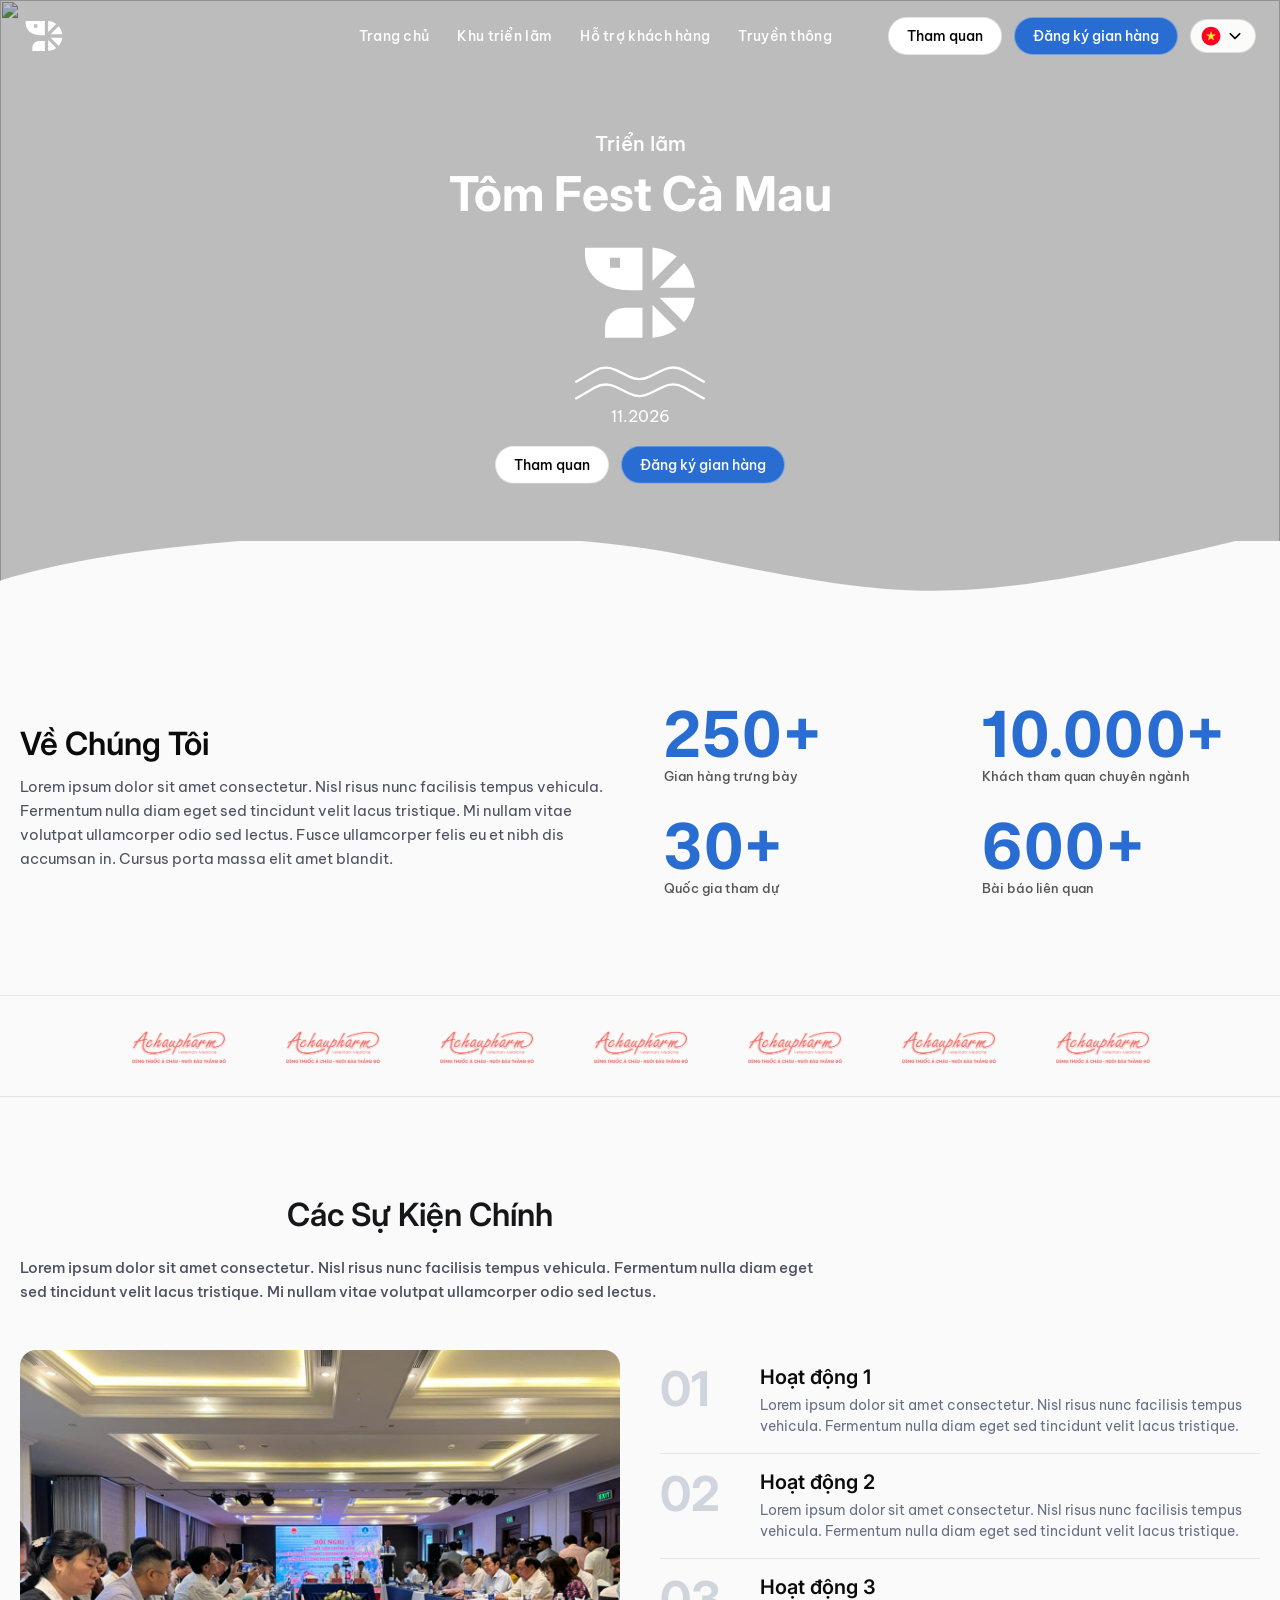
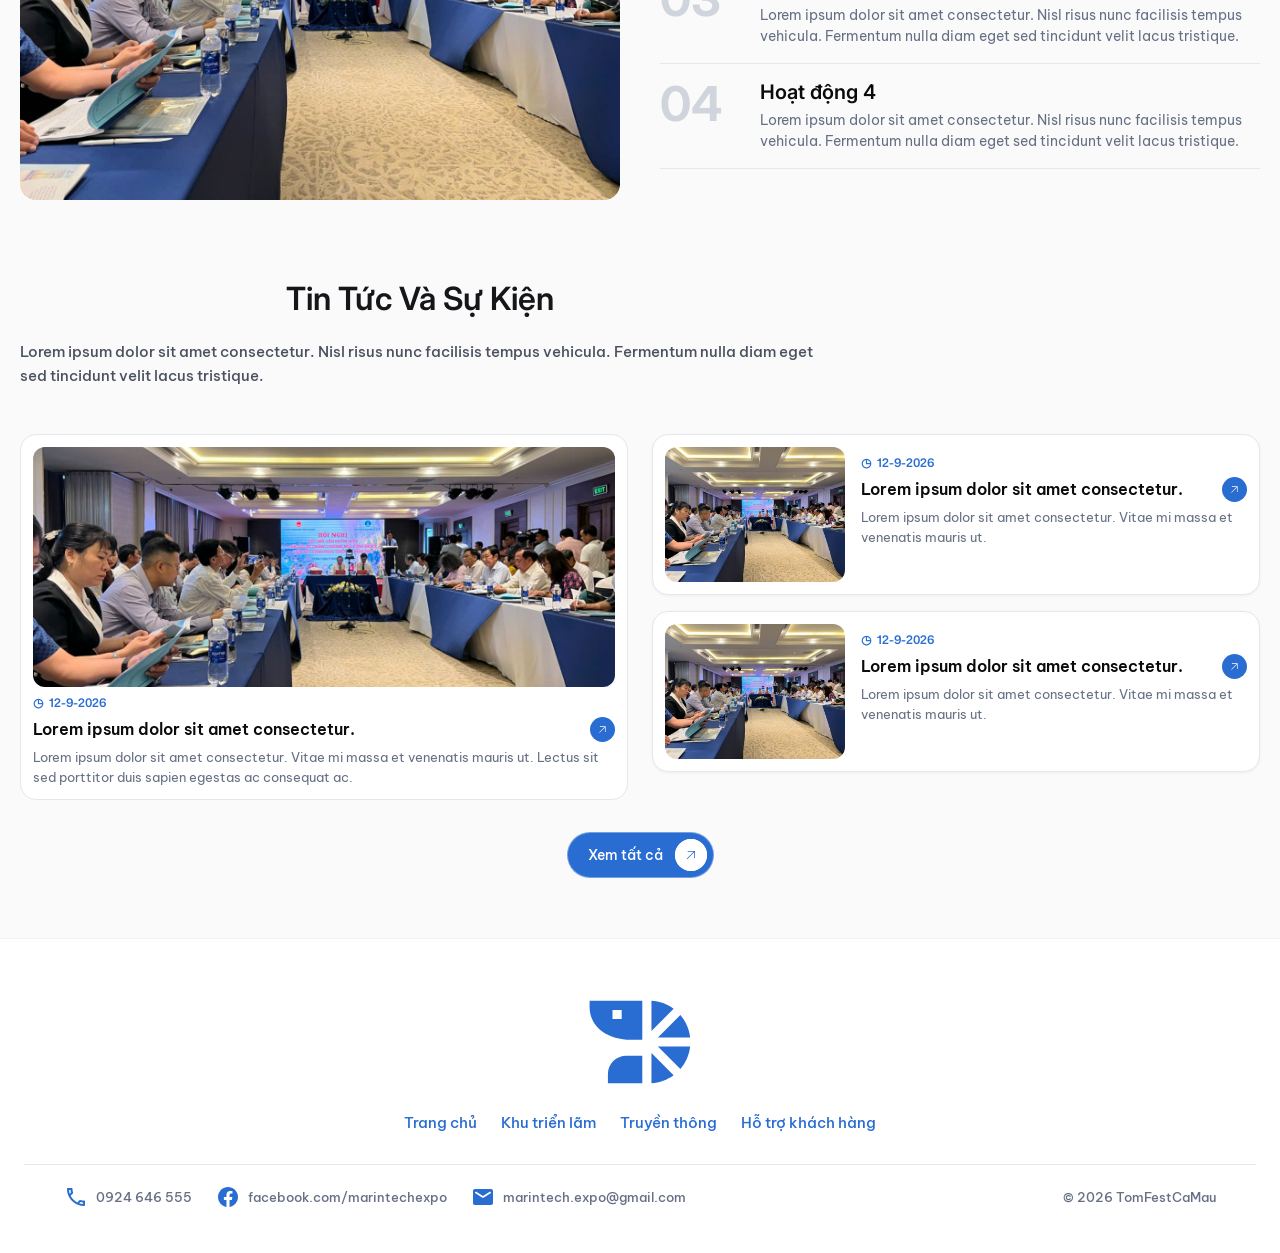
==== commit 0092428e: "update logo" ====
--- a/index.html
+++ b/index.html
@@ -1,250 +1,244 @@
 <!doctype html>
 <html lang="vi">
-  <head>
-    <meta charset="UTF-8" />
-    <meta name="viewport" content="width=device-width,initial-scale=1" />
-    <title>Tôm Fest Cà Mau</title>
-    <link rel="stylesheet" href="styles.css" />
-    <link rel="stylesheet" href="css/common.css" />
-    <link rel="stylesheet" href="css/index.css" />
-  </head>
-
-  <body>
-    <header class="site-header">
-      <a class="logo" href="#top"
-        ><img
-          src="/assets/8ddfd130-f4d3-4063-8fcd-573c4ea7f40a.svg"
-          alt="Tôm Fest"
-      /></a>
-      <nav>
-        <a href="#top">Trang chủ</a>
-        <a href="/booth.html">Khu triển lãm</a>
-        <a href="/visitor.html">Hỗ trợ khách hàng</a>
-        <a href="/#">Truyền thông</a>
-      </nav>
-      <div class="header-actions">
-        <a class="btn btn-light" href="#visit">Tham quan</a>
-        <a class="btn btn-primary" href="#booth">Đăng ký gian hàng</a>
-        <button class="language">
-          <img
-            src="/assets/69847365-716c-4180-bfb9-c81f9cc9042b.svg"
-            alt="VI"
-          />
-          <img src="/assets/91912ddc-1200-492a-8ef4-c28c6780fa49.svg" alt="" />
-        </button>
-      </div>
-    </header>
-
-    <main id="top">
-      <section class="hero">
-        <img class="hero-bg" src="/assets/beautiful-photo-sea-sky.png" alt="" />
-        <div class="hero-overlay"></div>
-        <div class="hero-content">
-          <div class="eyebrow">Triển lãm</div>
-          <h1>Tôm Fest Cà Mau</h1>
-          <img
-            class="shrimp-large"
-            src="/assets/777d436e-2dfe-4f31-a90a-1f2f64073cc6.svg"
-            alt=""
-          />
-          <div class="date">
-            <img
-              src="/assets/eb607bd6-42f9-47ed-ad1c-e57491c7ccff.svg"
-              alt=""
-            />
-            <span>11.2026</span>
+
+<head>
+  <meta charset="UTF-8" />
+  <meta name="viewport" content="width=device-width,initial-scale=1" />
+  <title>Tôm Fest Cà Mau</title>
+  <link rel="stylesheet" href="styles.css" />
+  <link rel="stylesheet" href="css/common.css" />
+  <link rel="stylesheet" href="css/index.css" />
+</head>
+
+<body>
+  <header class="site-header">
+    <a class="logo" href="#top"><img src="/assets/logo-white.svg" alt="Tôm Fest" /></a>
+    <nav>
+      <a href="#top">Trang chủ</a>
+      <a href="/booth.html">Khu triển lãm</a>
+      <a href="/visitor.html">Hỗ trợ khách hàng</a>
+      <a href="/#">Truyền thông</a>
+    </nav>
+    <div class="header-actions">
+      <a class="btn btn-light" href="#visit">Tham quan</a>
+      <a class="btn btn-primary" href="#booth">Đăng ký gian hàng</a>
+      <button class="language">
+        <img src="/assets/69847365-716c-4180-bfb9-c81f9cc9042b.svg" alt="VI" />
+        <img src="/assets/91912ddc-1200-492a-8ef4-c28c6780fa49.svg" alt="" />
+      </button>
+    </div>
+  </header>
+
+  <main id="top">
+    <section class="hero">
+      <img class="hero-bg" src="/assets/beautiful-photo-sea-sky.png" alt="" />
+      <div class="hero-overlay"></div>
+      <div class="hero-content">
+        <div class="eyebrow">Triển lãm</div>
+        <h1>Tôm Fest Cà Mau</h1>
+        <img class="shrimp-large" src="/assets/777d436e-2dfe-4f31-a90a-1f2f64073cc6.svg" alt="" />
+        <div class="date">
+          <img src="/assets/eb607bd6-42f9-47ed-ad1c-e57491c7ccff.svg" alt="" />
+          <span>11.2026</span>
+        </div>
+        <div class="hero-actions">
+          <a class="btn btn-light" href="#visit">Tham quan</a>
+          <a class="btn btn-primary" href="#booth">Đăng ký gian hàng</a>
+        </div>
+      </div>
+      <img class="hero-wave" src="/assets/47657da1-aa57-4e33-a22e-d636ccab46bf.svg" alt="" />
+    </section>
+
+    <section class="about section">
+      <div class="about-copy">
+        <h2>Về chúng tôi</h2>
+        <p>
+          Lorem ipsum dolor sit amet consectetur. Nisl risus nunc facilisis
+          tempus vehicula. Fermentum nulla diam eget sed tincidunt velit lacus
+          tristique. Mi nullam vitae volutpat ullamcorper odio sed lectus.
+          Fusce ullamcorper felis eu et nibh dis accumsan in. Cursus porta
+          massa elit amet blandit.
+        </p>
+      </div>
+      <div class="stats">
+        <div><strong>250+</strong><span>Gian hàng trưng bày</span></div>
+        <div>
+          <strong>10.000+</strong><span>Khách tham quan chuyên ngành</span>
+        </div>
+        <div><strong>30+</strong><span>Quốc gia tham dự</span></div>
+        <div><strong>600+</strong><span>Bài báo liên quan</span></div>
+      </div>
+    </section>
+
+    <section class="brand-strip">
+      <div class="brand-line"></div>
+      <div class="brand-row">
+        <img src="/assets/b8b578c7-1df2-4c77-b9bd-92efced6af86.png" alt="" />
+        <img src="/assets/b8b578c7-1df2-4c77-b9bd-92efced6af86.png" alt="" />
+        <img src="/assets/b8b578c7-1df2-4c77-b9bd-92efced6af86.png" alt="" />
+        <img src="/assets/b8b578c7-1df2-4c77-b9bd-92efced6af86.png" alt="" />
+        <img src="/assets/b8b578c7-1df2-4c77-b9bd-92efced6af86.png" alt="" />
+        <img src="/assets/b8b578c7-1df2-4c77-b9bd-92efced6af86.png" alt="" />
+        <img src="/assets/b8b578c7-1df2-4c77-b9bd-92efced6af86.png" alt="" />
+      </div>
+      <div class="brand-line"></div>
+    </section>
+
+    <section class="events section" id="events">
+      <div class="section-heading">
+        <h2>Các sự kiện chính</h2>
+        <p>
+          Lorem ipsum dolor sit amet consectetur. Nisl risus nunc facilisis
+          tempus vehicula. Fermentum nulla diam eget sed tincidunt velit lacus
+          tristique. Mi nullam vitae volutpat ullamcorper odio sed lectus.
+        </p>
+      </div>
+      <div class="events-grid">
+        <img class="events-photo" src="/assets/5718e5a0-6427-442a-9c7b-e6c7b588a407.jpg" alt="" />
+        <div class="event-list">
+          <article>
+            <span>01</span>
+            <div>
+              <h3>Hoạt động 1</h3>
+              <p>
+                Lorem ipsum dolor sit amet consectetur. Nisl risus nunc
+                facilisis tempus vehicula. Fermentum nulla diam eget sed
+                tincidunt velit lacus tristique.
+              </p>
+            </div>
+          </article>
+          <article>
+            <span>02</span>
+            <div>
+              <h3>Hoạt động 2</h3>
+              <p>
+                Lorem ipsum dolor sit amet consectetur. Nisl risus nunc
+                facilisis tempus vehicula. Fermentum nulla diam eget sed
+                tincidunt velit lacus tristique.
+              </p>
+            </div>
+          </article>
+          <article>
+            <span>03</span>
+            <div>
+              <h3>Hoạt động 3</h3>
+              <p>
+                Lorem ipsum dolor sit amet consectetur. Nisl risus nunc
+                facilisis tempus vehicula. Fermentum nulla diam eget sed
+                tincidunt velit lacus tristique.
+              </p>
+            </div>
+          </article>
+          <article>
+            <span>04</span>
+            <div>
+              <h3>Hoạt động 4</h3>
+              <p>
+                Lorem ipsum dolor sit amet consectetur. Nisl risus nunc
+                facilisis tempus vehicula. Fermentum nulla diam eget sed
+                tincidunt velit lacus tristique.
+              </p>
+            </div>
+          </article>
+        </div>
+      </div>
+    </section>
+
+    <section class="news section" id="news">
+      <div class="section-heading">
+        <h2>Tin tức và sự kiện</h2>
+        <p>
+          Lorem ipsum dolor sit amet consectetur. Nisl risus nunc facilisis
+          tempus vehicula. Fermentum nulla diam eget sed tincidunt velit lacus
+          tristique.
+        </p>
+      </div>
+      <div class="news-grid">
+        <article class="news-feature">
+          <img src="/assets/5718e5a0-6427-442a-9c7b-e6c7b588a407.jpg" alt="" />
+          <div class="news-body">
+            <time>◷ &nbsp;12-9-2026</time>
+            <h3>
+              Lorem ipsum dolor sit amet consectetur. 
+              <a href="#" class="news-arrow-link">
+                <img src="/assets/icon/mdi-light_arrow-up.svg" alt="Xem thêm" />
+              </a>
+            </h3>
+            <p>
+              Lorem ipsum dolor sit amet consectetur. Vitae mi massa et
+              venenatis mauris ut. Lectus sit sed porttitor duis sapien
+              egestas ac consequat ac.
+            </p>
           </div>
-          <div class="hero-actions">
-            <a class="btn btn-light" href="#visit">Tham quan</a>
-            <a class="btn btn-primary" href="#booth">Đăng ký gian hàng</a>
-          </div>
-        </div>
-        <img
-          class="hero-wave"
-          src="/assets/47657da1-aa57-4e33-a22e-d636ccab46bf.svg"
-          alt=""
-        />
-      </section>
-
-      <section class="about section">
-        <div class="about-copy">
-          <h2>Về chúng tôi</h2>
-          <p>
-            Lorem ipsum dolor sit amet consectetur. Nisl risus nunc facilisis
-            tempus vehicula. Fermentum nulla diam eget sed tincidunt velit lacus
-            tristique. Mi nullam vitae volutpat ullamcorper odio sed lectus.
-            Fusce ullamcorper felis eu et nibh dis accumsan in. Cursus porta
-            massa elit amet blandit.
-          </p>
-        </div>
-        <div class="stats">
-          <div><strong>250+</strong><span>Gian hàng trưng bày</span></div>
-          <div>
-            <strong>10.000+</strong><span>Khách tham quan chuyên ngành</span>
-          </div>
-          <div><strong>30+</strong><span>Quốc gia tham dự</span></div>
-          <div><strong>600+</strong><span>Bài báo liên quan</span></div>
-        </div>
-      </section>
-
-      <section class="brand-strip">
-        <div class="brand-line"></div>
-        <div class="brand-row">
-          <img src="/assets/b8b578c7-1df2-4c77-b9bd-92efced6af86.png" alt="" />
-          <img src="/assets/b8b578c7-1df2-4c77-b9bd-92efced6af86.png" alt="" />
-          <img src="/assets/b8b578c7-1df2-4c77-b9bd-92efced6af86.png" alt="" />
-          <img src="/assets/b8b578c7-1df2-4c77-b9bd-92efced6af86.png" alt="" />
-          <img src="/assets/b8b578c7-1df2-4c77-b9bd-92efced6af86.png" alt="" />
-          <img src="/assets/b8b578c7-1df2-4c77-b9bd-92efced6af86.png" alt="" />
-          <img src="/assets/b8b578c7-1df2-4c77-b9bd-92efced6af86.png" alt="" />
-        </div>
-        <div class="brand-line"></div>
-      </section>
-
-      <section class="events section" id="events">
-        <div class="section-heading">
-          <h2>Các sự kiện chính</h2>
-          <p>
-            Lorem ipsum dolor sit amet consectetur. Nisl risus nunc facilisis
-            tempus vehicula. Fermentum nulla diam eget sed tincidunt velit lacus
-            tristique. Mi nullam vitae volutpat ullamcorper odio sed lectus.
-          </p>
-        </div>
-        <div class="events-grid">
-          <img
-            class="events-photo"
-            src="/assets/5718e5a0-6427-442a-9c7b-e6c7b588a407.jpg"
-            alt=""
-          />
-          <div class="event-list">
-            <article>
-              <span>01</span>
-              <div>
-                <h3>Hoạt động 1</h3>
-                <p>
-                  Lorem ipsum dolor sit amet consectetur. Nisl risus nunc
-                  facilisis tempus vehicula. Fermentum nulla diam eget sed
-                  tincidunt velit lacus tristique.
-                </p>
-              </div>
-            </article>
-            <article>
-              <span>02</span>
-              <div>
-                <h3>Hoạt động 2</h3>
-                <p>
-                  Lorem ipsum dolor sit amet consectetur. Nisl risus nunc
-                  facilisis tempus vehicula. Fermentum nulla diam eget sed
-                  tincidunt velit lacus tristique.
-                </p>
-              </div>
-            </article>
-            <article>
-              <span>03</span>
-              <div>
-                <h3>Hoạt động 3</h3>
-                <p>
-                  Lorem ipsum dolor sit amet consectetur. Nisl risus nunc
-                  facilisis tempus vehicula. Fermentum nulla diam eget sed
-                  tincidunt velit lacus tristique.
-                </p>
-              </div>
-            </article>
-            <article>
-              <span>04</span>
-              <div>
-                <h3>Hoạt động 4</h3>
-                <p>
-                  Lorem ipsum dolor sit amet consectetur. Nisl risus nunc
-                  facilisis tempus vehicula. Fermentum nulla diam eget sed
-                  tincidunt velit lacus tristique.
-                </p>
-              </div>
-            </article>
-          </div>
-        </div>
-      </section>
-
-      <section class="news section" id="news">
-        <div class="section-heading">
-          <h2>Tin tức và sự kiện</h2>
-          <p>
-            Lorem ipsum dolor sit amet consectetur. Nisl risus nunc facilisis
-            tempus vehicula. Fermentum nulla diam eget sed tincidunt velit lacus
-            tristique.
-          </p>
-        </div>
-        <div class="news-grid">
-          <article class="news-feature">
-            <img
-              src="/assets/5718e5a0-6427-442a-9c7b-e6c7b588a407.jpg"
-              alt=""
-            />
+        </article>
+        <div class="news-side">
+          <article class="news-card">
+            <img src="/assets/5718e5a0-6427-442a-9c7b-e6c7b588a407.jpg" alt="" />
             <div class="news-body">
               <time>◷ &nbsp;12-9-2026</time>
-              <h3>Lorem ipsum dolor sit amet consectetur. <span>↗</span></h3>
+              <h3>
+                Lorem ipsum dolor sit amet consectetur. 
+                <a href="#" class="news-arrow-link">
+                  <img src="/assets/icon/mdi-light_arrow-up.svg" alt="Xem thêm" />
+                </a>
+              </h3>
               <p>
                 Lorem ipsum dolor sit amet consectetur. Vitae mi massa et
-                venenatis mauris ut. Lectus sit sed porttitor duis sapien
-                egestas ac consequat ac.
-              </p>
-            </div>
-          </article>
-          <div class="news-side">
-            <article class="news-card">
-              <img
-                src="/assets/5718e5a0-6427-442a-9c7b-e6c7b588a407.jpg"
-                alt=""
-              />
-              <div class="news-body">
-                <time>◷ &nbsp;12-9-2026</time>
-                <h3>Lorem ipsum dolor sit amet consectetur. <span>↗</span></h3>
-                <p>
-                  Lorem ipsum dolor sit amet consectetur. Vitae mi massa et
-                  venenatis mauris ut.
-                </p>
-              </div>
-            </article>
-            <article class="news-card">
-              <img
-                src="/assets/5718e5a0-6427-442a-9c7b-e6c7b588a407.jpg"
-                alt=""
-              />
-              <div class="news-body">
-                <time>◷ &nbsp;12-9-2026</time>
-                <h3>Lorem ipsum dolor sit amet consectetur. <span>↗</span></h3>
-                <p>
-                  Lorem ipsum dolor sit amet consectetur. Vitae mi massa et
-                  venenatis mauris ut.
-                </p>
-              </div>
-            </article>
-          </div>
-        </div>
-        <a class="more btn btn-primary" href="visitor.html"
-          >Xem tất cả <span>↗</span></a
-        >
-      </section>
-    </main>
-
-    <footer id="visit">
-      <img
-        class="footer-logo"
-        src="/assets/9628a663-184a-47ce-bb43-b3b0fec2f09f.svg"
-        alt="Tôm Fest"
-      />
-      <nav>
-        <a href="#top">Trang chủ</a><a href="/booth.html">Khu triển lãm</a
-        ><a href="/#">Truyền thông</a><a href="#visit">Hỗ trợ khách hàng</a>
-      </nav>
-      <div class="footer-line"></div>
-      <div class="footer-bottom">
-        <div>
-          <span>☎ 0924 646 555</span><span>◉ facebook.com/marintechexpo</span
-          ><span>✉ marintech.expo@gmail.com</span>
-        </div>
-        <small>© 2026 TomFestCaMau</small>
-      </div>
-    </footer>
-  </body>
-</html>
+                venenatis mauris ut.
+              </p>
+            </div>
+          </article>
+          <article class="news-card">
+            <img src="/assets/5718e5a0-6427-442a-9c7b-e6c7b588a407.jpg" alt="" />
+            <div class="news-body">
+              <time>◷ &nbsp;12-9-2026</time>
+              <h3>
+                Lorem ipsum dolor sit amet consectetur. 
+                <a href="#" class="news-arrow-link">
+                  <img src="/assets/icon/mdi-light_arrow-up.svg" alt="Xem thêm" />
+                </a>
+              </h3>
+              <p>
+                Lorem ipsum dolor sit amet consectetur. Vitae mi massa et
+                venenatis mauris ut.
+              </p>
+            </div>
+          </article>
+        </div>
+      </div>
+      <a class="more btn btn-primary" href="visitor.html">
+        Xem tất cả 
+        <span class="icon-circle">
+          <img src="/assets/icon/mdi-light_arrow-up-1.svg" alt="Xem tất cả" />
+        </span>
+      </a>
+    </section>
+  </main>
+
+  <footer id="visit">
+    <img class="footer-logo" src="/assets/9628a663-184a-47ce-bb43-b3b0fec2f09f.svg" alt="Tôm Fest" />
+    <nav>
+      <a href="#top">Trang chủ</a><a href="/booth.html">Khu triển lãm</a><a href="/#">Truyền thông</a><a
+        href="#visit">Hỗ trợ khách hàng</a>
+    </nav>
+    <div class="footer-bottom">
+      <div class="footer-contact">
+        <span>
+          <img class="footer-icon" src="assets/icon/phone.svg" alt="SĐT">
+          0924 646 555
+        </span>
+        <span>
+          <img class="footer-icon" src="assets/icon/facebook.svg" alt="Facebook">
+          facebook.com/marintechexpo
+        </span>
+        <span>
+          <img class="footer-icon" src="assets/icon/email.svg" alt="Email">
+          marintech.expo@gmail.com
+        </span>
+      </div>
+      <span>© 2026 TomFestCaMau</span>
+    </div>
+  </footer>
+</body>
+
+</html>
--- a/css/index.css
+++ b/css/index.css
@@ -35,7 +35,8 @@
   left: 50%;
   transform: translateX(-50%);
   width: 100%;
-  max-width: 1440px; /* Thu nhỏ header vừa khung container chuẩn */
+  max-width: 1440px;
+  /* Thu nhỏ header vừa khung container chuẩn */
   padding: 16px 24px;
   display: flex;
   align-items: center;
@@ -57,7 +58,8 @@
   display: flex;
   align-items: center;
   gap: 28px;
-  margin-left: auto; /* Đẩy menu sang phải bám sát nút action */
+  margin-left: auto;
+  /* Đẩy menu sang phải bám sát nút action */
   margin-right: 24px;
 }
 
@@ -100,7 +102,8 @@
 
 /* --- HERO SECTION --- */
 .hero {
-  height: 640px; /* Thu nhỏ từ 1080px xuống 640px cho vừa màn hình */
+  height: 640px;
+  /* Thu nhỏ từ 1080px xuống 640px cho vừa màn hình */
   position: relative;
   overflow: hidden;
   color: #fff;
@@ -140,13 +143,15 @@
 }
 
 .hero h1 {
-  font: 700 48px/1.1 "Inter", sans-serif; /* Thu nhỏ font từ 72px xuống 48px */
+  font: 700 48px/1.1 "Inter", sans-serif;
+  /* Thu nhỏ font từ 72px xuống 48px */
   margin: 0;
   white-space: nowrap;
 }
 
 .shrimp-large {
-  width: 120px; /* Thu nhỏ icon tôm */
+  width: 120px;
+  /* Thu nhỏ icon tôm */
   height: 120px;
 }
 
@@ -185,7 +190,8 @@
 /* --- SECTIONS COMMON --- */
 .section {
   width: 100%;
-  max-width: 1280px; /* Thu nhỏ từ 1824px xuống 1280px chuẩn với các trang khác */
+  max-width: 1280px;
+  /* Thu nhỏ từ 1824px xuống 1280px chuẩn với các trang khác */
   margin: 0 auto;
   padding-left: 20px;
   padding-right: 20px;
@@ -196,7 +202,8 @@
   padding-top: 60px;
   padding-bottom: 40px;
   display: grid;
-  grid-template-columns: 1fr 1fr; /* Sử dụng tỉ lệ 1:1 linh hoạt */
+  grid-template-columns: 1fr 1fr;
+  /* Sử dụng tỉ lệ 1:1 linh hoạt */
   gap: 48px;
   min-height: auto;
   align-items: center;
@@ -204,14 +211,16 @@
 
 .about-copy h2,
 .section-heading h2 {
-  font: 600 32px/1.2 "Inter", sans-serif; /* Giảm font tiêu đề từ 48px xuống 32px */
+  font: 600 32px/1.2 "Inter", sans-serif;
+  /* Giảm font tiêu đề từ 48px xuống 32px */
   text-transform: capitalize;
   margin: 0 0 12px;
 }
 
 .about-copy p,
 .section-heading p {
-  font-size: 15px; /* Giảm font từ 24px xuống 15px cho vừa mắt */
+  font-size: 15px;
+  /* Giảm font từ 24px xuống 15px cho vừa mắt */
   line-height: 1.6;
   color: #4b5160;
   margin: 0;
@@ -225,7 +234,8 @@
 
 .stats strong {
   display: block;
-  font: 700 64px/1 "Mona Sans", sans-serif; /* Giảm font số liệu từ 120px xuống 64px */
+  font: 700 64px/1 "Mona Sans", sans-serif;
+  /* Giảm font số liệu từ 120px xuống 64px */
   color: var(--blue);
   letter-spacing: 0.5px;
 }
@@ -240,7 +250,8 @@
 
 /* --- BRAND STRIP --- */
 .brand-strip {
-  height: 180px; /* Thu nhỏ chiều cao strip */
+  height: 180px;
+  /* Thu nhỏ chiều cao strip */
   display: flex;
   flex-direction: column;
   justify-content: center;
@@ -286,7 +297,8 @@
 
 .events-grid {
   display: grid;
-  grid-template-columns: 1fr 1fr; /* Chia 2 cột đều nhau */
+  grid-template-columns: 1fr 1fr;
+  /* Chia 2 cột đều nhau */
   gap: 40px;
   align-items: center;
 }
@@ -314,8 +326,9 @@
   border-bottom: 1px solid #e4e7ec;
 }
 
-.event-list article > span {
-  font: 700 48px/1 "Inter"; /* Giảm font số thứ tự từ 80px xuống 48px */
+.event-list article>span {
+  font: 700 48px/1 "Inter";
+  /* Giảm font số thứ tự từ 80px xuống 48px */
   color: #d0d5dd;
 }
 
@@ -339,7 +352,8 @@
 
 .news-grid {
   display: grid;
-  grid-template-columns: 1fr 1fr; /* Tỉ lệ 2 cột cân đối */
+  grid-template-columns: 1fr 1fr;
+  /* Tỉ lệ 2 cột cân đối */
   gap: 24px;
 }
 
@@ -351,7 +365,7 @@
   border: 1px solid #e4e7ec;
 }
 
-.news-feature > img {
+.news-feature>img {
   width: 100%;
   height: 240px;
   object-fit: cover;
@@ -371,7 +385,7 @@
   min-height: auto;
 }
 
-.news-card > img {
+.news-card>img {
   width: 180px;
   height: 100%;
   min-height: 120px;
@@ -469,7 +483,7 @@
   color: #667085;
 }
 
-.footer-bottom > div {
+.footer-bottom>div {
   display: flex;
   gap: 24px;
 }
@@ -478,17 +492,79 @@
   font-size: 13px;
 }
 
+.news-body h3 {
+  display: flex;
+  align-items: center;
+  /* Căn giữa icon theo chiều cao của dòng chữ */
+  justify-content: space-between;
+  /* Đẩy tiêu đề sang trái, icon sát lề phải */
+  gap: 12px;
+  /* Khoảng cách an toàn giữa chữ và icon */
+  width: 100%;
+  /* Chiếm trọn chiều rộng khung chứa */
+}
+
+/* Thẻ liên kết bọc icon mũi tên */
+.news-arrow-link {
+  display: inline-flex;
+  align-items: center;
+  justify-content: center;
+  margin-left: auto;
+  /* Ép icon sát hẳn sang lề phải */
+  flex-shrink: 0;
+  /* Đảm bảo icon không bị co hẹp khi tiêu đề dài */
+}
+
+/* Kích thước và hiệu ứng icon */
+.news-arrow-link img {
+  width: 25px;
+  height: 25px;
+  display: block;
+  transition: transform 0.2s ease;
+}
+
+/* Hiệu ứng nhích nhẹ góc trên khi di chuột */
+.news-body:hover .news-arrow-link img,
+.news-arrow-link:hover img {
+  transform: translate(2px, -2px);
+}
+
 /* --- RESPONSIVE --- */
 @media (max-width: 1024px) {
-  .hero h1 { font-size: 36px; }
-  .about { grid-template-columns: 1fr; gap: 32px; }
-  .events-grid { grid-template-columns: 1fr; }
-  .news-grid { grid-template-columns: 1fr; }
-  .site-header nav { display: none; }
+  .hero h1 {
+    font-size: 36px;
+  }
+
+  .about {
+    grid-template-columns: 1fr;
+    gap: 32px;
+  }
+
+  .events-grid {
+    grid-template-columns: 1fr;
+  }
+
+  .news-grid {
+    grid-template-columns: 1fr;
+  }
+
+  .site-header nav {
+    display: none;
+  }
 }
 
 @media (max-width: 640px) {
-  .news-card { grid-template-columns: 1fr; }
-  .news-card > img { width: 100%; height: 160px; }
-  .footer-bottom { flex-direction: column; gap: 16px; }
+  .news-card {
+    grid-template-columns: 1fr;
+  }
+
+  .news-card>img {
+    width: 100%;
+    height: 160px;
+  }
+
+  .footer-bottom {
+    flex-direction: column;
+    gap: 16px;
+  }
 }
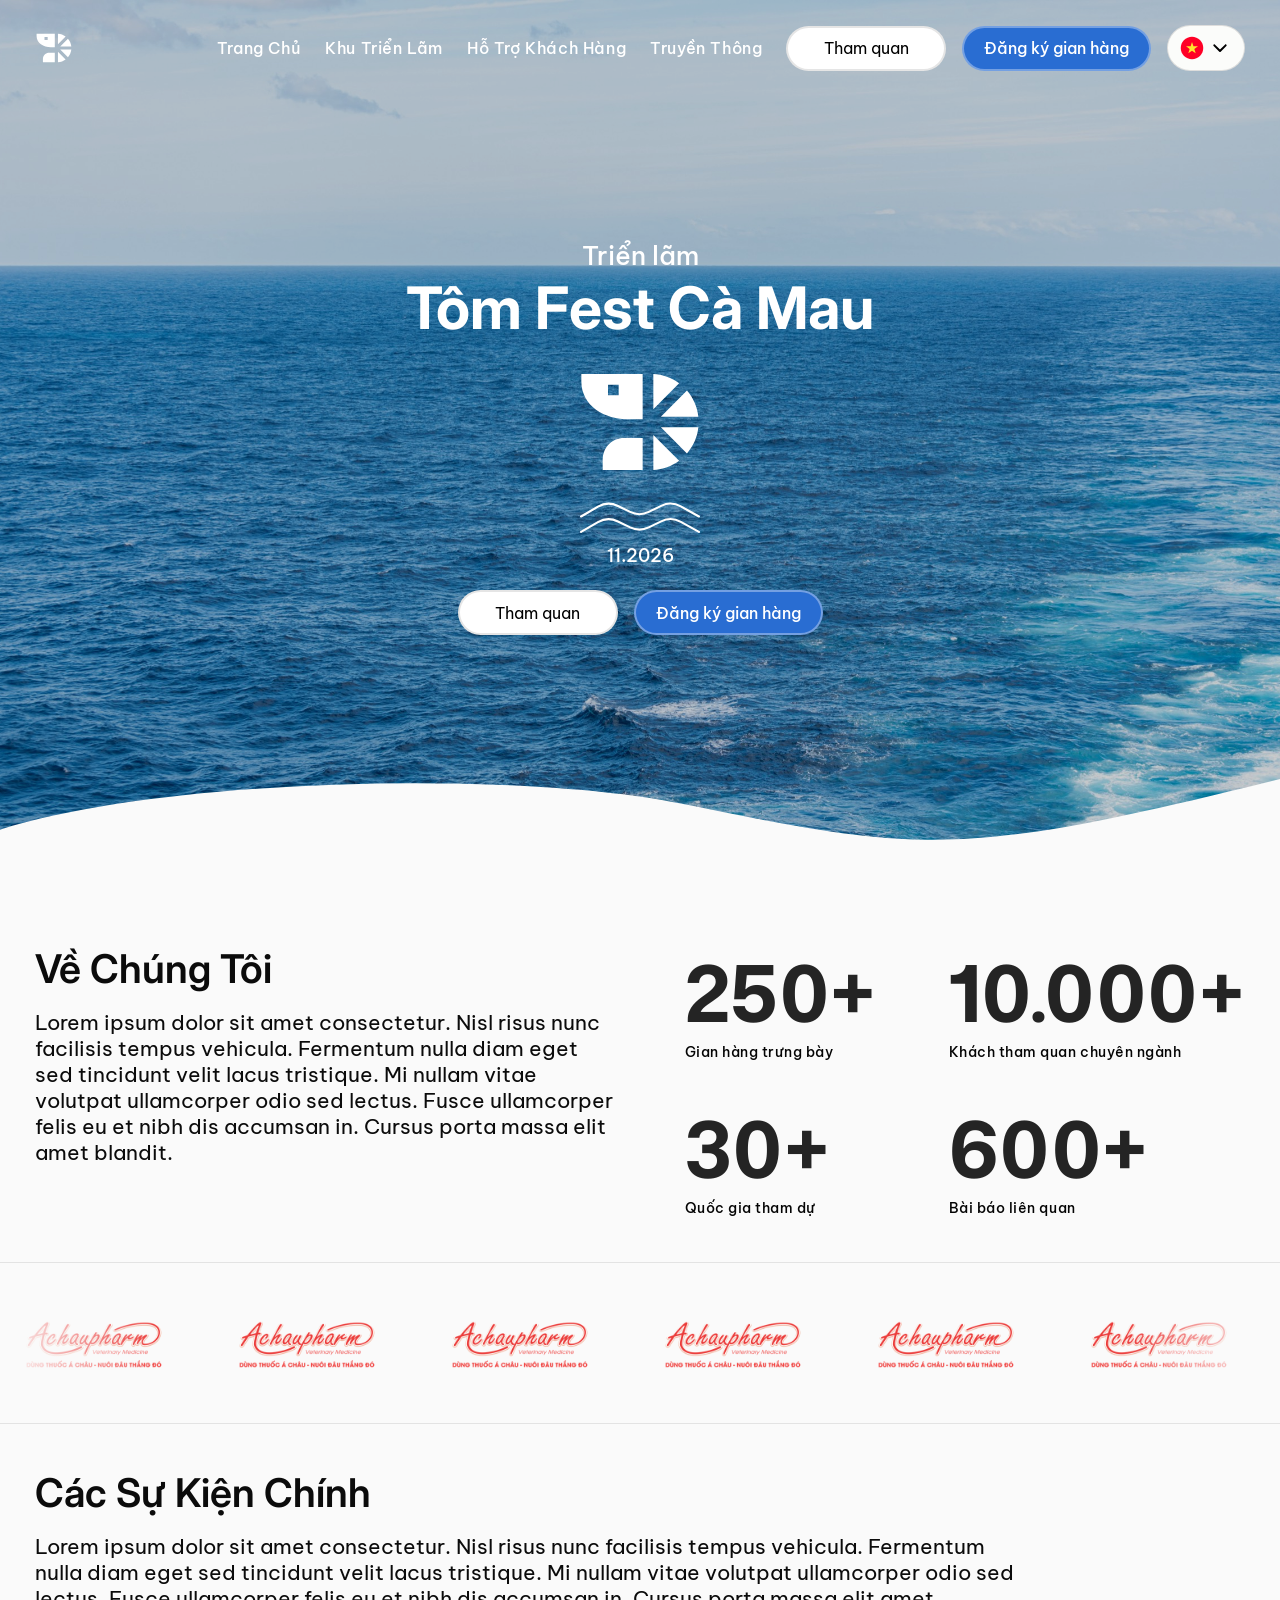
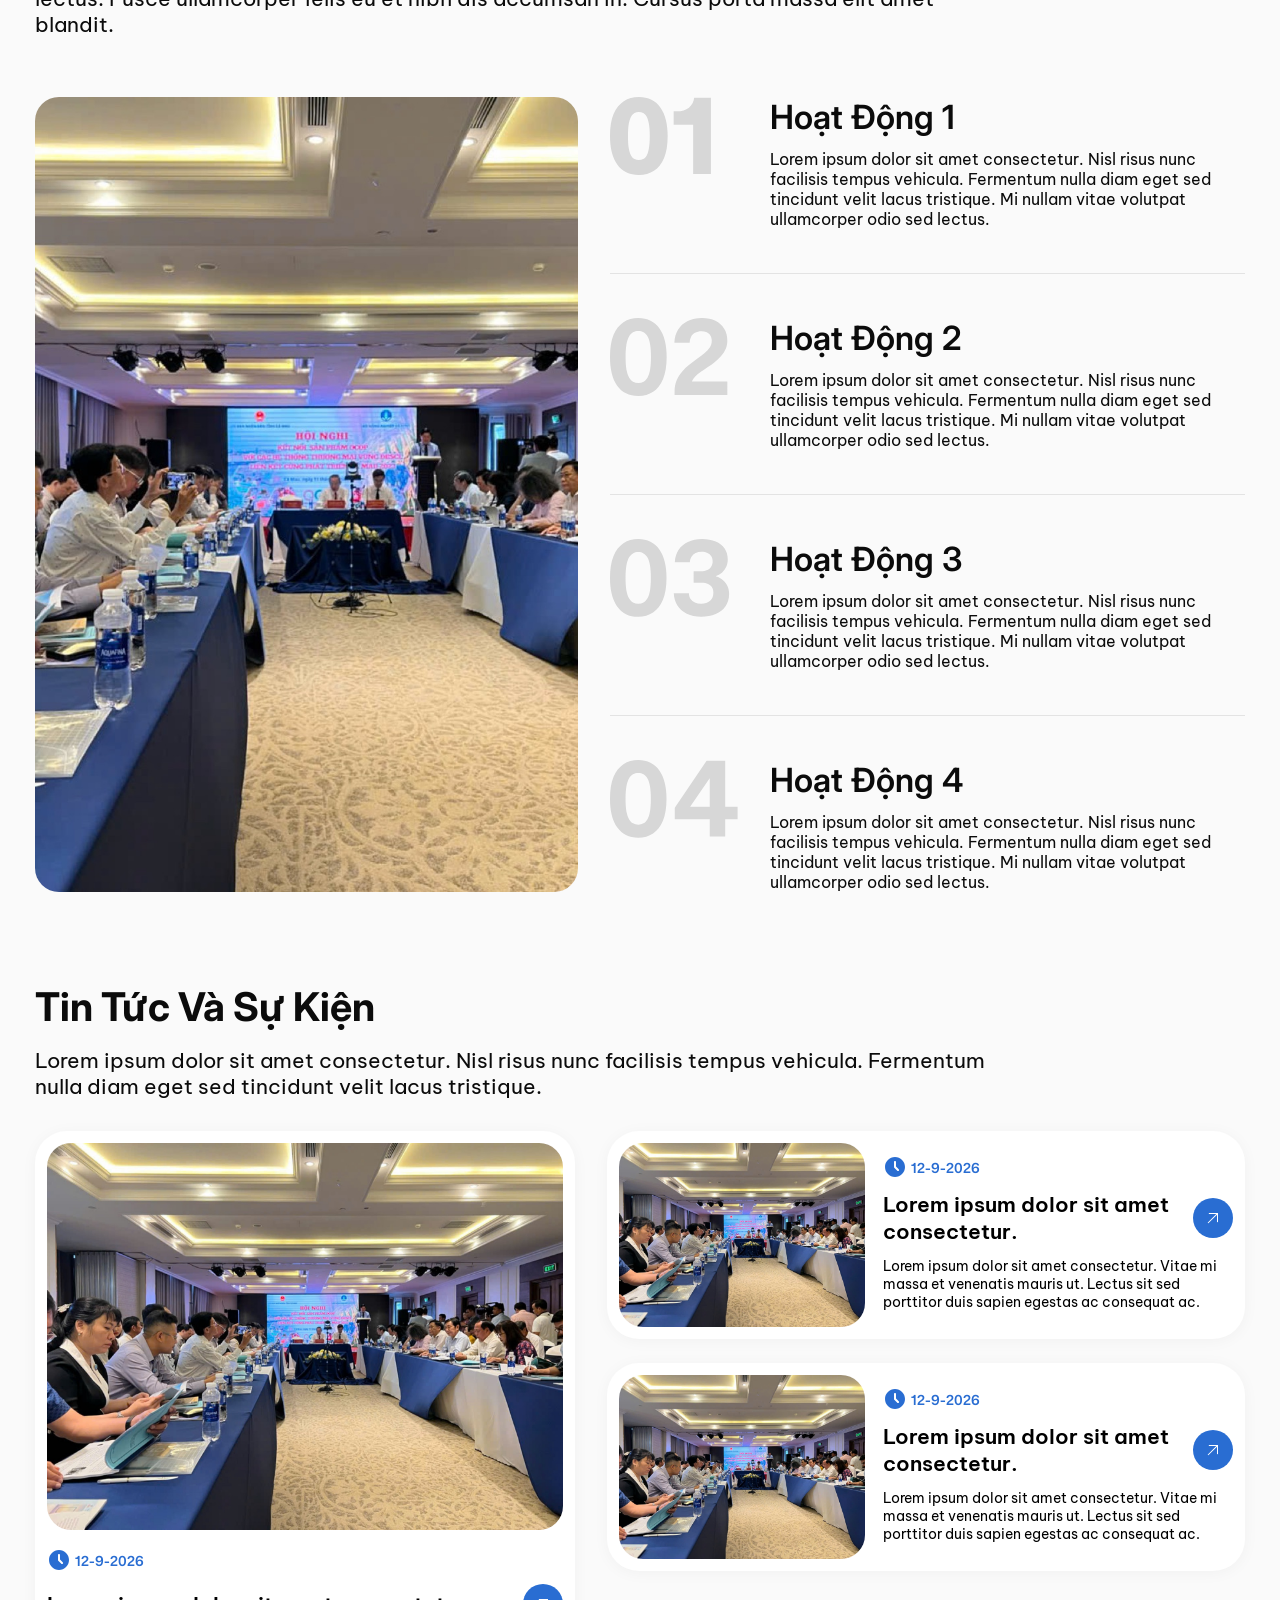
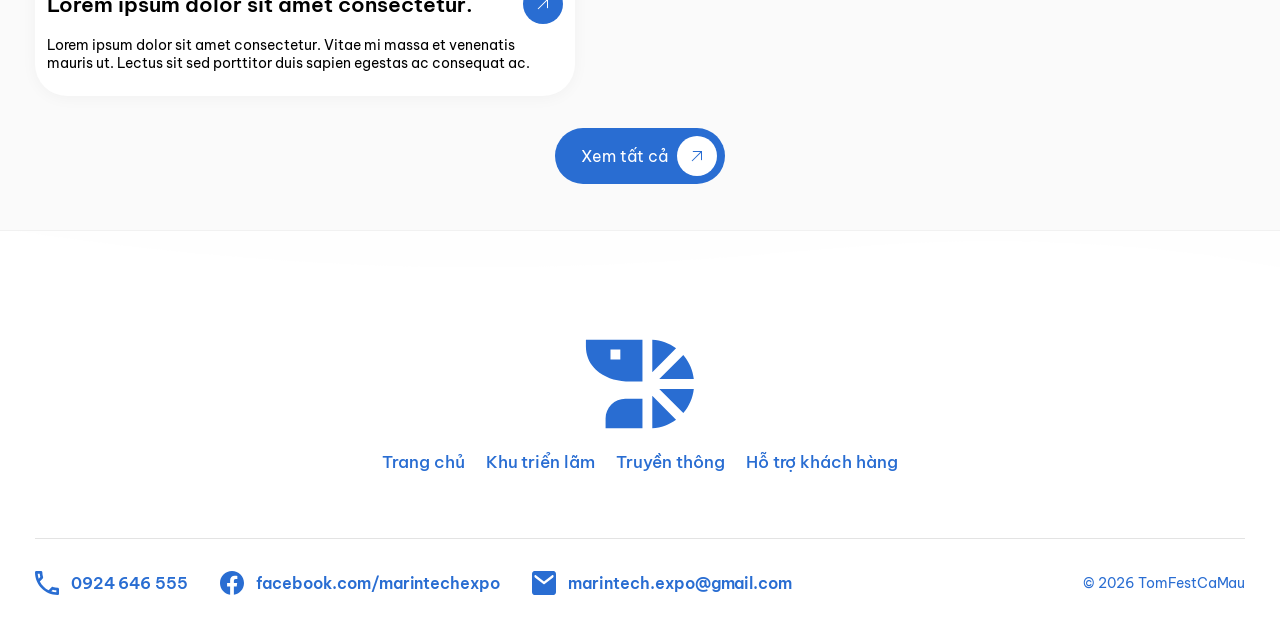
==== commit cc8da02a: "Merge pull request #1 from chienkapi2k1/dev-c-1 Dev c 1" ====
--- a/index.html
+++ b/index.html
@@ -2,243 +2,324 @@
 <html lang="vi">
 
 <head>
-  <meta charset="UTF-8" />
-  <meta name="viewport" content="width=device-width,initial-scale=1" />
+  <meta charset="utf-8">
+  <meta name="viewport" content="width=device-width,initial-scale=1">
   <title>Tôm Fest Cà Mau</title>
-  <link rel="stylesheet" href="styles.css" />
-  <link rel="stylesheet" href="css/common.css" />
-  <link rel="stylesheet" href="css/index.css" />
+  <meta name="description"
+    content="Triển lãm Tôm Fest Cà Mau 11.2026 — nơi hội tụ doanh nghiệp, công nghệ và khách tham quan chuyên ngành thủy sản.">
+  <link rel="preconnect" href="https://fonts.googleapis.com">
+  <link rel="preconnect" href="https://fonts.gstatic.com" crossorigin>
+  <link rel="stylesheet"
+    href="https://fonts.googleapis.com/css2?family=Be+Vietnam+Pro:wght@400;500;600;700&family=Inter:wght@400;600;700&family=Mona+Sans:wght@600;700&display=swap">
+  <link rel="stylesheet" href="css/tokens.css">
+  <link rel="stylesheet" href="css/base.css">
+  <link rel="stylesheet" href="css/index.css">
 </head>
 
 <body>
-  <header class="site-header">
-    <a class="logo" href="#top"><img src="/assets/logo-white.svg" alt="Tôm Fest" /></a>
-    <nav>
-      <a href="#top">Trang chủ</a>
-      <a href="/booth.html">Khu triển lãm</a>
-      <a href="/visitor.html">Hỗ trợ khách hàng</a>
-      <a href="/#">Truyền thông</a>
+<a class="visually-hidden" href="#main">Bỏ qua điều hướng</a>
+
+<header class="site-header" data-header>
+  <a class="site-header__logo" href="index.html">
+    <img src="assets/tomfest/shrimp-header.svg" alt="Tôm Fest Cà Mau" width="48" height="48">
+  </a>
+
+  <div class="site-header__right">
+    <nav class="site-nav" aria-label="Điều hướng chính">
+      <a href="index.html">trang chủ</a>
+      <a href="booth.html">khu triển lãm</a>
+      <a href="visitor.html">Hỗ trợ khách hàng</a>
+      <a href="#news">truyền thông</a>
     </nav>
-    <div class="header-actions">
-      <a class="btn btn-light" href="#visit">Tham quan</a>
-      <a class="btn btn-primary" href="#booth">Đăng ký gian hàng</a>
-      <button class="language">
-        <img src="/assets/69847365-716c-4180-bfb9-c81f9cc9042b.svg" alt="VI" />
-        <img src="/assets/91912ddc-1200-492a-8ef4-c28c6780fa49.svg" alt="" />
+
+    <div class="site-header__actions">
+      <a class="btn btn--light" href="visitor.html">Tham quan</a>
+      <a class="btn btn--primary" href="booth.html">Đăng ký gian hàng</a>
+      <button class="lang-switch" type="button" aria-label="Đổi ngôn ngữ">
+        <img src="assets/tomfest/flag-vn.svg" alt="" width="24" height="24">
+        <img src="assets/tomfest/chevron-down.svg" alt="" width="24" height="24">
       </button>
     </div>
-  </header>
-
-  <main id="top">
-    <section class="hero">
-      <img class="hero-bg" src="/assets/beautiful-photo-sea-sky.png" alt="" />
-      <div class="hero-overlay"></div>
-      <div class="hero-content">
-        <div class="eyebrow">Triển lãm</div>
-        <h1>Tôm Fest Cà Mau</h1>
-        <img class="shrimp-large" src="/assets/777d436e-2dfe-4f31-a90a-1f2f64073cc6.svg" alt="" />
-        <div class="date">
-          <img src="/assets/eb607bd6-42f9-47ed-ad1c-e57491c7ccff.svg" alt="" />
-          <span>11.2026</span>
-        </div>
-        <div class="hero-actions">
-          <a class="btn btn-light" href="#visit">Tham quan</a>
-          <a class="btn btn-primary" href="#booth">Đăng ký gian hàng</a>
-        </div>
-      </div>
-      <img class="hero-wave" src="/assets/47657da1-aa57-4e33-a22e-d636ccab46bf.svg" alt="" />
-    </section>
-
-    <section class="about section">
-      <div class="about-copy">
-        <h2>Về chúng tôi</h2>
-        <p>
-          Lorem ipsum dolor sit amet consectetur. Nisl risus nunc facilisis
-          tempus vehicula. Fermentum nulla diam eget sed tincidunt velit lacus
-          tristique. Mi nullam vitae volutpat ullamcorper odio sed lectus.
-          Fusce ullamcorper felis eu et nibh dis accumsan in. Cursus porta
-          massa elit amet blandit.
-        </p>
-      </div>
-      <div class="stats">
-        <div><strong>250+</strong><span>Gian hàng trưng bày</span></div>
-        <div>
-          <strong>10.000+</strong><span>Khách tham quan chuyên ngành</span>
-        </div>
-        <div><strong>30+</strong><span>Quốc gia tham dự</span></div>
-        <div><strong>600+</strong><span>Bài báo liên quan</span></div>
-      </div>
-    </section>
-
-    <section class="brand-strip">
-      <div class="brand-line"></div>
-      <div class="brand-row">
-        <img src="/assets/b8b578c7-1df2-4c77-b9bd-92efced6af86.png" alt="" />
-        <img src="/assets/b8b578c7-1df2-4c77-b9bd-92efced6af86.png" alt="" />
-        <img src="/assets/b8b578c7-1df2-4c77-b9bd-92efced6af86.png" alt="" />
-        <img src="/assets/b8b578c7-1df2-4c77-b9bd-92efced6af86.png" alt="" />
-        <img src="/assets/b8b578c7-1df2-4c77-b9bd-92efced6af86.png" alt="" />
-        <img src="/assets/b8b578c7-1df2-4c77-b9bd-92efced6af86.png" alt="" />
-        <img src="/assets/b8b578c7-1df2-4c77-b9bd-92efced6af86.png" alt="" />
-      </div>
-      <div class="brand-line"></div>
-    </section>
-
-    <section class="events section" id="events">
-      <div class="section-heading">
-        <h2>Các sự kiện chính</h2>
-        <p>
-          Lorem ipsum dolor sit amet consectetur. Nisl risus nunc facilisis
-          tempus vehicula. Fermentum nulla diam eget sed tincidunt velit lacus
-          tristique. Mi nullam vitae volutpat ullamcorper odio sed lectus.
-        </p>
-      </div>
-      <div class="events-grid">
-        <img class="events-photo" src="/assets/5718e5a0-6427-442a-9c7b-e6c7b588a407.jpg" alt="" />
-        <div class="event-list">
+  </div>
+
+  <button class="nav-toggle" type="button" data-nav-toggle aria-controls="mobile-nav" aria-expanded="false"
+    aria-label="Mở menu">
+    <span></span><span></span><span></span>
+  </button>
+</header>
+
+<div class="mobile-nav" id="mobile-nav" hidden>
+  <a href="index.html">trang chủ</a>
+  <a href="booth.html">khu triển lãm</a>
+  <a href="visitor.html">Hỗ trợ khách hàng</a>
+  <a href="#news">truyền thông</a>
+  <div class="mobile-nav__actions">
+    <a class="btn btn--light" href="visitor.html">Tham quan</a>
+    <a class="btn btn--primary" href="booth.html">Đăng ký gian hàng</a>
+  </div>
+</div>
+
+<main id="main">
+
+  <!-- ================= Hero ================= -->
+  <section class="hero">
+    <img class="hero__bg" src="assets/tomfest/hero.jpg" alt="" fetchpriority="high">
+
+    <div class="hero__content">
+      <div>
+        <p class="hero__kicker">Triển lãm</p>
+        <h1 class="hero__title">Tôm Fest Cà Mau</h1>
+      </div>
+
+      <img class="hero__mark" src="assets/tomfest/shrimp-hero.svg" alt="" width="193" height="193">
+
+      <div class="hero__date">
+        <img src="assets/tomfest/hero-wave-small.svg" alt="" width="167" height="44">
+        <span>11.2026</span>
+      </div>
+
+      <div class="hero__actions">
+        <a class="btn btn--light" href="visitor.html">Tham quan</a>
+        <a class="btn btn--primary" href="booth.html">Đăng ký gian hàng</a>
+      </div>
+    </div>
+
+    <img class="hero__wave" src="assets/tomfest/hero-wave.svg" alt="" aria-hidden="true">
+  </section>
+
+  <!-- ================= Về chúng tôi ================= -->
+  <section class="about section" id="about">
+    <div class="container about__grid">
+      <div class="about__intro">
+        <h2 class="section-head__title">Về chúng tôi</h2>
+        <p class="section-head__lead">Lorem ipsum dolor sit amet consectetur. Nisl risus nunc facilisis tempus
+          vehicula. Fermentum nulla diam eget sed tincidunt velit lacus tristique. Mi nullam vitae volutpat
+          ullamcorper odio sed lectus. Fusce ullamcorper felis eu et nibh dis accumsan in. Cursus porta massa elit
+          amet blandit.</p>
+      </div>
+
+      <dl class="stats">
+        <div class="stat">
+          <dd class="stat__value">250+</dd>
+          <dt class="stat__label">Gian hàng trưng bày</dt>
+        </div>
+        <div class="stat">
+          <dd class="stat__value">10.000+</dd>
+          <dt class="stat__label">Khách tham quan chuyên ngành</dt>
+        </div>
+        <div class="stat">
+          <dd class="stat__value">30+</dd>
+          <dt class="stat__label">Quốc gia tham dự</dt>
+        </div>
+        <div class="stat">
+          <dd class="stat__value">600+</dd>
+          <dt class="stat__label">Bài báo liên quan</dt>
+        </div>
+      </dl>
+    </div>
+  </section>
+
+  <!-- ================= Nhà tài trợ ================= -->
+  <section class="sponsors" aria-label="Nhà tài trợ">
+    <div class="sponsors__rail">
+      <ul class="sponsors__track">
+        <li><img src="assets/tomfest/sponsor.png" alt="Nhà tài trợ" width="185" height="104" loading="lazy"></li>
+        <li><img src="assets/tomfest/sponsor.png" alt="Nhà tài trợ" width="185" height="104" loading="lazy"></li>
+        <li><img src="assets/tomfest/sponsor.png" alt="Nhà tài trợ" width="185" height="104" loading="lazy"></li>
+        <li><img src="assets/tomfest/sponsor.png" alt="Nhà tài trợ" width="185" height="104" loading="lazy"></li>
+        <li><img src="assets/tomfest/sponsor.png" alt="Nhà tài trợ" width="185" height="104" loading="lazy"></li>
+        <li><img src="assets/tomfest/sponsor.png" alt="Nhà tài trợ" width="185" height="104" loading="lazy"></li>
+        <li><img src="assets/tomfest/sponsor.png" alt="Nhà tài trợ" width="185" height="104" loading="lazy"></li>
+        <li><img src="assets/tomfest/sponsor.png" alt="Nhà tài trợ" width="185" height="104" loading="lazy"></li>
+        <li><img src="assets/tomfest/sponsor.png" alt="Nhà tài trợ" width="185" height="104" loading="lazy"></li>
+        <li><img src="assets/tomfest/sponsor.png" alt="Nhà tài trợ" width="185" height="104" loading="lazy"></li>
+        <li><img src="assets/tomfest/sponsor.png" alt="Nhà tài trợ" width="185" height="104" loading="lazy"></li>
+      </ul>
+      <ul class="sponsors__track" aria-hidden="true">
+        <li><img src="assets/tomfest/sponsor.png" alt="" width="185" height="104" loading="lazy"></li>
+        <li><img src="assets/tomfest/sponsor.png" alt="" width="185" height="104" loading="lazy"></li>
+        <li><img src="assets/tomfest/sponsor.png" alt="" width="185" height="104" loading="lazy"></li>
+        <li><img src="assets/tomfest/sponsor.png" alt="" width="185" height="104" loading="lazy"></li>
+        <li><img src="assets/tomfest/sponsor.png" alt="" width="185" height="104" loading="lazy"></li>
+        <li><img src="assets/tomfest/sponsor.png" alt="" width="185" height="104" loading="lazy"></li>
+        <li><img src="assets/tomfest/sponsor.png" alt="" width="185" height="104" loading="lazy"></li>
+        <li><img src="assets/tomfest/sponsor.png" alt="" width="185" height="104" loading="lazy"></li>
+        <li><img src="assets/tomfest/sponsor.png" alt="" width="185" height="104" loading="lazy"></li>
+        <li><img src="assets/tomfest/sponsor.png" alt="" width="185" height="104" loading="lazy"></li>
+        <li><img src="assets/tomfest/sponsor.png" alt="" width="185" height="104" loading="lazy"></li>
+      </ul>
+    </div>
+  </section>
+
+  <!-- ================= Các sự kiện chính ================= -->
+  <section class="events section" id="events">
+    <div class="container events__inner">
+      <div class="section-head">
+        <h2 class="section-head__title">Các sự kiện chính</h2>
+        <p class="section-head__lead">Lorem ipsum dolor sit amet consectetur. Nisl risus nunc facilisis tempus
+          vehicula. Fermentum nulla diam eget sed tincidunt velit lacus tristique. Mi nullam vitae volutpat
+          ullamcorper odio sed lectus. Fusce ullamcorper felis eu et nibh dis accumsan in. Cursus porta massa elit
+          amet blandit.</p>
+      </div>
+
+      <div class="events__body">
+        <figure class="events__figure">
+          <img class="events__photo" src="assets/tomfest/photo.jpg" alt="Không gian sự kiện Tôm Fest Cà Mau"
+            loading="lazy">
+        </figure>
+
+        <ol class="events__list">
+          <li class="event">
+            <img class="event__num" src="assets/tomfest/num-01.svg" alt="01" width="196" height="119">
+            <div class="event__text">
+              <h3 class="event__title">Hoạt động 1</h3>
+              <p class="event__desc">Lorem ipsum dolor sit amet consectetur. Nisl risus nunc facilisis tempus
+                vehicula. Fermentum nulla diam eget sed tincidunt velit lacus tristique. Mi nullam vitae volutpat
+                ullamcorper odio sed lectus.</p>
+            </div>
+          </li>
+          <li class="event">
+            <img class="event__num" src="assets/tomfest/num-02.svg" alt="02" width="196" height="119">
+            <div class="event__text">
+              <h3 class="event__title">Hoạt động 2</h3>
+              <p class="event__desc">Lorem ipsum dolor sit amet consectetur. Nisl risus nunc facilisis tempus
+                vehicula. Fermentum nulla diam eget sed tincidunt velit lacus tristique. Mi nullam vitae volutpat
+                ullamcorper odio sed lectus.</p>
+            </div>
+          </li>
+          <li class="event">
+            <img class="event__num" src="assets/tomfest/num-03.svg" alt="03" width="196" height="119">
+            <div class="event__text">
+              <h3 class="event__title">Hoạt động 3</h3>
+              <p class="event__desc">Lorem ipsum dolor sit amet consectetur. Nisl risus nunc facilisis tempus
+                vehicula. Fermentum nulla diam eget sed tincidunt velit lacus tristique. Mi nullam vitae volutpat
+                ullamcorper odio sed lectus.</p>
+            </div>
+          </li>
+          <li class="event">
+            <img class="event__num" src="assets/tomfest/num-04.svg" alt="04" width="196" height="119">
+            <div class="event__text">
+              <h3 class="event__title">Hoạt động 4</h3>
+              <p class="event__desc">Lorem ipsum dolor sit amet consectetur. Nisl risus nunc facilisis tempus
+                vehicula. Fermentum nulla diam eget sed tincidunt velit lacus tristique. Mi nullam vitae volutpat
+                ullamcorper odio sed lectus.</p>
+            </div>
+          </li>
+        </ol>
+      </div>
+    </div>
+  </section>
+
+  <!-- ================= Tin tức và sự kiện ================= -->
+  <section class="news section" id="news">
+    <div class="container news__inner">
+      <div class="section-head">
+        <h2 class="section-head__title section-head__title--bold">Tin tức và sự kiện</h2>
+        <p class="section-head__lead">Lorem ipsum dolor sit amet consectetur. Nisl risus nunc facilisis tempus
+          vehicula. Fermentum nulla diam eget sed tincidunt velit lacus tristique.</p>
+      </div>
+
+      <div class="news__grid">
+        <article class="news__feature">
+          <a class="news-card" href="#news">
+            <img class="news-card__photo" src="assets/tomfest/photo.jpg" alt="" loading="lazy">
+            <div class="news-card__body">
+              <p class="news-card__date">
+                <img src="assets/tomfest/icon-time.svg" alt="" width="24" height="24">
+                <time datetime="2026-09-12">12-9-2026</time>
+              </p>
+              <div class="news-card__head">
+                <h3 class="news-card__title">Lorem ipsum dolor sit amet consectetur.</h3>
+                <img class="arrow-icon" src="assets/tomfest/icon-arrow.svg" alt="" width="40" height="40">
+              </div>
+              <p class="news-card__desc">Lorem ipsum dolor sit amet consectetur. Vitae mi massa et venenatis mauris
+                ut. Lectus sit sed porttitor duis sapien egestas ac consequat ac.</p>
+            </div>
+          </a>
+        </article>
+
+        <div class="news__side">
           <article>
-            <span>01</span>
-            <div>
-              <h3>Hoạt động 1</h3>
-              <p>
-                Lorem ipsum dolor sit amet consectetur. Nisl risus nunc
-                facilisis tempus vehicula. Fermentum nulla diam eget sed
-                tincidunt velit lacus tristique.
-              </p>
-            </div>
+            <a class="news-card news-card--row" href="#news">
+              <img class="news-card__photo" src="assets/tomfest/photo.jpg" alt="" loading="lazy">
+              <div class="news-card__body">
+                <p class="news-card__date">
+                  <img src="assets/tomfest/icon-time.svg" alt="" width="24" height="24">
+                  <time datetime="2026-09-12">12-9-2026</time>
+                </p>
+                <div class="news-card__head">
+                  <h3 class="news-card__title">Lorem ipsum dolor sit amet consectetur.</h3>
+                  <img class="arrow-icon" src="assets/tomfest/icon-arrow.svg" alt="" width="40" height="40">
+                </div>
+                <p class="news-card__desc">Lorem ipsum dolor sit amet consectetur. Vitae mi massa et venenatis mauris
+                  ut. Lectus sit sed porttitor duis sapien egestas ac consequat ac.</p>
+              </div>
+            </a>
           </article>
+
           <article>
-            <span>02</span>
-            <div>
-              <h3>Hoạt động 2</h3>
-              <p>
-                Lorem ipsum dolor sit amet consectetur. Nisl risus nunc
-                facilisis tempus vehicula. Fermentum nulla diam eget sed
-                tincidunt velit lacus tristique.
-              </p>
-            </div>
+            <a class="news-card news-card--row" href="#news">
+              <img class="news-card__photo" src="assets/tomfest/photo.jpg" alt="" loading="lazy">
+              <div class="news-card__body">
+                <p class="news-card__date">
+                  <img src="assets/tomfest/icon-time.svg" alt="" width="24" height="24">
+                  <time datetime="2026-09-12">12-9-2026</time>
+                </p>
+                <div class="news-card__head">
+                  <h3 class="news-card__title">Lorem ipsum dolor sit amet consectetur.</h3>
+                  <img class="arrow-icon" src="assets/tomfest/icon-arrow.svg" alt="" width="40" height="40">
+                </div>
+                <p class="news-card__desc">Lorem ipsum dolor sit amet consectetur. Vitae mi massa et venenatis mauris
+                  ut. Lectus sit sed porttitor duis sapien egestas ac consequat ac.</p>
+              </div>
+            </a>
           </article>
-          <article>
-            <span>03</span>
-            <div>
-              <h3>Hoạt động 3</h3>
-              <p>
-                Lorem ipsum dolor sit amet consectetur. Nisl risus nunc
-                facilisis tempus vehicula. Fermentum nulla diam eget sed
-                tincidunt velit lacus tristique.
-              </p>
-            </div>
-          </article>
-          <article>
-            <span>04</span>
-            <div>
-              <h3>Hoạt động 4</h3>
-              <p>
-                Lorem ipsum dolor sit amet consectetur. Nisl risus nunc
-                facilisis tempus vehicula. Fermentum nulla diam eget sed
-                tincidunt velit lacus tristique.
-              </p>
-            </div>
-          </article>
-        </div>
-      </div>
-    </section>
-
-    <section class="news section" id="news">
-      <div class="section-heading">
-        <h2>Tin tức và sự kiện</h2>
-        <p>
-          Lorem ipsum dolor sit amet consectetur. Nisl risus nunc facilisis
-          tempus vehicula. Fermentum nulla diam eget sed tincidunt velit lacus
-          tristique.
-        </p>
-      </div>
-      <div class="news-grid">
-        <article class="news-feature">
-          <img src="/assets/5718e5a0-6427-442a-9c7b-e6c7b588a407.jpg" alt="" />
-          <div class="news-body">
-            <time>◷ &nbsp;12-9-2026</time>
-            <h3>
-              Lorem ipsum dolor sit amet consectetur. 
-              <a href="#" class="news-arrow-link">
-                <img src="/assets/icon/mdi-light_arrow-up.svg" alt="Xem thêm" />
-              </a>
-            </h3>
-            <p>
-              Lorem ipsum dolor sit amet consectetur. Vitae mi massa et
-              venenatis mauris ut. Lectus sit sed porttitor duis sapien
-              egestas ac consequat ac.
-            </p>
-          </div>
-        </article>
-        <div class="news-side">
-          <article class="news-card">
-            <img src="/assets/5718e5a0-6427-442a-9c7b-e6c7b588a407.jpg" alt="" />
-            <div class="news-body">
-              <time>◷ &nbsp;12-9-2026</time>
-              <h3>
-                Lorem ipsum dolor sit amet consectetur. 
-                <a href="#" class="news-arrow-link">
-                  <img src="/assets/icon/mdi-light_arrow-up.svg" alt="Xem thêm" />
-                </a>
-              </h3>
-              <p>
-                Lorem ipsum dolor sit amet consectetur. Vitae mi massa et
-                venenatis mauris ut.
-              </p>
-            </div>
-          </article>
-          <article class="news-card">
-            <img src="/assets/5718e5a0-6427-442a-9c7b-e6c7b588a407.jpg" alt="" />
-            <div class="news-body">
-              <time>◷ &nbsp;12-9-2026</time>
-              <h3>
-                Lorem ipsum dolor sit amet consectetur. 
-                <a href="#" class="news-arrow-link">
-                  <img src="/assets/icon/mdi-light_arrow-up.svg" alt="Xem thêm" />
-                </a>
-              </h3>
-              <p>
-                Lorem ipsum dolor sit amet consectetur. Vitae mi massa et
-                venenatis mauris ut.
-              </p>
-            </div>
-          </article>
-        </div>
-      </div>
-      <a class="more btn btn-primary" href="visitor.html">
-        Xem tất cả 
-        <span class="icon-circle">
-          <img src="/assets/icon/mdi-light_arrow-up-1.svg" alt="Xem tất cả" />
-        </span>
+        </div>
+      </div>
+
+      <a class="btn btn--pill-icon" href="#news">
+        Xem tất cả
+        <img src="assets/tomfest/icon-arrow-white.svg" alt="" width="40" height="40">
       </a>
-    </section>
-  </main>
-
-  <footer id="visit">
-    <img class="footer-logo" src="/assets/9628a663-184a-47ce-bb43-b3b0fec2f09f.svg" alt="Tôm Fest" />
-    <nav>
-      <a href="#top">Trang chủ</a><a href="/booth.html">Khu triển lãm</a><a href="/#">Truyền thông</a><a
-        href="#visit">Hỗ trợ khách hàng</a>
-    </nav>
-    <div class="footer-bottom">
-      <div class="footer-contact">
-        <span>
-          <img class="footer-icon" src="assets/icon/phone.svg" alt="SĐT">
-          0924 646 555
-        </span>
-        <span>
-          <img class="footer-icon" src="assets/icon/facebook.svg" alt="Facebook">
-          facebook.com/marintechexpo
-        </span>
-        <span>
-          <img class="footer-icon" src="assets/icon/email.svg" alt="Email">
-          marintech.expo@gmail.com
-        </span>
-      </div>
-      <span>© 2026 TomFestCaMau</span>
-    </div>
-  </footer>
+    </div>
+  </section>
+
+</main>
+
+<!-- ================= Footer ================= -->
+<footer class="site-footer">
+  <img class="site-footer__wave" src="assets/tomfest/footer-wave.svg" alt="" aria-hidden="true">
+
+  <div class="container site-footer__inner">
+    <div class="site-footer__brand">
+      <img class="site-footer__logo" src="assets/tomfest/shrimp-footer.svg" alt="Tôm Fest Cà Mau" width="177"
+        height="177">
+      <nav class="footer-nav" aria-label="Điều hướng chân trang">
+        <a href="index.html">Trang chủ</a>
+        <a href="booth.html">Khu triển lãm</a>
+        <a href="#news">Truyền thông</a>
+        <a href="visitor.html">Hỗ trợ khách hàng</a>
+      </nav>
+    </div>
+
+    <div class="site-footer__bottom">
+      <hr class="hairline">
+      <div class="footer-meta">
+        <ul class="footer-contact">
+          <li><img src="assets/tomfest/icon-phone.svg" alt="Điện thoại" width="24" height="24"><a
+            href="tel:+84924646555">0924 646 555</a></li>
+          <li><img src="assets/tomfest/icon-facebook.svg" alt="Facebook" width="24" height="24"><a
+            href="https://facebook.com/marintechexpo" rel="noopener">facebook.com/marintechexpo</a></li>
+          <li><img src="assets/tomfest/icon-email.svg" alt="Email" width="24" height="24"><a
+            href="mailto:marintech.expo@gmail.com">marintech.expo@gmail.com</a></li>
+        </ul>
+        <p class="footer-copy">© 2026 TomFestCaMau</p>
+      </div>
+    </div>
+  </div>
+</footer>
+
+<script src="assets/js/site.js" defer></script>
 </body>
 
-</html>+</html>
--- a/css/tokens.css
+++ b/css/tokens.css
@@ -0,0 +1,138 @@
+/* ==========================================================================
+   Tôm Fest Cà Mau — Design tokens (global)
+   Nguồn: Figma "VNF (Copy)" — Home node 4903:251 (khung 1920px)
+   Dùng cho mọi trang: <link rel="stylesheet" href="css/tokens.css"> nạp đầu tiên.
+   Font khai báo ở <head>: Inter, Be Vietnam Pro, Mona Sans
+   ========================================================================== */
+
+:root {
+  /* --- Color: brand ------------------------------------------------------- */
+  --c-primary: #296dd2;          /* xanh chủ đạo: nút, link, icon, footer */
+  --c-primary-hover: #1f5fbe;
+  --c-primary-soft: rgb(41 109 210 / 8%);
+
+  /* --- Color: text -------------------------------------------------------- */
+  --c-ink: #0b0b0b;              /* tiêu đề, đoạn văn */
+  --c-ink-strong: #040404;       /* nhãn số liệu */
+  --c-text: rgb(0 0 0 / 86%);    /* số liệu lớn */
+  --c-on-dark: #ffffff;
+  --c-on-dark-muted: rgb(255 255 255 / 80%);
+
+  /* --- Color: surface ------------------------------------------------------ */
+  --c-bg: #fafafa;               /* nền trang + màu 2 dải sóng */
+  --c-surface: #ffffff;          /* card tin tức, footer */
+  --c-surface-alt: #fbfcfa;      /* nút đổi ngôn ngữ */
+  --c-placeholder: #d9d9d9;
+  --c-numeral: #d7d7d7;          /* số thứ tự 01–04 */
+
+  /* --- Color: phân khu gian hàng (sơ đồ triển lãm) ------------------------- */
+  --c-zone-v0: #10a000;          /* gian hàng tiêu chuẩn */
+  --c-zone-v1: #9147ff;          /* khu ẩm thực */
+  --c-zone-v2: #ffc800;          /* gian miễn phí */
+  --c-zone-v0-soft: rgb(16 160 0 / 12%);
+  --c-zone-v0-line: rgb(16 160 0 / 28%);
+  --c-zone-v0-ink: #0b7000;
+
+  /* --- Color: form (input, label, trạng thái) ------------------------------ */
+  --c-label: #0d0d0d;
+  --c-field-bg: rgb(5 5 5 / 3%);
+  --c-field-text: #0d0d0d;
+  --c-placeholder: rgb(0 0 0 / 27%);
+  --c-danger: #d03e19;
+  --c-required: #e11900;
+  --c-chip-bg: #95c766;
+  --c-chip-border: #5b9228;
+
+  /* --- Color: border ------------------------------------------------------- */
+  --c-border: #f1f1f1;
+  --c-hairline: #e3e3e3;
+  --c-border-pill: rgb(0 0 0 / 12%);
+  --c-border-card: rgb(0 0 0 / 8%);
+  --c-fill-subtle: rgb(5 5 5 / 3%);
+  --c-border-light: rgb(0 0 0 / 10%);
+  --c-border-on-dark: rgb(255 255 255 / 35%);
+  --c-hero-overlay: rgb(0 0 0 / 20%);
+
+  /* --- Typography: family --------------------------------------------------- */
+  --font-display: "Inter", "Segoe UI", system-ui, sans-serif;   /* tiêu đề */
+  --font-body: "Be Vietnam Pro", "Segoe UI", system-ui, sans-serif;
+  --font-num: "Mona Sans", "Inter", system-ui, sans-serif;      /* số liệu, ngày */
+
+  /* --- Typography: weight ---------------------------------------------------- */
+  --fw-regular: 400;
+  --fw-medium: 500;
+  --fw-semibold: 600;
+  --fw-bold: 700;
+
+  /* --- Typography: fluid scale (393px → 1920px) ------------------------------ */
+  --fs-hero: clamp(2.5rem, 1.984rem + 2.1vw, 4.5rem);        /* 40 → 72  */
+  --fs-hero-kicker: clamp(1.125rem, 0.9rem + 0.92vw, 2rem);  /* 18 → 32  */
+  --fs-h2: clamp(1.75rem, 1.428rem + 1.31vw, 3rem);          /* 28 → 48  */
+  --fs-h3: clamp(1.5rem, 1.243rem + 1.05vw, 2.5rem);         /* 24 → 40  */
+  --fs-h4: clamp(1.125rem, 1.029rem + 0.39vw, 1.5rem);       /* 18 → 24  */
+  --fs-stat: clamp(2.5rem, -0.18rem + 6.4vw, 7.5rem);        /* 40 → 120 */
+  --fs-lead: clamp(1rem, 0.871rem + 0.52vw, 1.5rem);         /* 16 → 24  */
+  --fs-nav: clamp(1rem, 0.968rem + 0.13vw, 1.125rem);        /* 16 → 18  */
+  --fs-body: 1rem;                                            /* 16 */
+  --fs-sm: 0.875rem;                                          /* 14 */
+  --fs-label: 0.75rem;                                        /* 12 */
+  --fs-caption: 0.625rem;                                     /* 10 */
+  --fs-date: 0.875rem;
+
+  /* --- Typography: line-height & tracking ------------------------------------ */
+  --lh-tight: 1.2;
+  --lh-normal: normal;
+  --lh-body: 1.5;
+  --ls-nav: 0.6px;
+  --ls-stat: 0.52px;
+  --ls-contact: -0.0396px;
+
+  /* --- Spacing --------------------------------------------------------------- */
+  --space-3xs: 4px;
+  --space-2xs: 6px;
+  --space-xs: 9px;
+  --space-sm: 12px;
+  --space-md: 16px;
+  --space-lg: 24px;
+  --space-xl: 32px;
+  --space-2xl: 44px;
+  --space-3xl: 54px;
+  --space-4xl: 60px;
+  --space-5xl: 72px;
+
+  /* Khoảng cách giữa các section: 56px (mobile) → 120px (desktop) */
+  --space-section: clamp(3.5rem, 2.53rem + 3.93vw, 7.5rem);
+
+  /* --- Layout ---------------------------------------------------------------- */
+  --content-max: 1824px;
+  --gutter: clamp(1rem, 0.485rem + 2.1vw, 3rem);   /* 16 → 48 */
+  --header-h: 64px;
+  --field-h: 40px;
+  --wave-h: clamp(48px, 9.5vw, 183px);
+  --footer-wave-h: clamp(28px, 4.9vw, 94px);
+
+  /* --- Radius ----------------------------------------------------------------- */
+  --radius-sm: 8px;
+  --radius-input: 8px;
+  --radius-input-lg: 12px;
+  --radius-card: 16px;
+  --radius-md: 24px;
+  --radius-lg: 32px;
+  --radius-pill: 999px;
+
+  /* --- Elevation --------------------------------------------------------------- */
+  --shadow-card: 0 2px 16px rgb(11 11 11 / 4%);
+  --shadow-float: 0 0 6px rgb(0 0 0 / 10%);
+  --shadow-field: inset 0 0 1px 0 rgb(0 0 0 / 8%), inset 0 0 3px 0 rgb(0 0 0 / 12%);
+  --shadow-field-focus: inset 0 0 1px 0 rgb(25 74 145 / 8%), inset 0 0 3px 0 rgb(25 74 145 / 12%);
+  --shadow-header: 0 6px 24px rgb(11 11 11 / 8%);
+
+  /* --- Motion ------------------------------------------------------------------ */
+  --dur-fast: 0.15s;
+  --dur: 0.25s;
+  --ease: cubic-bezier(0.4, 0, 0.2, 1);
+}
+
+@media (min-width: 1024px) {
+  :root { --header-h: 96px; }
+}
--- a/css/base.css
+++ b/css/base.css
@@ -0,0 +1,426 @@
+/* ==========================================================================
+   Tôm Fest Cà Mau — Base + component dùng lại toàn site
+   Yêu cầu: nạp css/tokens.css TRƯỚC file này.
+   ========================================================================== */
+
+/* --- Reset ----------------------------------------------------------------- */
+*,
+*::before,
+*::after { box-sizing: border-box; }
+
+html {
+  -webkit-text-size-adjust: 100%;
+  scroll-behavior: smooth;
+  scroll-padding-top: calc(var(--header-h) + 8px);
+}
+
+@media (prefers-reduced-motion: reduce) {
+  html { scroll-behavior: auto; }
+}
+
+body {
+  margin: 0;
+  background: var(--c-bg);
+  color: var(--c-ink);
+  font-family: var(--font-body);
+  font-size: var(--fs-body);
+  line-height: var(--lh-body);
+  -webkit-font-smoothing: antialiased;
+  overflow-x: hidden;
+}
+
+body.has-nav-open { overflow: hidden; }
+
+h1, h2, h3, h4, p, figure, dl, dd { margin: 0; }
+
+fieldset { margin: 0; padding: 0; border: 0; min-width: 0; }
+legend { padding: 0; }
+ul, ol { margin: 0; padding: 0; list-style: none; }
+img, svg, video { display: block; max-width: 100%; }
+a { color: inherit; text-decoration: none; }
+button { font: inherit; color: inherit; background: none; border: 0; cursor: pointer; }
+
+:focus-visible {
+  outline: 2px solid var(--c-primary);
+  outline-offset: 3px;
+}
+
+.visually-hidden {
+  position: absolute;
+  width: 1px; height: 1px;
+  margin: -1px; padding: 0;
+  overflow: hidden;
+  clip-path: inset(50%);
+  white-space: nowrap;
+}
+
+/* --- Layout ------------------------------------------------------------------ */
+.container {
+  width: 100%;
+  max-width: calc(var(--content-max) + var(--gutter) * 2);
+  margin-inline: auto;
+  padding-inline: var(--gutter);
+}
+
+.section { padding-block: calc(var(--space-section) / 2); }
+
+/* --- Section heading ---------------------------------------------------------- */
+.section-head {
+  display: flex;
+  flex-direction: column;
+  gap: var(--space-md);
+}
+
+.section-head__title {
+  font-family: var(--font-display);
+  font-weight: var(--fw-semibold);
+  font-size: var(--fs-h2);
+  line-height: var(--lh-normal);
+  text-transform: capitalize;
+  color: var(--c-ink);
+}
+
+.section-head__title--bold { font-weight: var(--fw-bold); }
+
+.section-head__lead {
+  font-size: var(--fs-lead);
+  line-height: var(--lh-normal);
+  color: var(--c-ink);
+  max-width: 982px;
+}
+
+/* --- Button -------------------------------------------------------------------- */
+.btn {
+  display: inline-flex;
+  align-items: center;
+  justify-content: center;
+  gap: var(--space-xs);
+  min-height: 45px;
+  padding: 10px 20px;
+  border: 2px solid transparent;
+  border-radius: var(--radius-pill);
+  font-size: var(--fs-body);
+  line-height: var(--lh-normal);
+  white-space: nowrap;
+  transition: background-color var(--dur) var(--ease), color var(--dur) var(--ease),
+              border-color var(--dur) var(--ease), transform var(--dur-fast) var(--ease);
+}
+
+.btn:hover { transform: translateY(-1px); }
+.btn:active { transform: translateY(0); }
+
+.btn--light {
+  min-width: 160px;
+  padding: 10px;
+  background: var(--c-surface);
+  border-color: var(--c-border-light);
+  color: #000;
+}
+.btn--light:hover { background: #f0f4fb; }
+
+.btn--primary {
+  background: var(--c-primary);
+  border-color: var(--c-border-on-dark);
+  color: var(--c-on-dark);
+  font-weight: var(--fw-medium);
+}
+.btn--primary:hover { background: var(--c-primary-hover); }
+
+/* Nút "Xem tất cả": chữ trái, icon tròn phải */
+.btn--pill-icon {
+  padding: 6px 6px 6px 24px;
+  background: var(--c-primary);
+  border-color: transparent;
+  color: var(--c-on-dark);
+}
+.btn--pill-icon:hover { background: var(--c-primary-hover); }
+.btn--pill-icon img { width: 40px; height: 40px; }
+
+/* --- Icon tròn mũi tên ----------------------------------------------------------- */
+.arrow-icon {
+  width: 40px;
+  height: 40px;
+  flex: none;
+  transition: transform var(--dur) var(--ease);
+}
+
+a:hover .arrow-icon { transform: translate(2px, -2px); }
+
+/* --- Hairline --------------------------------------------------------------------- */
+.hairline {
+  height: 1px;
+  width: 100%;
+  background: var(--c-hairline);
+  border: 0;
+}
+
+/* ==========================================================================
+   Header
+   ========================================================================== */
+.site-header {
+  position: fixed;
+  inset: 0 0 auto;
+  z-index: 50;
+  display: flex;
+  align-items: center;
+  justify-content: space-between;
+  gap: var(--space-lg);
+  width: 100%;
+  min-height: var(--header-h);
+  padding: 12px var(--gutter);
+  color: var(--c-on-dark);
+  transition: background-color var(--dur) var(--ease), box-shadow var(--dur) var(--ease);
+}
+
+.site-header.is-scrolled,
+body.has-nav-open .site-header {
+  background: var(--c-primary);
+  box-shadow: var(--shadow-header);
+}
+
+.site-header__logo img {
+  width: clamp(36px, 3vw, 48px);
+  height: auto;
+}
+
+.site-header__right {
+  display: flex;
+  align-items: center;
+  gap: var(--space-lg);
+}
+
+.site-nav {
+  display: flex;
+  align-items: center;
+  gap: var(--space-lg);
+}
+
+.site-nav a {
+  font-weight: var(--fw-medium);
+  font-size: var(--fs-body);
+  line-height: 24px;
+  letter-spacing: var(--ls-nav);
+  text-transform: capitalize;
+  transition: opacity var(--dur) var(--ease);
+}
+
+.site-nav a:hover { opacity: 0.75; }
+
+.site-header__actions {
+  display: flex;
+  align-items: center;
+  gap: var(--space-md);
+}
+
+.lang-switch {
+  display: inline-flex;
+  align-items: center;
+  gap: var(--space-3xs);
+  padding: 10px 12px;
+  border: 1px solid var(--c-border-pill);
+  border-radius: 37px;
+  background: var(--c-surface-alt);
+}
+
+.lang-switch img { width: 24px; height: 24px; }
+
+.nav-toggle {
+  display: inline-flex;
+  flex-direction: column;
+  justify-content: center;
+  gap: 5px;
+  width: 40px;
+  height: 40px;
+  padding: 8px;
+}
+
+.nav-toggle span {
+  display: block;
+  height: 2px;
+  border-radius: 2px;
+  background: currentcolor;
+  transition: transform var(--dur) var(--ease), opacity var(--dur) var(--ease);
+}
+
+.nav-toggle[aria-expanded="true"] span:nth-child(1) { transform: translateY(7px) rotate(45deg); }
+.nav-toggle[aria-expanded="true"] span:nth-child(2) { opacity: 0; }
+.nav-toggle[aria-expanded="true"] span:nth-child(3) { transform: translateY(-7px) rotate(-45deg); }
+
+@media (max-width: 1023px) {
+  .site-header__right { display: none; }
+}
+
+@media (min-width: 1024px) {
+  .site-header { padding: 24px var(--gutter); }
+  .nav-toggle { display: none; }
+}
+
+/* --- Header đặc (trang trong: booth / visitor / payment) --------------------- */
+.site-header--solid {
+  position: sticky;
+  background: var(--c-primary);
+}
+
+/* Trên nền xanh: "Tham quan" viền trắng, "Đăng ký gian hàng" nền trắng chữ xanh */
+.site-header--solid .btn--light,
+.site-header.is-scrolled .btn--light {
+  background: transparent;
+  border-color: var(--c-on-dark);
+  color: var(--c-on-dark);
+}
+
+.site-header--solid .btn--light:hover,
+.site-header.is-scrolled .btn--light:hover { background: rgb(255 255 255 / 14%); }
+
+.site-header--solid .btn--primary,
+.site-header.is-scrolled .btn--primary {
+  background: var(--c-surface);
+  border-color: transparent;
+  color: var(--c-primary);
+}
+
+.site-header--solid .btn--primary:hover,
+.site-header.is-scrolled .btn--primary:hover { background: #eaf1fc; }
+
+/* Drawer trên trang trong đã có header đặc thì không cần đổi màu thêm */
+.site-header--solid + .mobile-nav { box-shadow: var(--shadow-header); }
+
+/* --- Drawer mobile ------------------------------------------------------------- */
+.mobile-nav {
+  position: fixed;
+  inset: var(--header-h) 0 auto;
+  z-index: 45;
+  display: flex;
+  flex-direction: column;
+  gap: var(--space-md);
+  padding: var(--space-lg) var(--gutter) var(--space-xl);
+  background: var(--c-surface);
+  box-shadow: var(--shadow-header);
+}
+
+.mobile-nav[hidden] { display: none; }
+
+/* Chỉ nhắm link điều hướng — nếu không sẽ đè font-size/color của .btn trong drawer */
+.mobile-nav a:not(.btn) {
+  font-weight: var(--fw-medium);
+  font-size: 1.125rem;
+  text-transform: capitalize;
+  color: var(--c-primary);
+}
+
+.mobile-nav__actions {
+  display: flex;
+  flex-direction: column;
+  gap: var(--space-sm);
+  padding-top: var(--space-md);
+  border-top: 1px solid var(--c-border);
+}
+
+.mobile-nav .btn { width: 100%; }
+
+/* ==========================================================================
+   Footer
+   ========================================================================== */
+.site-footer {
+  position: relative;
+  overflow: hidden;          /* giữ dải sóng không làm tràn ngang trang */
+  background: var(--c-surface);
+  border-top: 1px solid var(--c-border);
+  padding-block: calc(var(--footer-wave-h) + var(--space-xl)) var(--space-xl);
+  color: var(--c-primary);
+}
+
+/* Dải sóng màu nền trang phủ lên mép trên footer */
+.site-footer__wave {
+  position: absolute;
+  inset: 0 auto auto 50%;
+  transform: translate(-50%, -38%);
+  width: 105vw;
+  min-width: 1200px;
+  height: auto;
+  pointer-events: none;
+}
+
+.site-footer__inner {
+  display: flex;
+  flex-direction: column;
+  gap: var(--space-3xl);
+  align-items: center;
+}
+
+.site-footer__brand {
+  display: flex;
+  flex-direction: column;
+  align-items: center;
+  gap: 7px;
+}
+
+.site-footer__logo {
+  width: clamp(104px, 9.2vw, 177px);
+  height: auto;
+}
+
+.footer-nav {
+  display: flex;
+  flex-wrap: wrap;
+  justify-content: center;
+  gap: var(--space-md) 21px;
+  font-weight: var(--fw-medium);
+  font-size: var(--fs-nav);
+  letter-spacing: var(--ls-contact);
+}
+
+.footer-nav a { transition: opacity var(--dur) var(--ease); }
+.footer-nav a:hover { opacity: 0.7; }
+
+.site-footer__bottom {
+  display: flex;
+  flex-direction: column;
+  gap: var(--space-lg);
+  width: 100%;
+}
+
+.footer-meta {
+  display: flex;
+  flex-direction: column;
+  align-items: center;
+  gap: var(--space-md);
+}
+
+.footer-contact {
+  display: flex;
+  flex-wrap: wrap;
+  justify-content: center;
+  gap: var(--space-md) var(--space-xl);
+}
+
+.footer-contact li {
+  display: flex;
+  align-items: center;
+  gap: var(--space-sm);
+  font-weight: var(--fw-semibold);
+  letter-spacing: var(--ls-contact);
+}
+
+.footer-contact img { width: 24px; height: 24px; flex: none; }
+
+.footer-copy {
+  font-size: var(--fs-sm);
+  letter-spacing: -0.05px;
+  line-height: 20px;
+}
+
+/* Màn hẹp: rút gọn nút để 2 nút nằm cùng hàng như design */
+@media (max-width: 479px) {
+  .btn--light { min-width: 0; padding-inline: 20px; }
+}
+
+@media (min-width: 1024px) {
+  .footer-meta {
+    flex-direction: row;
+    align-items: center;
+    justify-content: space-between;
+  }
+
+  .footer-contact { justify-content: flex-start; }
+}
--- a/css/index.css
+++ b/css/index.css
@@ -1,570 +1,413 @@
-@import url("https://fonts.googleapis.com/css2?family=Be+Vietnam+Pro:wght@400;500;600&family=Inter:wght@400;600;700&family=Mona+Sans:wght@600;700&display=swap");
-
-:root {
-  --blue: #296dd2;
-  --bg: #fafafa;
-  --text: #0b0b0b;
-}
-
-* {
-  box-sizing: border-box;
-}
-
-html {
-  scroll-behavior: smooth;
-}
-
-body {
-  margin: 0;
-  background: var(--bg);
-  color: var(--text);
-  font-family: "Be Vietnam Pro", sans-serif;
-}
-
-a {
-  text-decoration: none;
-  color: inherit;
-}
-
-/* --- HEADER --- */
-.site-header {
-  background: transparent;
-  position: absolute;
-  z-index: 10;
-  top: 0;
-  left: 50%;
-  transform: translateX(-50%);
-  width: 100%;
-  max-width: 1440px;
-  /* Thu nhỏ header vừa khung container chuẩn */
-  padding: 16px 24px;
-  display: flex;
-  align-items: center;
-  justify-content: space-between;
-  color: #fff;
-}
-
-.logo {
-  width: 40px;
-  height: 40px;
-}
-
-.logo img {
-  width: 100%;
-  height: 100%;
-}
-
-.site-header nav {
-  display: flex;
-  align-items: center;
-  gap: 28px;
-  margin-left: auto;
-  /* Đẩy menu sang phải bám sát nút action */
-  margin-right: 24px;
-}
-
-.site-header nav a {
-  font-size: 14px;
-  font-weight: 500;
-  letter-spacing: 0.3px;
-}
-
-.header-actions {
-  display: flex;
-  align-items: center;
-  gap: 12px;
-}
-
-.btn {
-  display: inline-flex;
+/* ==========================================================================
+   Tôm Fest Cà Mau — Trang chủ (index.html)
+   Yêu cầu: css/tokens.css → css/base.css → file này.
+   ========================================================================== */
+
+/* ==========================================================================
+   Hero
+   ========================================================================== */
+.hero {
+  position: relative;
+  isolation: isolate;
+  display: flex;
   align-items: center;
   justify-content: center;
-  border-radius: 999px;
-  min-height: 38px;
-  padding: 8px 18px;
-  font-size: 14px;
-  font-weight: 500;
-  white-space: nowrap;
-}
-
-.btn-light {
-  background: #fff;
-  color: #000;
-  border: 1px solid rgba(0, 0, 0, 0.1);
-  width: auto;
-}
-
-.btn-primary {
-  background: var(--blue);
-  color: #fff;
-  border: 1px solid rgba(255, 255, 255, 0.35);
-}
-
-/* --- HERO SECTION --- */
-.hero {
-  height: 640px;
-  /* Thu nhỏ từ 1080px xuống 640px cho vừa màn hình */
-  position: relative;
+  min-height: min(100svh, 1080px);
+  padding: calc(var(--header-h) + var(--space-xl)) var(--gutter)
+           calc(var(--wave-h) + var(--space-xl));
   overflow: hidden;
-  color: #fff;
-}
-
-.hero-bg,
-.hero-overlay {
+  text-align: center;
+  color: var(--c-on-dark);
+}
+
+.hero__bg {
   position: absolute;
   inset: 0;
+  z-index: -2;
   width: 100%;
   height: 100%;
   object-fit: cover;
 }
 
-.hero-overlay {
-  background: rgba(0, 0, 0, 0.25);
-}
-
-.hero-content {
+.hero::before {
+  content: "";
   position: absolute;
+  inset: 0;
+  z-index: -1;
+  background: var(--c-hero-overlay);
+}
+
+.hero__content {
+  display: flex;
+  flex-direction: column;
+  align-items: center;
+  gap: 15px;
+}
+
+.hero__kicker {
+  font-weight: var(--fw-medium);
+  font-size: var(--fs-hero-kicker);
+  line-height: var(--lh-normal);
+}
+
+.hero__title {
+  font-family: var(--font-display);
+  font-weight: var(--fw-bold);
+  font-size: var(--fs-hero);
+  line-height: var(--lh-normal);
+}
+
+.hero__mark {
+  width: clamp(112px, 10vw, 193px);
+  height: auto;
+}
+
+.hero__date {
+  display: flex;
+  flex-direction: column;
+  align-items: center;
+  gap: var(--space-xs);
+  width: clamp(120px, 8.7vw, 167px);
+}
+
+.hero__date img { width: 100%; height: auto; }
+
+.hero__date span {
+  font-weight: var(--fw-medium);
+  font-size: clamp(1rem, 0.935rem + 0.26vw, 1.25rem);
+}
+
+.hero__actions {
+  display: flex;
+  flex-wrap: wrap;
+  justify-content: center;
+  gap: var(--space-md);
+  margin-top: var(--space-2xs);
+}
+
+/* Dải sóng màu nền trang, khoá dưới đáy hero */
+.hero__wave {
+  position: absolute;
+  inset: auto 0 -1px;
+  z-index: 1;
+  width: 100%;
+  min-width: 1200px;
   left: 50%;
-  top: 48%;
-  transform: translate(-50%, -50%);
-  display: flex;
-  flex-direction: column;
-  align-items: center;
-  gap: 12px;
-  text-align: center;
-  width: 100%;
-  max-width: 900px;
-  padding: 0 20px;
-}
-
-.eyebrow {
-  font-size: 20px;
-  font-weight: 500;
-}
-
-.hero h1 {
-  font: 700 48px/1.1 "Inter", sans-serif;
-  /* Thu nhỏ font từ 72px xuống 48px */
-  margin: 0;
-  white-space: nowrap;
-}
-
-.shrimp-large {
-  width: 120px;
-  /* Thu nhỏ icon tôm */
-  height: 120px;
-}
-
-.date {
-  display: flex;
-  flex-direction: column;
-  align-items: center;
-  gap: 6px;
-}
-
-.date img {
-  width: 130px;
+  transform: translateX(-50%);
   height: auto;
-}
-
-.date span {
-  font-size: 16px;
-}
-
-.hero-actions {
-  display: flex;
-  gap: 12px;
-  margin-top: 8px;
-}
-
-.hero-wave {
-  position: absolute;
-  left: 50%;
-  bottom: -1px;
-  transform: translateX(-50%);
-  width: 100%;
-  height: 100px;
-  object-fit: cover;
-}
-
-/* --- SECTIONS COMMON --- */
-.section {
-  width: 100%;
-  max-width: 1280px;
-  /* Thu nhỏ từ 1824px xuống 1280px chuẩn với các trang khác */
-  margin: 0 auto;
-  padding-left: 20px;
-  padding-right: 20px;
-}
-
-/* --- ABOUT SECTION --- */
-.about {
-  padding-top: 60px;
-  padding-bottom: 40px;
-  display: grid;
-  grid-template-columns: 1fr 1fr;
-  /* Sử dụng tỉ lệ 1:1 linh hoạt */
-  gap: 48px;
-  min-height: auto;
-  align-items: center;
-}
-
-.about-copy h2,
-.section-heading h2 {
-  font: 600 32px/1.2 "Inter", sans-serif;
-  /* Giảm font tiêu đề từ 48px xuống 32px */
-  text-transform: capitalize;
-  margin: 0 0 12px;
-}
-
-.about-copy p,
-.section-heading p {
-  font-size: 15px;
-  /* Giảm font từ 24px xuống 15px cho vừa mắt */
-  line-height: 1.6;
-  color: #4b5160;
-  margin: 0;
+  pointer-events: none;
+}
+
+/* ==========================================================================
+   Về chúng tôi
+   ========================================================================== */
+.about__grid {
+  display: flex;
+  flex-direction: column;
+  gap: var(--space-xl);
+}
+
+.about__intro {
+  display: flex;
+  flex-direction: column;
+  gap: var(--space-md);
+  max-width: 816px;
 }
 
 .stats {
   display: grid;
-  grid-template-columns: repeat(2, 1fr);
-  gap: 28px 40px;
-}
-
-.stats strong {
-  display: block;
-  font: 700 64px/1 "Mona Sans", sans-serif;
-  /* Giảm font số liệu từ 120px xuống 64px */
-  color: var(--blue);
-  letter-spacing: 0.5px;
-}
-
-.stats span {
-  display: block;
-  font-size: 13px;
-  font-weight: 500;
-  color: #555;
-  margin-top: 4px;
-}
-
-/* --- BRAND STRIP --- */
-.brand-strip {
-  height: 180px;
-  /* Thu nhỏ chiều cao strip */
-  display: flex;
-  flex-direction: column;
-  justify-content: center;
-  gap: 20px;
+  grid-template-columns: max-content;
+  gap: var(--space-lg) var(--space-xl);
+}
+
+/* 2 cột dạng max-content như design: cột trái hẹp, cột phải rộng theo số */
+@media (min-width: 460px) {
+  .stats { grid-template-columns: repeat(2, max-content); }
+}
+
+.stat__value {
+  font-family: var(--font-num);
+  font-weight: var(--fw-bold);
+  font-size: var(--fs-stat);
+  line-height: var(--lh-tight);
+  letter-spacing: var(--ls-stat);
+  color: var(--c-text);
+  white-space: nowrap;
+  font-variation-settings: "wdth" 100;
+}
+
+.stat__label {
+  margin-top: var(--space-3xs);
+  font-weight: var(--fw-medium);
+  font-size: var(--fs-sm);
+  line-height: var(--lh-tight);
+  letter-spacing: var(--ls-stat);
+  color: var(--c-ink-strong);
+}
+
+@media (min-width: 1024px) {
+  .about__grid {
+    flex-direction: row;
+    align-items: flex-start;
+    justify-content: space-between;
+    gap: var(--space-5xl);
+  }
+
+  .about__intro { flex: 1 1 0; max-width: 816px; }
+  .stats { flex: 0 0 auto; gap: 40px var(--space-5xl); }
+}
+
+/* ==========================================================================
+   Nhà tài trợ
+   ========================================================================== */
+.sponsors {
+  position: relative;
+  border-block: 1px solid var(--c-hairline);
+  padding-block: 28px;
   overflow: hidden;
-  margin: 20px 0;
-}
-
-.brand-line {
-  height: 1px;
-  background: #e4e7ec;
+}
+
+.sponsors__rail { display: flex; }
+
+.sponsors__track {
+  display: flex;
+  align-items: center;
+  flex: none;
+  gap: 28px;
+  padding-right: 28px;
+  animation: sponsors-scroll 45s linear infinite;
+}
+
+.sponsors__track img {
+  width: 185px;
+  height: 104px;
+  padding-inline: var(--space-md);
+  object-fit: contain;
+}
+
+/* Mờ dần 2 mép như design */
+.sponsors::before,
+.sponsors::after {
+  content: "";
+  position: absolute;
+  inset-block: 0;
+  width: clamp(48px, 12vw, 260px);
+  z-index: 2;
+  pointer-events: none;
+}
+
+.sponsors::before { left: 0; background: linear-gradient(90deg, var(--c-bg), transparent); }
+.sponsors::after { right: 0; background: linear-gradient(270deg, var(--c-bg), transparent); }
+
+@keyframes sponsors-scroll {
+  from { transform: translateX(0); }
+  to { transform: translateX(-100%); }
+}
+
+@media (prefers-reduced-motion: reduce) {
+  .sponsors__track { animation: none; }
+  .sponsors__rail { overflow-x: auto; }
+}
+
+/* ==========================================================================
+   Các sự kiện chính
+   ========================================================================== */
+.events__inner {
+  display: flex;
+  flex-direction: column;
+  gap: var(--space-xl);
+}
+
+.events__body {
+  display: flex;
+  flex-direction: column;
+  gap: var(--space-xl);
+}
+
+.events__photo {
   width: 100%;
-}
-
-.brand-row {
-  display: flex;
-  gap: 24px;
-  justify-content: center;
-  overflow: hidden;
-}
-
-.brand-row img {
-  width: 130px;
-  height: 60px;
-  object-fit: contain;
+  aspect-ratio: 787 / 700;
+  border-radius: var(--radius-md);
+  object-fit: cover;
+  background: var(--c-placeholder);
+}
+
+.events__list {
+  display: flex;
+  flex-direction: column;
+  gap: var(--space-lg);
+}
+
+.event {
+  display: flex;
+  align-items: flex-start;
+  gap: var(--space-md);
+}
+
+.event + .event { border-top: 1px solid var(--c-hairline); padding-top: var(--space-lg); }
+
+.event__num {
+  width: clamp(72px, 10vw, 196px);
+  height: auto;
   flex: none;
-  opacity: 0.75;
-}
-
-/* --- EVENTS SECTION --- */
-.events {
-  padding-top: 40px;
-  padding-bottom: 40px;
-}
-
-.section-heading {
-  display: flex;
-  flex-direction: column;
-  gap: 10px;
-  margin-bottom: 36px;
-  max-width: 800px;
-}
-
-.events-grid {
-  display: grid;
-  grid-template-columns: 1fr 1fr;
-  /* Chia 2 cột đều nhau */
-  gap: 40px;
-  align-items: center;
-}
-
-.events-photo {
+}
+
+.event__text {
+  display: flex;
+  flex-direction: column;
+  gap: var(--space-sm);
+  min-width: 0;
+}
+
+.event__title {
+  font-family: var(--font-display);
+  font-weight: var(--fw-semibold);
+  font-size: var(--fs-h3);
+  line-height: var(--lh-normal);
+  text-transform: capitalize;
+  color: var(--c-ink);
+}
+
+.event__desc {
+  font-size: var(--fs-body);
+  line-height: var(--lh-normal);
+  color: var(--c-ink);
+}
+
+@media (min-width: 1024px) {
+  .events__inner { gap: var(--space-4xl); }
+
+  .events__body {
+    flex-direction: row;
+    align-items: stretch;
+    justify-content: space-between;
+    gap: var(--space-xl);
+  }
+
+  .events__figure { flex: 0 1 787px; display: flex; }
+  .events__photo { aspect-ratio: auto; height: 100%; }
+  .events__list { flex: 0 1 920px; gap: var(--space-2xl); }
+  .event { gap: var(--space-xl); }
+  .event + .event { padding-top: var(--space-2xl); }
+}
+
+/* ==========================================================================
+   Tin tức và sự kiện
+   ========================================================================== */
+.news__inner {
+  display: flex;
+  flex-direction: column;
+  gap: var(--space-xl);
+  align-items: center;
+}
+
+.news__inner > .section-head { align-self: stretch; }
+
+.news__grid {
+  display: flex;
+  flex-direction: column;
+  gap: var(--space-xl);
   width: 100%;
-  height: 100%;
-  max-height: 480px;
+}
+
+.news__side {
+  display: flex;
+  flex-direction: column;
+  gap: var(--space-lg);
+}
+
+.news-card {
+  display: flex;
+  flex-direction: column;
+  gap: 18px;
+  padding: 12px 12px var(--space-lg);
+  border-radius: var(--radius-lg);
+  background: var(--c-surface);
+  box-shadow: var(--shadow-card);
+  transition: box-shadow var(--dur) var(--ease), transform var(--dur) var(--ease);
+}
+
+.news-card:hover {
+  transform: translateY(-2px);
+  box-shadow: 0 10px 32px rgb(11 11 11 / 10%);
+}
+
+.news-card__photo {
+  width: 100%;
+  aspect-ratio: 16 / 10;
+  border-radius: var(--radius-md);
   object-fit: cover;
-  border-radius: 16px;
-}
-
-.event-list {
-  display: flex;
-  flex-direction: column;
-  gap: 0;
-}
-
-.event-list article {
-  display: grid;
-  grid-template-columns: 80px 1fr;
-  gap: 20px;
-  padding: 0 0 16px;
-  margin-bottom: 16px;
-  border-bottom: 1px solid #e4e7ec;
-}
-
-.event-list article>span {
-  font: 700 48px/1 "Inter";
-  /* Giảm font số thứ tự từ 80px xuống 48px */
-  color: #d0d5dd;
-}
-
-.event-list h3 {
-  font: 600 20px/1.2 "Inter";
-  margin: 0 0 6px;
-}
-
-.event-list p {
-  font-size: 14px;
-  line-height: 1.5;
-  color: #667085;
-  margin: 0;
-}
-
-/* --- NEWS SECTION --- */
-.news {
-  padding-top: 40px;
-  padding-bottom: 60px;
-}
-
-.news-grid {
-  display: grid;
-  grid-template-columns: 1fr 1fr;
-  /* Tỉ lệ 2 cột cân đối */
-  gap: 24px;
-}
-
-.news-feature,
-.news-card {
-  background: #fff;
-  border-radius: 16px;
-  padding: 12px;
-  border: 1px solid #e4e7ec;
-}
-
-.news-feature>img {
-  width: 100%;
-  height: 240px;
-  object-fit: cover;
-  border-radius: 12px;
-}
-
-.news-side {
-  display: flex;
-  flex-direction: column;
-  gap: 16px;
-}
-
-.news-card {
-  display: grid;
-  grid-template-columns: 180px 1fr;
-  gap: 16px;
-  min-height: auto;
-}
-
-.news-card>img {
-  width: 180px;
-  height: 100%;
-  min-height: 120px;
-  object-fit: cover;
-  border-radius: 12px;
-}
-
-.news-body {
-  padding: 4px 0 0;
-}
-
-.news-body time {
-  color: var(--blue);
-  font: 600 12px "Mona Sans";
-}
-
-.news-body h3 {
-  font: 600 16px/1.3 "Be Vietnam Pro";
-  margin: 6px 0 6px;
-}
-
-.news-body h3 span {
-  float: right;
-  color: var(--blue);
-}
-
-.news-body p {
-  font-size: 13px;
-  line-height: 1.5;
-  color: #667085;
-  margin: 0;
-}
-
-.more {
-  display: flex;
-  align-items: center;
-  width: fit-content;
-  margin: 32px auto 0;
-  padding: 6px 6px 6px 20px;
-  gap: 12px;
-  font-size: 14px;
-}
-
-.more span {
-  background: #fff;
-  color: var(--blue);
-  border-radius: 50%;
-  width: 32px;
-  height: 32px;
-  display: grid;
-  place-items: center;
-}
-
-/* --- FOOTER --- */
-footer {
-  position: relative;
-  background: #fff;
-  border-top: 1px solid #f1f1f1;
-  padding: 48px 24px 24px;
-  text-align: center;
-  color: var(--blue);
-}
-
-.footer-logo {
-  width: 110px;
-  height: 110px;
-  display: block;
-  margin: 0 auto;
-}
-
-footer nav {
-  display: flex;
-  justify-content: center;
-  gap: 24px;
-  font-size: 15px;
-  font-weight: 500;
-  margin: 16px 0 32px;
-}
-
-.footer-line {
-  height: 1px;
-  background: #e4e7ec;
-  max-width: 1280px;
-  margin: 0 auto;
-}
-
-.footer-bottom {
-  display: flex;
+  background: var(--c-placeholder);
+}
+
+.news-card__body {
+  display: flex;
+  flex-direction: column;
+  gap: var(--space-sm);
+  min-width: 0;
+}
+
+.news-card__date {
+  display: flex;
+  align-items: center;
+  gap: var(--space-3xs);
+  font-family: var(--font-num);
+  font-weight: var(--fw-semibold);
+  font-size: var(--fs-date);
+  color: var(--c-primary);
+  font-variation-settings: "wdth" 100;
+}
+
+.news-card__date img { width: 24px; height: 24px; }
+
+.news-card__head {
+  display: flex;
+  align-items: center;
   justify-content: space-between;
-  align-items: center;
-  max-width: 1280px;
-  margin: 20px auto 0;
-  font-size: 13px;
-  font-weight: 500;
-  color: #667085;
-}
-
-.footer-bottom>div {
-  display: flex;
-  gap: 24px;
-}
-
-.footer-bottom small {
-  font-size: 13px;
-}
-
-.news-body h3 {
-  display: flex;
-  align-items: center;
-  /* Căn giữa icon theo chiều cao của dòng chữ */
-  justify-content: space-between;
-  /* Đẩy tiêu đề sang trái, icon sát lề phải */
-  gap: 12px;
-  /* Khoảng cách an toàn giữa chữ và icon */
-  width: 100%;
-  /* Chiếm trọn chiều rộng khung chứa */
-}
-
-/* Thẻ liên kết bọc icon mũi tên */
-.news-arrow-link {
-  display: inline-flex;
-  align-items: center;
-  justify-content: center;
-  margin-left: auto;
-  /* Ép icon sát hẳn sang lề phải */
-  flex-shrink: 0;
-  /* Đảm bảo icon không bị co hẹp khi tiêu đề dài */
-}
-
-/* Kích thước và hiệu ứng icon */
-.news-arrow-link img {
-  width: 25px;
-  height: 25px;
-  display: block;
-  transition: transform 0.2s ease;
-}
-
-/* Hiệu ứng nhích nhẹ góc trên khi di chuột */
-.news-body:hover .news-arrow-link img,
-.news-arrow-link:hover img {
-  transform: translate(2px, -2px);
-}
-
-/* --- RESPONSIVE --- */
-@media (max-width: 1024px) {
-  .hero h1 {
-    font-size: 36px;
+  gap: var(--space-sm);
+}
+
+.news-card__title {
+  font-weight: var(--fw-semibold);
+  font-size: var(--fs-h4);
+  line-height: var(--lh-normal);
+  color: #000;
+}
+
+.news-card__desc {
+  font-size: var(--fs-sm);
+  line-height: var(--lh-normal);
+  color: #000;
+  max-width: 600px;
+}
+
+/* Card ngang (cột phải) */
+.news-card--row { padding: 12px; }
+
+@media (min-width: 700px) {
+  .news-card--row { flex-direction: row; }
+
+  .news-card--row .news-card__photo {
+    width: 40%;
+    max-width: 349px;
+    aspect-ratio: auto;
+    align-self: stretch;
   }
 
-  .about {
-    grid-template-columns: 1fr;
-    gap: 32px;
-  }
-
-  .events-grid {
-    grid-template-columns: 1fr;
-  }
-
-  .news-grid {
-    grid-template-columns: 1fr;
-  }
-
-  .site-header nav {
-    display: none;
-  }
-}
-
-@media (max-width: 640px) {
-  .news-card {
-    grid-template-columns: 1fr;
-  }
-
-  .news-card>img {
-    width: 100%;
-    height: 160px;
-  }
-
-  .footer-bottom {
-    flex-direction: column;
-    gap: 16px;
-  }
-}+  .news-card--row .news-card__body { flex: 1 1 0; padding-block: var(--space-sm); }
+}
+
+@media (min-width: 1024px) {
+  .news__inner { gap: var(--space-xl); }
+
+  .news__grid { flex-direction: row; align-items: stretch; }
+
+  /* Tỉ lệ 811 : 960 như design (1824px) */
+  .news__feature { display: flex; flex: 1 1 0; min-width: 0; }
+  .news__feature .news-card { flex: 1 1 auto; }
+  .news__feature .news-card__photo { flex: 1 1 auto; aspect-ratio: auto; min-height: 320px; }
+  .news__side { flex: 1.18 1 0; min-width: 0; }
+  .news__side .news-card { flex: 1 1 0; }
+  .news-card__desc { max-width: 465px; }
+  .news__feature .news-card__desc { max-width: 600px; }
+}
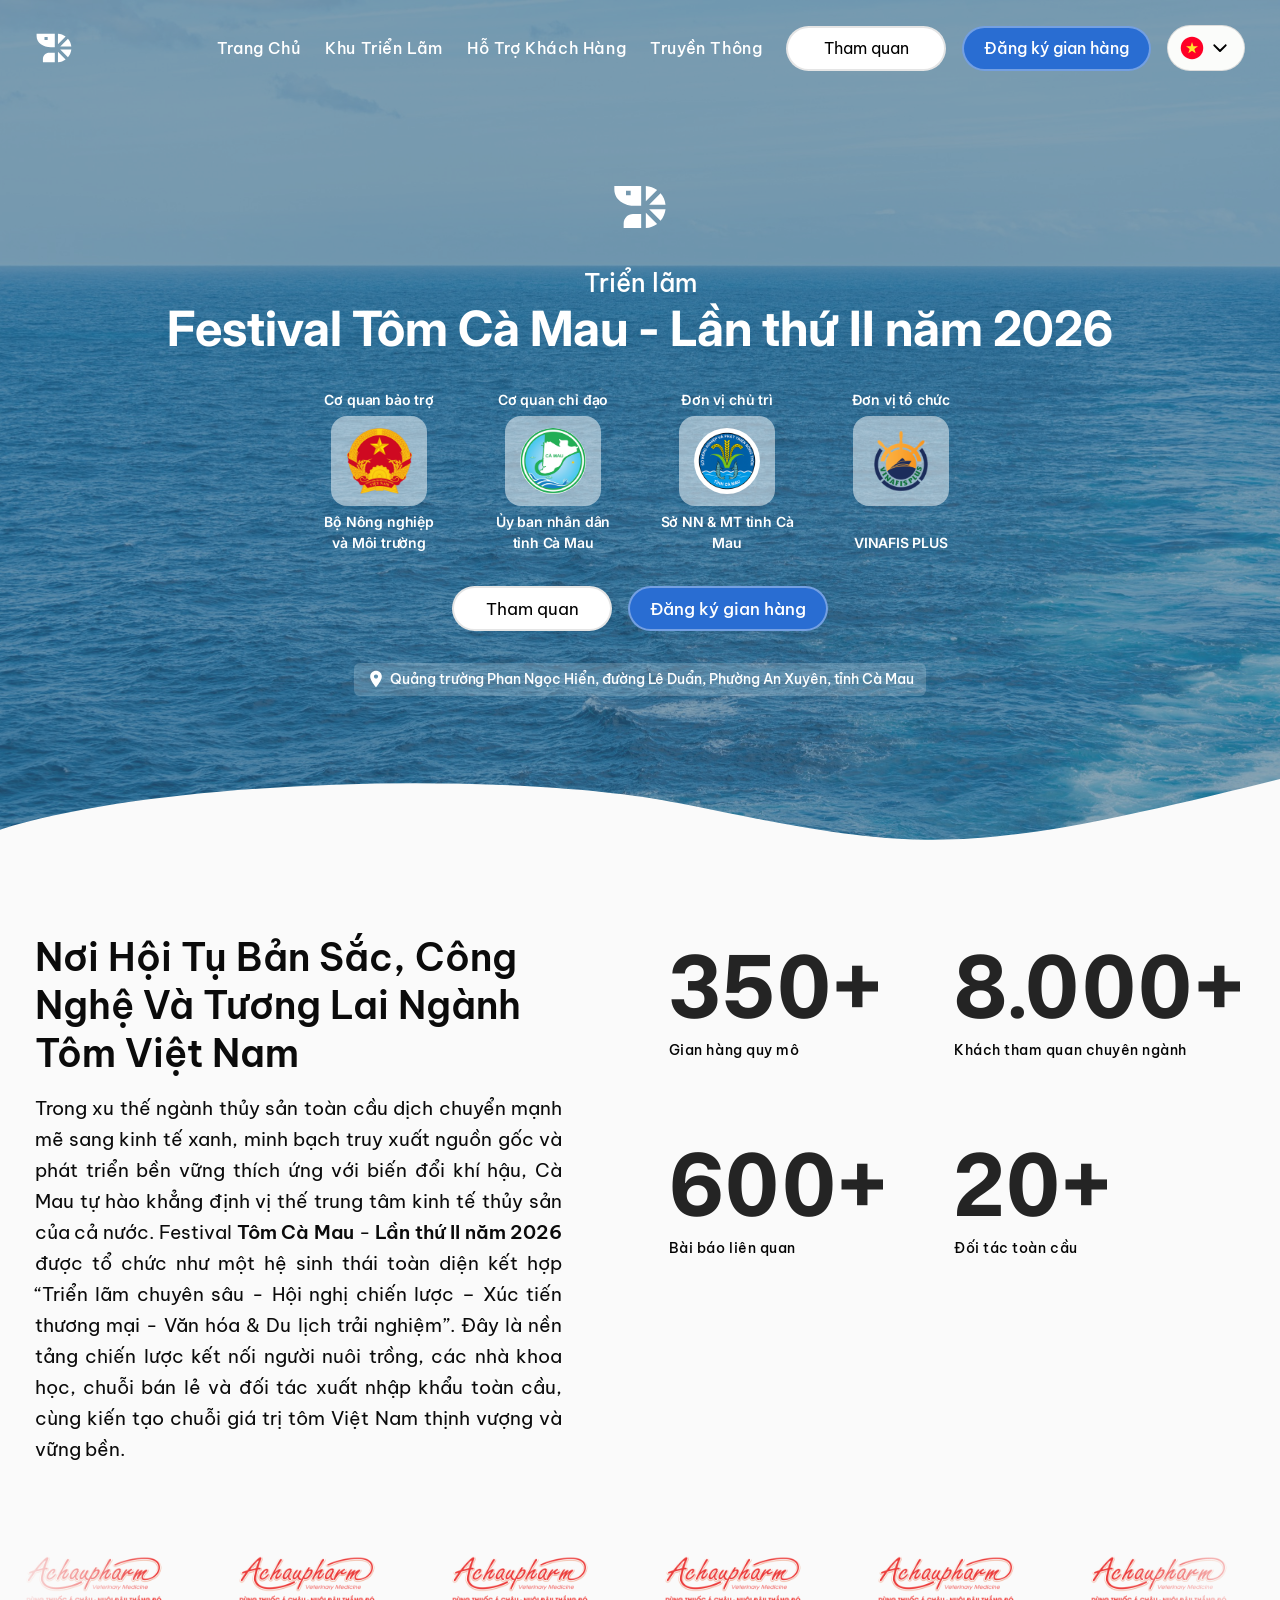
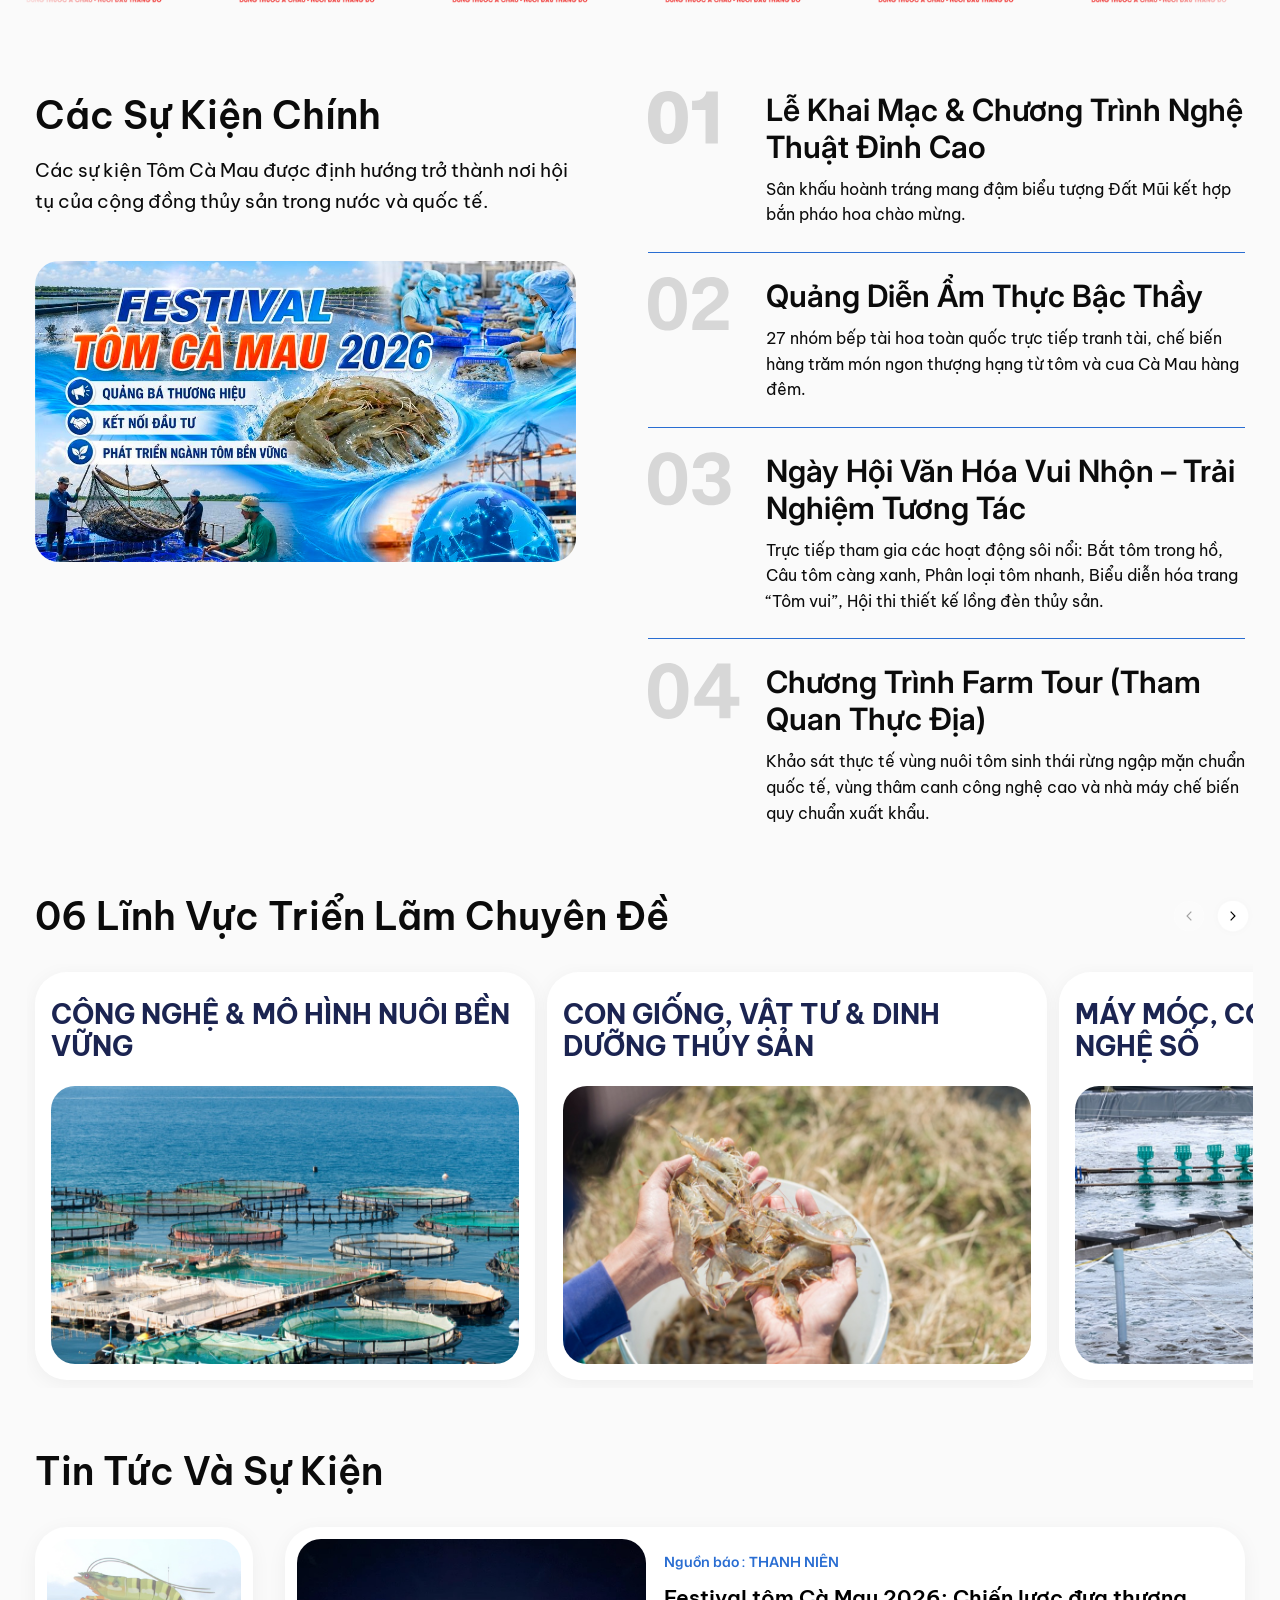
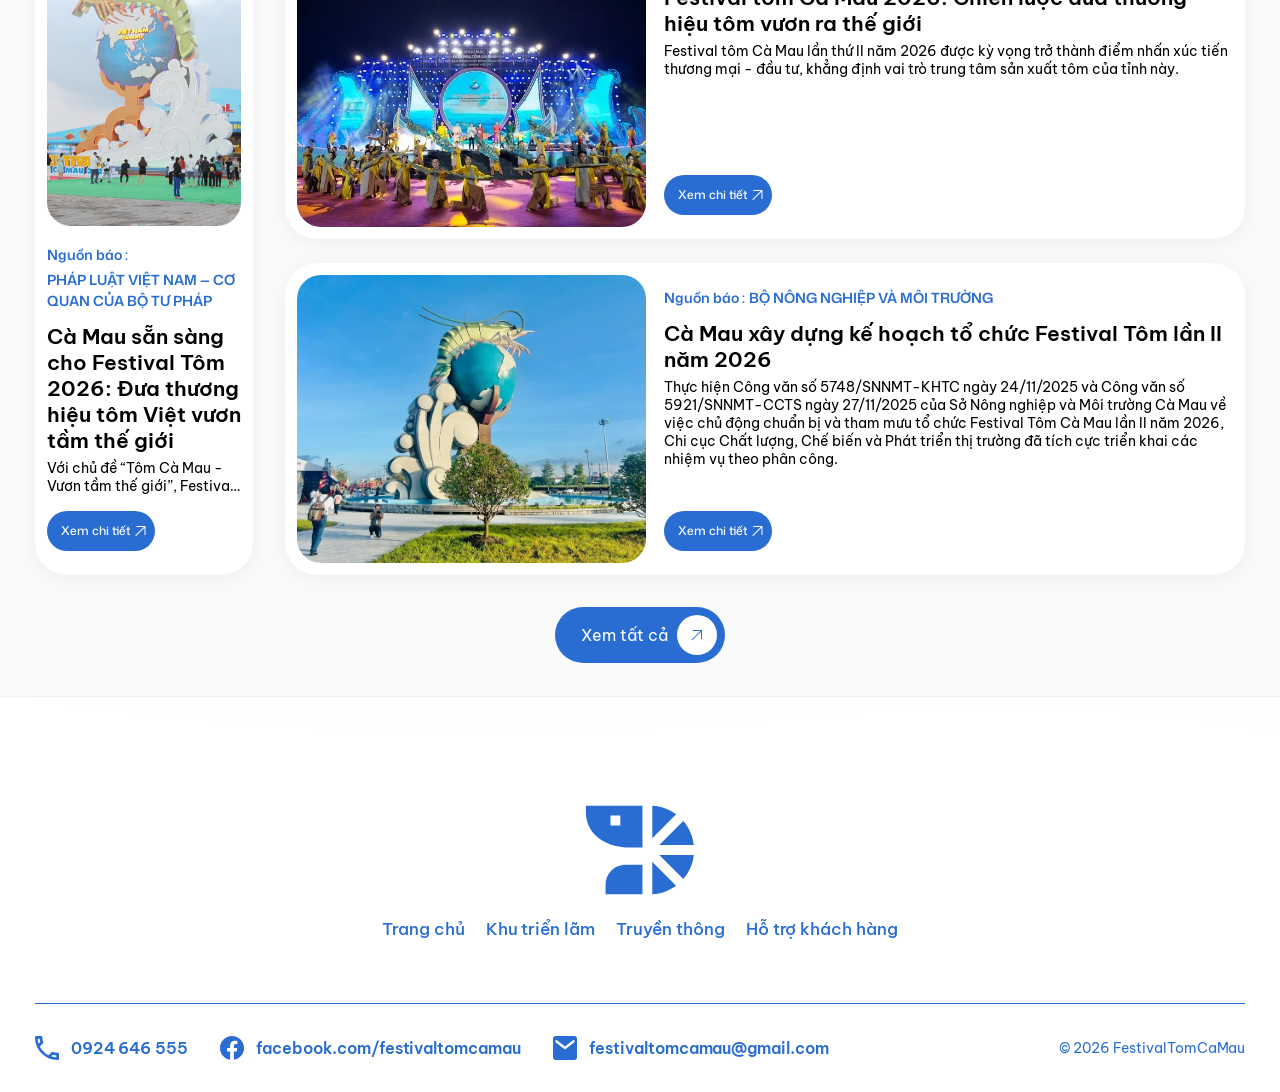
==== commit 360eb46b: "Update style" ====
--- a/index.html
+++ b/index.html
@@ -11,6 +11,7 @@
   <link rel="preconnect" href="https://fonts.gstatic.com" crossorigin>
   <link rel="stylesheet"
     href="https://fonts.googleapis.com/css2?family=Be+Vietnam+Pro:wght@400;500;600;700&family=Inter:wght@400;600;700&family=Mona+Sans:wght@600;700&display=swap">
+  <link rel="stylesheet" href="assets/vendor/swiper/swiper-bundle.min.css">
   <link rel="stylesheet" href="css/tokens.css">
   <link rel="stylesheet" href="css/base.css">
   <link rel="stylesheet" href="css/index.css">
@@ -29,7 +30,7 @@
       <a href="index.html">trang chủ</a>
       <a href="booth.html">khu triển lãm</a>
       <a href="visitor.html">Hỗ trợ khách hàng</a>
-      <a href="#news">truyền thông</a>
+      <a href="media.html">truyền thông</a>
     </nav>
 
     <div class="site-header__actions">
@@ -52,7 +53,7 @@
   <a href="index.html">trang chủ</a>
   <a href="booth.html">khu triển lãm</a>
   <a href="visitor.html">Hỗ trợ khách hàng</a>
-  <a href="#news">truyền thông</a>
+  <a href="media.html">truyền thông</a>
   <div class="mobile-nav__actions">
     <a class="btn btn--light" href="visitor.html">Tham quan</a>
     <a class="btn btn--primary" href="booth.html">Đăng ký gian hàng</a>
@@ -66,22 +67,56 @@
     <img class="hero__bg" src="assets/tomfest/hero.jpg" alt="" fetchpriority="high">
 
     <div class="hero__content">
-      <div>
+      <img class="hero__mark" src="assets/tomfest/shrimp-hero.svg" alt="" width="80" height="80">
+
+      <div class="hero__heading">
         <p class="hero__kicker">Triển lãm</p>
-        <h1 class="hero__title">Tôm Fest Cà Mau</h1>
-      </div>
-
-      <img class="hero__mark" src="assets/tomfest/shrimp-hero.svg" alt="" width="193" height="193">
-
-      <div class="hero__date">
-        <img src="assets/tomfest/hero-wave-small.svg" alt="" width="167" height="44">
-        <span>11.2026</span>
-      </div>
+        <h1 class="hero__title">Festival Tôm Cà Mau - Lần thứ II năm 2026</h1>
+      </div>
+
+      <ul class="hero__orgs">
+        <li class="hero-org">
+          <p class="hero-org__role">Cơ quan bảo trợ</p>
+          <div class="hero-org__badge">
+            <img src="assets/tomfest/org-bo-nnmt.png" alt="" width="88" height="90">
+          </div>
+          <p class="hero-org__name">Bộ Nông nghiệp<br>và Môi trường</p>
+        </li>
+
+        <li class="hero-org">
+          <p class="hero-org__role">Cơ quan chỉ đạo</p>
+          <div class="hero-org__badge">
+            <img class="hero-org__logo--round" src="assets/tomfest/org-ubnd-camau.png" alt="" width="91" height="90">
+          </div>
+          <p class="hero-org__name">Ủy ban nhân dân<br>tỉnh Cà Mau</p>
+        </li>
+
+        <li class="hero-org">
+          <p class="hero-org__role">Đơn vị chủ trì</p>
+          <div class="hero-org__badge">
+            <img class="hero-org__logo--round" src="assets/tomfest/org-so-nnmt.png" alt="" width="90" height="90">
+          </div>
+          <p class="hero-org__name">Sở NN &amp; MT tỉnh Cà Mau</p>
+        </li>
+
+        <li class="hero-org">
+          <p class="hero-org__role">Đơn vị tổ chức</p>
+          <div class="hero-org__badge">
+            <img src="assets/tomfest/org-vinafis.png" alt="" width="104" height="90">
+          </div>
+          <p class="hero-org__name">VINAFIS PLUS</p>
+        </li>
+      </ul>
 
       <div class="hero__actions">
         <a class="btn btn--light" href="visitor.html">Tham quan</a>
         <a class="btn btn--primary" href="booth.html">Đăng ký gian hàng</a>
       </div>
+
+      <p class="hero__venue">
+        <img src="assets/tomfest/icon-location-white.svg" alt="" width="20" height="20">
+        <span>Quảng trường Phan Ngọc Hiển, đường Lê Duẩn, Phường An Xuyên, tỉnh Cà Mau</span>
+      </p>
     </div>
 
     <img class="hero__wave" src="assets/tomfest/hero-wave.svg" alt="" aria-hidden="true">
@@ -91,29 +126,33 @@
   <section class="about section" id="about">
     <div class="container about__grid">
       <div class="about__intro">
-        <h2 class="section-head__title">Về chúng tôi</h2>
-        <p class="section-head__lead">Lorem ipsum dolor sit amet consectetur. Nisl risus nunc facilisis tempus
-          vehicula. Fermentum nulla diam eget sed tincidunt velit lacus tristique. Mi nullam vitae volutpat
-          ullamcorper odio sed lectus. Fusce ullamcorper felis eu et nibh dis accumsan in. Cursus porta massa elit
-          amet blandit.</p>
+        <h2 class="section-head__title section-head__title--body">Nơi hội tụ bản sắc, công nghệ và tương lai ngành tôm
+          Việt Nam</h2>
+        <p class="about__text">Trong xu thế ngành thủy sản toàn cầu dịch chuyển mạnh mẽ sang kinh tế xanh, minh
+          bạch truy xuất nguồn gốc và phát triển bền vững thích ứng với biến đổi khí hậu, Cà Mau tự hào khẳng định
+          vị thế trung tâm kinh tế thủy sản của cả nước. Festival <strong>Tôm Cà Mau</strong> -
+          <strong>Lần thứ II</strong> <strong>năm 2026</strong> được tổ chức như một hệ sinh thái toàn diện kết hợp
+          “Triển lãm chuyên sâu - Hội nghị chiến lược – Xúc tiến thương mại - Văn hóa &amp; Du lịch trải nghiệm”.
+          Đây là nền tảng chiến lược kết nối người nuôi trồng, các nhà khoa học, chuỗi bán lẻ và đối tác xuất nhập
+          khẩu toàn cầu, cùng kiến tạo chuỗi giá trị tôm Việt Nam thịnh vượng và vững bền.</p>
       </div>
 
       <dl class="stats">
         <div class="stat">
-          <dd class="stat__value">250+</dd>
-          <dt class="stat__label">Gian hàng trưng bày</dt>
+          <dd class="stat__value">350+</dd>
+          <dt class="stat__label">Gian hàng quy mô</dt>
         </div>
         <div class="stat">
-          <dd class="stat__value">10.000+</dd>
+          <dd class="stat__value">8.000+</dd>
           <dt class="stat__label">Khách tham quan chuyên ngành</dt>
-        </div>
-        <div class="stat">
-          <dd class="stat__value">30+</dd>
-          <dt class="stat__label">Quốc gia tham dự</dt>
         </div>
         <div class="stat">
           <dd class="stat__value">600+</dd>
           <dt class="stat__label">Bài báo liên quan</dt>
+        </div>
+        <div class="stat">
+          <dd class="stat__value">20+</dd>
+          <dt class="stat__label">Đối tác toàn cầu</dt>
         </div>
       </dl>
     </div>
@@ -153,60 +192,105 @@
 
   <!-- ================= Các sự kiện chính ================= -->
   <section class="events section" id="events">
-    <div class="container events__inner">
-      <div class="section-head">
-        <h2 class="section-head__title">Các sự kiện chính</h2>
-        <p class="section-head__lead">Lorem ipsum dolor sit amet consectetur. Nisl risus nunc facilisis tempus
-          vehicula. Fermentum nulla diam eget sed tincidunt velit lacus tristique. Mi nullam vitae volutpat
-          ullamcorper odio sed lectus. Fusce ullamcorper felis eu et nibh dis accumsan in. Cursus porta massa elit
-          amet blandit.</p>
-      </div>
-
-      <div class="events__body">
+    <div class="container events__body">
+      <div class="events__intro">
+        <div class="section-head">
+          <h2 class="section-head__title section-head__title--body">Các sự kiện chính</h2>
+          <p class="section-head__lead">Các sự kiện Tôm Cà Mau được định hướng trở thành nơi hội tụ của cộng đồng
+            thủy sản trong nước và quốc tế.</p>
+        </div>
+
         <figure class="events__figure">
-          <img class="events__photo" src="assets/tomfest/photo.jpg" alt="Không gian sự kiện Tôm Fest Cà Mau"
+          <img class="events__photo" src="assets/tomfest/events-poster.jpg"
+            alt="Poster Festival Tôm Cà Mau 2026 — quảng bá thương hiệu, kết nối đầu tư, phát triển ngành tôm bền vững"
             loading="lazy">
         </figure>
-
-        <ol class="events__list">
-          <li class="event">
-            <img class="event__num" src="assets/tomfest/num-01.svg" alt="01" width="196" height="119">
-            <div class="event__text">
-              <h3 class="event__title">Hoạt động 1</h3>
-              <p class="event__desc">Lorem ipsum dolor sit amet consectetur. Nisl risus nunc facilisis tempus
-                vehicula. Fermentum nulla diam eget sed tincidunt velit lacus tristique. Mi nullam vitae volutpat
-                ullamcorper odio sed lectus.</p>
-            </div>
-          </li>
-          <li class="event">
-            <img class="event__num" src="assets/tomfest/num-02.svg" alt="02" width="196" height="119">
-            <div class="event__text">
-              <h3 class="event__title">Hoạt động 2</h3>
-              <p class="event__desc">Lorem ipsum dolor sit amet consectetur. Nisl risus nunc facilisis tempus
-                vehicula. Fermentum nulla diam eget sed tincidunt velit lacus tristique. Mi nullam vitae volutpat
-                ullamcorper odio sed lectus.</p>
-            </div>
-          </li>
-          <li class="event">
-            <img class="event__num" src="assets/tomfest/num-03.svg" alt="03" width="196" height="119">
-            <div class="event__text">
-              <h3 class="event__title">Hoạt động 3</h3>
-              <p class="event__desc">Lorem ipsum dolor sit amet consectetur. Nisl risus nunc facilisis tempus
-                vehicula. Fermentum nulla diam eget sed tincidunt velit lacus tristique. Mi nullam vitae volutpat
-                ullamcorper odio sed lectus.</p>
-            </div>
-          </li>
-          <li class="event">
-            <img class="event__num" src="assets/tomfest/num-04.svg" alt="04" width="196" height="119">
-            <div class="event__text">
-              <h3 class="event__title">Hoạt động 4</h3>
-              <p class="event__desc">Lorem ipsum dolor sit amet consectetur. Nisl risus nunc facilisis tempus
-                vehicula. Fermentum nulla diam eget sed tincidunt velit lacus tristique. Mi nullam vitae volutpat
-                ullamcorper odio sed lectus.</p>
-            </div>
-          </li>
-        </ol>
-      </div>
+      </div>
+
+      <ol class="events__list">
+        <li class="event">
+          <img class="event__num" src="assets/tomfest/num-01.svg" alt="01" width="140" height="119">
+          <div class="event__text">
+            <h3 class="event__title">Lễ Khai mạc &amp; Chương trình Nghệ thuật Đỉnh cao</h3>
+            <p class="event__desc">Sân khấu hoành tráng mang đậm biểu tượng Đất Mũi kết hợp bắn pháo hoa chào
+              mừng.</p>
+          </div>
+        </li>
+        <li class="event">
+          <img class="event__num" src="assets/tomfest/num-02.svg" alt="02" width="140" height="119">
+          <div class="event__text">
+            <h3 class="event__title">Quảng diễn Ẩm thực Bậc thầy</h3>
+            <p class="event__desc">27 nhóm bếp tài hoa toàn quốc trực tiếp tranh tài, chế biến hàng trăm món ngon
+              thượng hạng từ tôm và cua Cà Mau hàng đêm.</p>
+          </div>
+        </li>
+        <li class="event">
+          <img class="event__num" src="assets/tomfest/num-03.svg" alt="03" width="140" height="119">
+          <div class="event__text">
+            <h3 class="event__title">Ngày hội Văn hóa Vui nhộn – Trải nghiệm Tương tác</h3>
+            <p class="event__desc">Trực tiếp tham gia các hoạt động sôi nổi: Bắt tôm trong hồ, Câu tôm càng xanh,
+              Phân loại tôm nhanh, Biểu diễn hóa trang “Tôm vui”, Hội thi thiết kế lồng đèn thủy sản.</p>
+          </div>
+        </li>
+        <li class="event">
+          <img class="event__num" src="assets/tomfest/num-04.svg" alt="04" width="140" height="119">
+          <div class="event__text">
+            <h3 class="event__title">Chương trình Farm Tour (Tham quan thực địa)</h3>
+            <p class="event__desc">Khảo sát thực tế vùng nuôi tôm sinh thái rừng ngập mặn chuẩn quốc tế, vùng thâm
+              canh công nghệ cao và nhà máy chế biến quy chuẩn xuất khẩu.</p>
+          </div>
+        </li>
+      </ol>
+    </div>
+  </section>
+
+  <!-- ================= 06 lĩnh vực triển lãm chuyên đề ================= -->
+  <section class="zones section" id="zones">
+    <div class="container zones__inner">
+      <div class="zones__head">
+        <h2 class="section-head__title section-head__title--body">06 lĩnh vực triển lãm chuyên đề</h2>
+
+        <div class="zones__nav">
+          <button class="carousel-nav" id="zones-prev" type="button" aria-label="Lĩnh vực trước">
+            <img src="assets/tomfest/icon-nav-left.svg" alt="" width="64" height="64">
+          </button>
+          <button class="carousel-nav" id="zones-next" type="button" aria-label="Lĩnh vực tiếp theo">
+            <img src="assets/tomfest/icon-nav-right.svg" alt="" width="64" height="64">
+          </button>
+        </div>
+      </div>
+
+      <vnf-carousel class="zones__carousel" slides-per-view="auto" space-between="12" prev="#zones-prev"
+        next="#zones-next">
+        <div class="swiper">
+          <div class="swiper-wrapper">
+          <div class="swiper-slide zone-card">
+            <h3 class="zone-card__title">CÔNG NGHỆ &amp; MÔ HÌNH NUÔI BỀN VỮNG</h3>
+            <img class="zone-card__photo" src="assets/tomfest/zone-cong-nghe-nuoi.jpg" alt="Lồng nuôi biển công nghệ cao" loading="lazy">
+          </div>
+          <div class="swiper-slide zone-card">
+            <h3 class="zone-card__title">CON GIỐNG, VẬT TƯ &amp; DINH DƯỠNG THỦY SẢN</h3>
+            <img class="zone-card__photo" src="assets/tomfest/zone-con-giong.jpg" alt="Tôm giống trên tay người nuôi" loading="lazy">
+          </div>
+          <div class="swiper-slide zone-card">
+            <h3 class="zone-card__title">MÁY MÓC, CƠ GIỚI HÓA &amp; CÔNG NGHỆ SỐ</h3>
+            <img class="zone-card__photo" src="assets/tomfest/zone-may-moc.jpg" alt="Hệ thống quạt nước và thiết bị ao nuôi" loading="lazy">
+          </div>
+          <div class="swiper-slide zone-card">
+            <h3 class="zone-card__title">SẢN PHẨM GIÁ TRỊ GIA TĂNG &amp; CHẾ BIẾN SÂU</h3>
+            <img class="zone-card__photo" src="assets/tomfest/zone-che-bien.jpg" alt="Dây chuyền sơ chế tôm xuất khẩu" loading="lazy">
+          </div>
+          <div class="swiper-slide zone-card">
+            <h3 class="zone-card__title">ĐẠI NGÀN SẢN PHẨM OCOP &amp; ĐẶC SẢN VÙNG MIỀN</h3>
+            <img class="zone-card__photo" src="assets/tomfest/zone-ocop.jpg" alt="Gian trưng bày sản phẩm OCOP" loading="lazy">
+          </div>
+          <div class="swiper-slide zone-card">
+            <h3 class="zone-card__title">KHÔNG GIAN VĂN HÓA ẨM THỰC TÔM – CUA CÀ MAU</h3>
+            <img class="zone-card__photo" src="assets/tomfest/zone-am-thuc.jpg" alt="Khu ẩm thực tôm cua Cà Mau" loading="lazy">
+          </div>
+          </div>
+        </div>
+      </vnf-carousel>
     </div>
   </section>
 
@@ -214,65 +298,78 @@
   <section class="news section" id="news">
     <div class="container news__inner">
       <div class="section-head">
-        <h2 class="section-head__title section-head__title--bold">Tin tức và sự kiện</h2>
-        <p class="section-head__lead">Lorem ipsum dolor sit amet consectetur. Nisl risus nunc facilisis tempus
-          vehicula. Fermentum nulla diam eget sed tincidunt velit lacus tristique.</p>
+        <h2 class="section-head__title section-head__title--body">Tin tức và sự kiện</h2>
       </div>
 
       <div class="news__grid">
-        <article class="news__feature">
-          <a class="news-card" href="#news">
-            <img class="news-card__photo" src="assets/tomfest/photo.jpg" alt="" loading="lazy">
+        <article class="news-card news__feature">
+          <img class="news-card__photo" src="assets/tomfest/news-1.jpg"
+            alt="Không gian Festival Tôm Cà Mau với mô hình tôm và địa cầu" loading="lazy">
+          <div class="news-card__body">
+            <p class="news-card__source">Nguồn báo :
+              <span>Pháp luật Việt Nam — Cơ quan của Bộ Tư pháp</span>
+            </p>
+            <div class="news-card__main">
+              <div class="news-card__text">
+                <h3 class="news-card__title">Cà Mau sẵn sàng cho Festival Tôm 2026: Đưa thương hiệu tôm Việt vươn
+                  tầm thế giới</h3>
+                <p class="news-card__desc news-card__desc--clamp">Với chủ đề “Tôm Cà Mau - Vươn tầm thế giới”,
+                  Festival Tôm Cà Mau lần thứ II năm 2026 sẽ diễn ra từ ngày 21 đến 23/11. Đây không chỉ là sự kiện
+                  xúc tiến đầu tư, thương mại quy mô lớn của ngành tôm Việt Nam, Festival còn là diễn đàn kết nối
+                  doanh nghiệp, nhà khoa học, nhà đầu tư và người nuôi tôm, góp phần quảng bá thương hiệu tôm Cà
+                  Mau, mở rộng thị trường và thúc đẩy ngành hàng phát triển theo hướng xanh, bền vững và hội nhập
+                  quốc tế.</p>
+              </div>
+              <a class="btn btn--detail" href="https://baophapluat.vn/ca-mau-san-sang-cho-festival-tom-2026-dua-thuong-hieu-tom-viet-vuon-tam-the-gioi.html">
+                Xem chi tiết
+                <img src="assets/tomfest/icon-arrow-sm.svg" alt="" width="13" height="14">
+              </a>
+            </div>
+          </div>
+        </article>
+
+        <div class="news__side">
+          <article class="news-card news-card--row">
+            <img class="news-card__photo" src="assets/tomfest/news-2.jpg"
+              alt="Sân khấu đêm khai mạc Festival Tôm Cà Mau" loading="lazy">
             <div class="news-card__body">
-              <p class="news-card__date">
-                <img src="assets/tomfest/icon-time.svg" alt="" width="24" height="24">
-                <time datetime="2026-09-12">12-9-2026</time>
-              </p>
-              <div class="news-card__head">
-                <h3 class="news-card__title">Lorem ipsum dolor sit amet consectetur.</h3>
-                <img class="arrow-icon" src="assets/tomfest/icon-arrow.svg" alt="" width="40" height="40">
+              <p class="news-card__source">Nguồn báo : <span>Thanh Niên</span></p>
+              <div class="news-card__main">
+                <div class="news-card__text">
+                  <h3 class="news-card__title">Festival tôm Cà Mau 2026: Chiến lược đưa thương hiệu tôm vươn ra thế
+                    giới</h3>
+                  <p class="news-card__desc">Festival tôm Cà Mau lần thứ II năm 2026 được kỳ vọng trở thành điểm
+                    nhấn xúc tiến thương mại - đầu tư, khẳng định vai trò trung tâm sản xuất tôm của tỉnh này.</p>
+                </div>
+                <a class="btn btn--detail"
+                  href="https://thanhnien.vn/festival-tom-ca-mau-2026-chien-luoc-dua-thuong-hieu-tom-vuon-ra-the-gioi-185251228162250396.htm?gidzl=6GQQHgbcedeP79X4fd-XV1aOaq2mTVjwKX38HU8cydi45i56iN3xVm91aHErTluZKK2H7pc7L0i9h6MeUG">
+                  Xem chi tiết
+                  <img src="assets/tomfest/icon-arrow-sm.svg" alt="" width="13" height="14">
+                </a>
               </div>
-              <p class="news-card__desc">Lorem ipsum dolor sit amet consectetur. Vitae mi massa et venenatis mauris
-                ut. Lectus sit sed porttitor duis sapien egestas ac consequat ac.</p>
             </div>
-          </a>
-        </article>
-
-        <div class="news__side">
-          <article>
-            <a class="news-card news-card--row" href="#news">
-              <img class="news-card__photo" src="assets/tomfest/photo.jpg" alt="" loading="lazy">
-              <div class="news-card__body">
-                <p class="news-card__date">
-                  <img src="assets/tomfest/icon-time.svg" alt="" width="24" height="24">
-                  <time datetime="2026-09-12">12-9-2026</time>
-                </p>
-                <div class="news-card__head">
-                  <h3 class="news-card__title">Lorem ipsum dolor sit amet consectetur.</h3>
-                  <img class="arrow-icon" src="assets/tomfest/icon-arrow.svg" alt="" width="40" height="40">
+          </article>
+
+          <article class="news-card news-card--row">
+            <img class="news-card__photo" src="assets/tomfest/news-3.jpg"
+              alt="Biểu tượng tôm Cà Mau đặt tại quảng trường" loading="lazy">
+            <div class="news-card__body">
+              <p class="news-card__source">Nguồn báo : <span>Bộ Nông nghiệp và Môi trường</span></p>
+              <div class="news-card__main">
+                <div class="news-card__text">
+                  <h3 class="news-card__title">Cà Mau xây dựng kế hoạch tổ chức Festival Tôm lần II năm 2026</h3>
+                  <p class="news-card__desc">Thực hiện Công văn số 5748/SNNMT-KHTC ngày 24/11/2025 và Công văn số
+                    5921/SNNMT-CCTS ngày 27/11/2025 của Sở Nông nghiệp và Môi trường Cà Mau về việc chủ động chuẩn
+                    bị và tham mưu tổ chức Festival Tôm Cà Mau lần II năm 2026, Chi cục Chất lượng, Chế biến và Phát
+                    triển thị trường đã tích cực triển khai các nhiệm vụ theo phân công.</p>
                 </div>
-                <p class="news-card__desc">Lorem ipsum dolor sit amet consectetur. Vitae mi massa et venenatis mauris
-                  ut. Lectus sit sed porttitor duis sapien egestas ac consequat ac.</p>
+                <a class="btn btn--detail"
+                  href="https://mae.gov.vn/ca-mau-xay-dung-ke-hoach-to-chuc-festival-tom-lan-ii-nam-2026-20573.htm">
+                  Xem chi tiết
+                  <img src="assets/tomfest/icon-arrow-sm.svg" alt="" width="13" height="14">
+                </a>
               </div>
-            </a>
-          </article>
-
-          <article>
-            <a class="news-card news-card--row" href="#news">
-              <img class="news-card__photo" src="assets/tomfest/photo.jpg" alt="" loading="lazy">
-              <div class="news-card__body">
-                <p class="news-card__date">
-                  <img src="assets/tomfest/icon-time.svg" alt="" width="24" height="24">
-                  <time datetime="2026-09-12">12-9-2026</time>
-                </p>
-                <div class="news-card__head">
-                  <h3 class="news-card__title">Lorem ipsum dolor sit amet consectetur.</h3>
-                  <img class="arrow-icon" src="assets/tomfest/icon-arrow.svg" alt="" width="40" height="40">
-                </div>
-                <p class="news-card__desc">Lorem ipsum dolor sit amet consectetur. Vitae mi massa et venenatis mauris
-                  ut. Lectus sit sed porttitor duis sapien egestas ac consequat ac.</p>
-              </div>
-            </a>
+            </div>
           </article>
         </div>
       </div>
@@ -297,7 +394,7 @@
       <nav class="footer-nav" aria-label="Điều hướng chân trang">
         <a href="index.html">Trang chủ</a>
         <a href="booth.html">Khu triển lãm</a>
-        <a href="#news">Truyền thông</a>
+        <a href="media.html">Truyền thông</a>
         <a href="visitor.html">Hỗ trợ khách hàng</a>
       </nav>
     </div>
@@ -309,17 +406,19 @@
           <li><img src="assets/tomfest/icon-phone.svg" alt="Điện thoại" width="24" height="24"><a
             href="tel:+84924646555">0924 646 555</a></li>
           <li><img src="assets/tomfest/icon-facebook.svg" alt="Facebook" width="24" height="24"><a
-            href="https://facebook.com/marintechexpo" rel="noopener">facebook.com/marintechexpo</a></li>
+            href="https://facebook.com/festivaltomcamau" rel="noopener">facebook.com/festivaltomcamau</a></li>
           <li><img src="assets/tomfest/icon-email.svg" alt="Email" width="24" height="24"><a
-            href="mailto:marintech.expo@gmail.com">marintech.expo@gmail.com</a></li>
+            href="mailto:festivaltomcamau@gmail.com">festivaltomcamau@gmail.com</a></li>
         </ul>
-        <p class="footer-copy">© 2026 TomFestCaMau</p>
+        <p class="footer-copy">© 2026 FestivalTomCaMau</p>
       </div>
     </div>
   </div>
 </footer>
 
 <script src="assets/js/site.js" defer></script>
+<script src="assets/vendor/swiper/swiper-bundle.min.js" defer></script>
+<script src="assets/js/vnf-carousel.js?v=2" defer></script>
 </body>
 
 </html>
--- a/css/tokens.css
+++ b/css/tokens.css
@@ -14,6 +14,10 @@
   /* --- Color: text -------------------------------------------------------- */
   --c-ink: #0b0b0b;              /* tiêu đề, đoạn văn */
   --c-ink-strong: #040404;       /* nhãn số liệu */
+  --c-ink-navy: #1b2451;         /* tiêu đề card lĩnh vực triển lãm, tiêu đề hội nghị */
+  --c-ink-deep: #0b2326;         /* eyebrow trang truyền thông */
+  --c-primary-deep: #194a91;     /* nút "Đăng ký tham gia" */
+  --c-on-deep: #fff8ea;
   --c-text: rgb(0 0 0 / 86%);    /* số liệu lớn */
   --c-on-dark: #ffffff;
   --c-on-dark-muted: rgb(255 255 255 / 80%);
@@ -45,13 +49,19 @@
 
   /* --- Color: border ------------------------------------------------------- */
   --c-border: #f1f1f1;
-  --c-hairline: #e3e3e3;
+  --c-hairline: #296DD2;
   --c-border-pill: rgb(0 0 0 / 12%);
   --c-border-card: rgb(0 0 0 / 8%);
   --c-fill-subtle: rgb(5 5 5 / 3%);
   --c-border-light: rgb(0 0 0 / 10%);
   --c-border-on-dark: rgb(255 255 255 / 35%);
-  --c-hero-overlay: rgb(0 0 0 / 20%);
+  --c-hero-overlay: rgb(52 98 125 / 58%);
+  --c-info-bg: rgb(0 98 255 / 4%);            /* ô thông tin hội nghị */
+  --c-info-border: rgb(0 98 255 / 34%);
+  --c-chip-soft-bg: rgb(41 109 210 / 8%);     /* chip ngày/giờ/địa điểm */
+  --c-chip-soft-border: rgb(41 109 210 / 18%);
+  --c-glass: rgb(255 255 255 / 50%);        /* thẻ logo đơn vị trên hero */
+  --c-glass-soft: rgb(255 255 255 / 18%);   /* chip địa điểm trên hero */
 
   /* --- Typography: family --------------------------------------------------- */
   --font-display: "Inter", "Segoe UI", system-ui, sans-serif;   /* tiêu đề */
@@ -64,15 +74,16 @@
   --fw-semibold: 600;
   --fw-bold: 700;
 
-  /* --- Typography: fluid scale (393px → 1920px) ------------------------------ */
-  --fs-hero: clamp(2.5rem, 1.984rem + 2.1vw, 4.5rem);        /* 40 → 72  */
-  --fs-hero-kicker: clamp(1.125rem, 0.9rem + 0.92vw, 2rem);  /* 18 → 32  */
-  --fs-h2: clamp(1.75rem, 1.428rem + 1.31vw, 3rem);          /* 28 → 48  */
-  --fs-h3: clamp(1.5rem, 1.243rem + 1.05vw, 2.5rem);         /* 24 → 40  */
-  --fs-h4: clamp(1.125rem, 1.029rem + 0.39vw, 1.5rem);       /* 18 → 24  */
-  --fs-stat: clamp(2.5rem, -0.18rem + 6.4vw, 7.5rem);        /* 40 → 120 */
-  --fs-lead: clamp(1rem, 0.871rem + 0.52vw, 1.5rem);         /* 16 → 24  */
-  --fs-nav: clamp(1rem, 0.968rem + 0.13vw, 1.125rem);        /* 16 → 18  */
+  /* --- Typography: fluid scale --------------------------------------------------*/
+  --fs-hero: clamp(1.875rem, 1.359rem + 2.1vw, 3.25rem);          /* 30 → 52 → 64  */
+  --fs-hero-kicker: clamp(1.125rem, 0.937rem + 0.76vw, 1.625rem); /* 18 → 26 → 32  */
+  --fs-h2: clamp(1.75rem, 1.469rem + 1.15vw, 2.5rem);             /* 28 → 40 → 48  */
+  --fs-h3: clamp(1.5rem, 1.312rem + 0.76vw, 2rem);                /* 24 → 32 → 40  */
+  --fs-h4: clamp(1.125rem, 1.055rem + 0.29vw, 1.3125rem);         /* 18 → 21 → 24  */
+  --fs-stat: clamp(2.5rem, 1.186rem + 5.35vw, 6rem);              /* 40 → 96 → 120 */
+  --fs-lead: clamp(1rem, 0.906rem + 0.38vw, 1.25rem);             /* 16 → 20 → 24  */
+  --fs-zone: clamp(1.25rem, 1.0625rem + 0.76vw, 1.75rem);         /* 20 → 28 → 32  */
+  --fs-nav: clamp(1rem, 0.977rem + 0.1vw, 1.0625rem);             /* 16 → 17 → 18  */
   --fs-body: 1rem;                                            /* 16 */
   --fs-sm: 0.875rem;                                          /* 14 */
   --fs-label: 0.75rem;                                        /* 12 */
@@ -83,9 +94,11 @@
   --lh-tight: 1.2;
   --lh-normal: normal;
   --lh-body: 1.5;
+  --lh-relaxed: 1.6;
   --ls-nav: 0.6px;
   --ls-stat: 0.52px;
   --ls-contact: -0.0396px;
+  --ls-org: -0.18px;
 
   /* --- Spacing --------------------------------------------------------------- */
   --space-3xs: 4px;
@@ -101,7 +114,7 @@
   --space-5xl: 72px;
 
   /* Khoảng cách giữa các section: 56px (mobile) → 120px (desktop) */
-  --space-section: clamp(3.5rem, 2.53rem + 3.93vw, 7.5rem);
+  --space-section: clamp(2rem, 2.53rem + 2vw, 5rem);
 
   /* --- Layout ---------------------------------------------------------------- */
   --content-max: 1824px;
@@ -112,6 +125,7 @@
   --footer-wave-h: clamp(28px, 4.9vw, 94px);
 
   /* --- Radius ----------------------------------------------------------------- */
+  --radius-xs: 6px;
   --radius-sm: 8px;
   --radius-input: 8px;
   --radius-input-lg: 12px;
@@ -121,7 +135,7 @@
   --radius-pill: 999px;
 
   /* --- Elevation --------------------------------------------------------------- */
-  --shadow-card: 0 2px 16px rgb(11 11 11 / 4%);
+  --shadow-card: 0 4px 20px rgb(0 0 0 / 5%);
   --shadow-float: 0 0 6px rgb(0 0 0 / 10%);
   --shadow-field: inset 0 0 1px 0 rgb(0 0 0 / 8%), inset 0 0 3px 0 rgb(0 0 0 / 12%);
   --shadow-field-focus: inset 0 0 1px 0 rgb(25 74 145 / 8%), inset 0 0 3px 0 rgb(25 74 145 / 12%);
@@ -136,3 +150,18 @@
 @media (min-width: 1024px) {
   :root { --header-h: 96px; }
 }
+
+/* Đoạn 2 của thang chữ: từ 1440px trở lên mới tiến dần về cỡ gốc trong Figma (1920px) */
+@media (min-width: 1440px) {
+  :root {
+    --fs-hero: clamp(3.25rem, 1rem + 2.5vw, 4rem);              /* 52 → 64  */
+    --fs-hero-kicker: clamp(1.625rem, 0.5rem + 1.25vw, 2rem);   /* 26 → 32  */
+    --fs-h2: clamp(2.5rem, 1rem + 1.67vw, 3rem);                /* 40 → 48  */
+    --fs-h3: clamp(2rem, 0.5rem + 1.67vw, 2.5rem);              /* 32 → 40  */
+    --fs-h4: clamp(1.3125rem, 0.75rem + 0.63vw, 1.5rem);        /* 21 → 24  */
+    --fs-stat: clamp(6rem, 1.5rem + 5vw, 7.5rem);               /* 96 → 120 */
+    --fs-lead: clamp(1.25rem, 0.5rem + 0.7vw, 1.5rem);         /* 20 → 24  */
+    --fs-zone: clamp(1.75rem, 1rem + 0.83vw, 2rem);             /* 28 → 32  */
+    --fs-nav: clamp(1.0625rem, 0.875rem + 0.21vw, 1.125rem);    /* 17 → 18  */
+  }
+}
--- a/css/base.css
+++ b/css/base.css
@@ -6,7 +6,9 @@
 /* --- Reset ----------------------------------------------------------------- */
 *,
 *::before,
-*::after { box-sizing: border-box; }
+*::after {
+  box-sizing: border-box;
+}
 
 html {
   -webkit-text-size-adjust: 100%;
@@ -15,7 +17,9 @@
 }
 
 @media (prefers-reduced-motion: reduce) {
-  html { scroll-behavior: auto; }
+  html {
+    scroll-behavior: auto;
+  }
 }
 
 body {
@@ -29,16 +33,48 @@
   overflow-x: hidden;
 }
 
-body.has-nav-open { overflow: hidden; }
-
-h1, h2, h3, h4, p, figure, dl, dd { margin: 0; }
-
-fieldset { margin: 0; padding: 0; border: 0; min-width: 0; }
-legend { padding: 0; }
-ul, ol { margin: 0; padding: 0; list-style: none; }
-img, svg, video { display: block; max-width: 100%; }
-a { color: inherit; text-decoration: none; }
-button { font: inherit; color: inherit; background: none; border: 0; cursor: pointer; }
+body.has-nav-open {
+  overflow: hidden;
+}
+
+h1, h2, h3, h4, p, figure, dl, dd {
+  margin: 0;
+}
+
+fieldset {
+  margin: 0;
+  padding: 0;
+  border: 0;
+  min-width: 0;
+}
+
+legend {
+  padding: 0;
+}
+
+ul, ol {
+  margin: 0;
+  padding: 0;
+  list-style: none;
+}
+
+img, svg, video {
+  display: block;
+  max-width: 100%;
+}
+
+a {
+  color: inherit;
+  text-decoration: none;
+}
+
+button {
+  font: inherit;
+  color: inherit;
+  background: none;
+  border: 0;
+  cursor: pointer;
+}
 
 :focus-visible {
   outline: 2px solid var(--c-primary);
@@ -47,8 +83,10 @@
 
 .visually-hidden {
   position: absolute;
-  width: 1px; height: 1px;
-  margin: -1px; padding: 0;
+  width: 1px;
+  height: 1px;
+  margin: -1px;
+  padding: 0;
   overflow: hidden;
   clip-path: inset(50%);
   white-space: nowrap;
@@ -62,7 +100,9 @@
   padding-inline: var(--gutter);
 }
 
-.section { padding-block: calc(var(--space-section) / 2); }
+.section {
+  padding-block: calc(var(--space-section) / 2);
+}
 
 /* --- Section heading ---------------------------------------------------------- */
 .section-head {
@@ -80,11 +120,18 @@
   color: var(--c-ink);
 }
 
-.section-head__title--bold { font-weight: var(--fw-bold); }
+.section-head__title--bold {
+  font-weight: var(--fw-bold);
+}
+
+/* Tiêu đề section dùng font body (Be Vietnam Pro) — Về chúng tôi, Các sự kiện chính */
+.section-head__title--body {
+  font-family: var(--font-body);
+}
 
 .section-head__lead {
   font-size: var(--fs-lead);
-  line-height: var(--lh-normal);
+  line-height: var(--lh-relaxed);
   color: var(--c-ink);
   max-width: 982px;
 }
@@ -103,11 +150,16 @@
   line-height: var(--lh-normal);
   white-space: nowrap;
   transition: background-color var(--dur) var(--ease), color var(--dur) var(--ease),
-              border-color var(--dur) var(--ease), transform var(--dur-fast) var(--ease);
-}
-
-.btn:hover { transform: translateY(-1px); }
-.btn:active { transform: translateY(0); }
+  border-color var(--dur) var(--ease), transform var(--dur-fast) var(--ease);
+}
+
+.btn:hover {
+  transform: translateY(-1px);
+}
+
+.btn:active {
+  transform: translateY(0);
+}
 
 .btn--light {
   min-width: 160px;
@@ -116,7 +168,10 @@
   border-color: var(--c-border-light);
   color: #000;
 }
-.btn--light:hover { background: #f0f4fb; }
+
+.btn--light:hover {
+  background: #f0f4fb;
+}
 
 .btn--primary {
   background: var(--c-primary);
@@ -124,7 +179,10 @@
   color: var(--c-on-dark);
   font-weight: var(--fw-medium);
 }
-.btn--primary:hover { background: var(--c-primary-hover); }
+
+.btn--primary:hover {
+  background: var(--c-primary-hover);
+}
 
 /* Nút "Xem tất cả": chữ trái, icon tròn phải */
 .btn--pill-icon {
@@ -133,8 +191,50 @@
   border-color: transparent;
   color: var(--c-on-dark);
 }
-.btn--pill-icon:hover { background: var(--c-primary-hover); }
-.btn--pill-icon img { width: 40px; height: 40px; }
+
+.btn--pill-icon:hover {
+  background: var(--c-primary-hover);
+}
+
+.btn--pill-icon img {
+  width: 40px;
+  height: 40px;
+}
+
+/* Nút "Xem chi tiết" trong card tin tức: pill nhỏ, mũi tên chéo lên */
+.btn--detail {
+  gap: var(--space-3xs);
+  min-height: 40px;
+  padding: 6px 6px 6px 12px;
+  background: var(--c-primary);
+  border-color: transparent;
+  font-family: var(--font-num);
+  font-weight: var(--fw-medium);
+  font-size: var(--fs-label);
+  color: var(--c-on-dark);
+  font-variation-settings: "wdth" 100;
+}
+.btn--detail:hover { background: var(--c-primary-hover); }
+
+/* Nút khối xanh đậm, bo nhẹ — dùng ở card hội nghị (media.html) */
+.btn--deep {
+  min-height: 44px;
+  padding: 4px 16px;
+  border-radius: var(--radius-sm);
+  border-color: var(--c-border-card);
+  background: var(--c-primary-deep);
+  font-family: var(--font-display);
+  font-weight: var(--fw-semibold);
+  line-height: 1.48;
+  letter-spacing: var(--ls-org);
+  color: var(--c-on-deep);
+}
+.btn--deep:hover { background: #143b74; }
+.btn--detail img {
+  width: 13px;
+  height: 14px;
+  transform: rotate(45deg);
+}
 
 /* --- Icon tròn mũi tên ----------------------------------------------------------- */
 .arrow-icon {
@@ -144,7 +244,9 @@
   transition: transform var(--dur) var(--ease);
 }
 
-a:hover .arrow-icon { transform: translate(2px, -2px); }
+a:hover .arrow-icon {
+  transform: translate(2px, -2px);
+}
 
 /* --- Hairline --------------------------------------------------------------------- */
 .hairline {
@@ -204,7 +306,9 @@
   transition: opacity var(--dur) var(--ease);
 }
 
-.site-nav a:hover { opacity: 0.75; }
+.site-nav a:hover {
+  opacity: 0.75;
+}
 
 .site-header__actions {
   display: flex;
@@ -222,7 +326,10 @@
   background: var(--c-surface-alt);
 }
 
-.lang-switch img { width: 24px; height: 24px; }
+.lang-switch img {
+  width: 24px;
+  height: 24px;
+}
 
 .nav-toggle {
   display: inline-flex;
@@ -242,17 +349,32 @@
   transition: transform var(--dur) var(--ease), opacity var(--dur) var(--ease);
 }
 
-.nav-toggle[aria-expanded="true"] span:nth-child(1) { transform: translateY(7px) rotate(45deg); }
-.nav-toggle[aria-expanded="true"] span:nth-child(2) { opacity: 0; }
-.nav-toggle[aria-expanded="true"] span:nth-child(3) { transform: translateY(-7px) rotate(-45deg); }
+.nav-toggle[aria-expanded="true"] span:nth-child(1) {
+  transform: translateY(7px) rotate(45deg);
+}
+
+.nav-toggle[aria-expanded="true"] span:nth-child(2) {
+  opacity: 0;
+}
+
+.nav-toggle[aria-expanded="true"] span:nth-child(3) {
+  transform: translateY(-7px) rotate(-45deg);
+}
 
 @media (max-width: 1023px) {
-  .site-header__right { display: none; }
+  .site-header__right {
+    display: none;
+  }
 }
 
 @media (min-width: 1024px) {
-  .site-header { padding: 24px var(--gutter); }
-  .nav-toggle { display: none; }
+  .site-header {
+    padding: 24px var(--gutter);
+  }
+
+  .nav-toggle {
+    display: none;
+  }
 }
 
 /* --- Header đặc (trang trong: booth / visitor / payment) --------------------- */
@@ -270,7 +392,9 @@
 }
 
 .site-header--solid .btn--light:hover,
-.site-header.is-scrolled .btn--light:hover { background: rgb(255 255 255 / 14%); }
+.site-header.is-scrolled .btn--light:hover {
+  background: rgb(255 255 255 / 14%);
+}
 
 .site-header--solid .btn--primary,
 .site-header.is-scrolled .btn--primary {
@@ -280,10 +404,14 @@
 }
 
 .site-header--solid .btn--primary:hover,
-.site-header.is-scrolled .btn--primary:hover { background: #eaf1fc; }
+.site-header.is-scrolled .btn--primary:hover {
+  background: #eaf1fc;
+}
 
 /* Drawer trên trang trong đã có header đặc thì không cần đổi màu thêm */
-.site-header--solid + .mobile-nav { box-shadow: var(--shadow-header); }
+.site-header--solid + .mobile-nav {
+  box-shadow: var(--shadow-header);
+}
 
 /* --- Drawer mobile ------------------------------------------------------------- */
 .mobile-nav {
@@ -298,7 +426,9 @@
   box-shadow: var(--shadow-header);
 }
 
-.mobile-nav[hidden] { display: none; }
+.mobile-nav[hidden] {
+  display: none;
+}
 
 /* Chỉ nhắm link điều hướng — nếu không sẽ đè font-size/color của .btn trong drawer */
 .mobile-nav a:not(.btn) {
@@ -316,14 +446,16 @@
   border-top: 1px solid var(--c-border);
 }
 
-.mobile-nav .btn { width: 100%; }
+.mobile-nav .btn {
+  width: 100%;
+}
 
 /* ==========================================================================
    Footer
    ========================================================================== */
 .site-footer {
   position: relative;
-  overflow: hidden;          /* giữ dải sóng không làm tràn ngang trang */
+  overflow: hidden; /* giữ dải sóng không làm tràn ngang trang */
   background: var(--c-surface);
   border-top: 1px solid var(--c-border);
   padding-block: calc(var(--footer-wave-h) + var(--space-xl)) var(--space-xl);
@@ -370,8 +502,13 @@
   letter-spacing: var(--ls-contact);
 }
 
-.footer-nav a { transition: opacity var(--dur) var(--ease); }
-.footer-nav a:hover { opacity: 0.7; }
+.footer-nav a {
+  transition: opacity var(--dur) var(--ease);
+}
+
+.footer-nav a:hover {
+  opacity: 0.7;
+}
 
 .site-footer__bottom {
   display: flex;
@@ -402,7 +539,11 @@
   letter-spacing: var(--ls-contact);
 }
 
-.footer-contact img { width: 24px; height: 24px; flex: none; }
+.footer-contact img {
+  width: 24px;
+  height: 24px;
+  flex: none;
+}
 
 .footer-copy {
   font-size: var(--fs-sm);
@@ -412,7 +553,10 @@
 
 /* Màn hẹp: rút gọn nút để 2 nút nằm cùng hàng như design */
 @media (max-width: 479px) {
-  .btn--light { min-width: 0; padding-inline: 20px; }
+  .btn--light {
+    min-width: 0;
+    padding-inline: 20px;
+  }
 }
 
 @media (min-width: 1024px) {
@@ -422,5 +566,7 @@
     justify-content: space-between;
   }
 
-  .footer-contact { justify-content: flex-start; }
-}
+  .footer-contact {
+    justify-content: flex-start;
+  }
+}
--- a/css/index.css
+++ b/css/index.css
@@ -41,7 +41,19 @@
   display: flex;
   flex-direction: column;
   align-items: center;
-  gap: 15px;
+  gap: var(--space-xl);
+  max-width: 100%;
+}
+
+.hero__mark {
+  width: clamp(56px, 4.2vw, 80px);
+  height: auto;
+}
+
+.hero__heading {
+  display: flex;
+  flex-direction: column;
+  align-items: center;
 }
 
 .hero__kicker {
@@ -57,24 +69,57 @@
   line-height: var(--lh-normal);
 }
 
-.hero__mark {
-  width: clamp(112px, 10vw, 193px);
-  height: auto;
-}
-
-.hero__date {
-  display: flex;
-  flex-direction: column;
-  align-items: center;
-  gap: var(--space-xs);
-  width: clamp(120px, 8.7vw, 167px);
-}
-
-.hero__date img { width: 100%; height: auto; }
-
-.hero__date span {
-  font-weight: var(--fw-medium);
-  font-size: clamp(1rem, 0.935rem + 0.26vw, 1.25rem);
+/* --- Hàng logo đơn vị bảo trợ / chỉ đạo / chủ trì / tổ chức --------------- */
+.hero__orgs {
+  display: flex;
+  flex-wrap: wrap;
+  justify-content: center;
+  gap: var(--space-lg) clamp(20px, 2.65vw, 51px);
+  max-width: 100%;
+  list-style: none;
+}
+
+.hero-org {
+  display: flex;
+  flex-direction: column;
+  align-items: center;
+  gap: var(--space-2xs);
+  width: clamp(140px, 8.3vw, 159px);
+}
+
+.hero-org__role,
+.hero-org__name {
+  font-family: var(--font-display);
+  font-weight: var(--fw-semibold);
+  font-size: var(--fs-sm);
+  line-height: 1.48;
+  letter-spacing: var(--ls-org);
+}
+
+.hero-org__name { margin-top: auto; }
+
+.hero-org__badge {
+  display: flex;
+  align-items: center;
+  justify-content: center;
+  width: clamp(96px, 5.94vw, 114px);
+  height: clamp(90px, 5.52vw, 106px);
+  padding: var(--space-2xs) var(--space-3xs);
+  background: var(--c-glass);
+  border-radius: var(--radius-card);
+}
+
+.hero-org__badge img {
+  width: auto;
+  max-width: 100%;
+  height: 85%;
+  object-fit: contain;
+}
+
+.hero-org__logo--round {
+  border-radius: var(--radius-pill);
+  object-fit: cover;
+  aspect-ratio: 1;
 }
 
 .hero__actions {
@@ -82,7 +127,29 @@
   flex-wrap: wrap;
   justify-content: center;
   gap: var(--space-md);
-  margin-top: var(--space-2xs);
+}
+
+.hero__actions .btn { font-size: var(--fs-nav); }
+
+/* --- Chip địa điểm tổ chức ----------------------------------------------- */
+.hero__venue {
+  display: inline-flex;
+  align-items: center;
+  gap: var(--space-3xs);
+  max-width: 100%;
+  padding: var(--space-2xs) var(--space-sm);
+  background: var(--c-glass-soft);
+  border-radius: var(--radius-xs);
+  font-weight: var(--fw-medium);
+  font-size: var(--fs-sm);
+  line-height: var(--lh-body);
+  letter-spacing: var(--ls-contact);
+}
+
+.hero__venue img {
+  flex-shrink: 0;
+  width: 20px;
+  height: 20px;
 }
 
 /* Dải sóng màu nền trang, khoá dưới đáy hero */
@@ -96,6 +163,7 @@
   transform: translateX(-50%);
   height: auto;
   pointer-events: none;
+  max-height: calc(var(--wave-h) + var(--space-xl));
 }
 
 /* ==========================================================================
@@ -111,8 +179,17 @@
   display: flex;
   flex-direction: column;
   gap: var(--space-md);
-  max-width: 816px;
-}
+  max-width: 861px;
+}
+
+.about__text {
+  font-size: var(--fs-lead);
+  line-height: var(--lh-relaxed);
+  text-align: justify;
+  color: var(--c-ink);
+}
+
+.about__text strong { font-weight: var(--fw-semibold); }
 
 .stats {
   display: grid;
@@ -150,11 +227,11 @@
     flex-direction: row;
     align-items: flex-start;
     justify-content: space-between;
-    gap: var(--space-5xl);
+    gap: clamp(48px, 8.33vw, 160px);
   }
 
-  .about__intro { flex: 1 1 0; max-width: 816px; }
-  .stats { flex: 0 0 auto; gap: 40px var(--space-5xl); }
+  .about__intro { flex: 1 1 0; max-width: 861px; }
+  .stats { flex: 0 0 auto; gap: var(--space-5xl) clamp(48px, 5.1vw, 98px); }
 }
 
 /* ==========================================================================
@@ -162,7 +239,6 @@
    ========================================================================== */
 .sponsors {
   position: relative;
-  border-block: 1px solid var(--c-hairline);
   padding-block: 28px;
   overflow: hidden;
 }
@@ -212,21 +288,22 @@
 /* ==========================================================================
    Các sự kiện chính
    ========================================================================== */
-.events__inner {
-  display: flex;
-  flex-direction: column;
-  gap: var(--space-xl);
-}
-
 .events__body {
   display: flex;
   flex-direction: column;
-  gap: var(--space-xl);
+  gap: var(--space-2xl);
+}
+
+/* Cột trái: tiêu đề + đoạn dẫn + poster */
+.events__intro {
+  display: flex;
+  flex-direction: column;
+  gap: var(--space-2xl);
 }
 
 .events__photo {
   width: 100%;
-  aspect-ratio: 787 / 700;
+  aspect-ratio: 835 / 464;
   border-radius: var(--radius-md);
   object-fit: cover;
   background: var(--c-placeholder);
@@ -247,7 +324,7 @@
 .event + .event { border-top: 1px solid var(--c-hairline); padding-top: var(--space-lg); }
 
 .event__num {
-  width: clamp(72px, 10vw, 196px);
+  width: clamp(72px, 7.3vw, 140px);
   height: auto;
   flex: none;
 }
@@ -270,25 +347,107 @@
 
 .event__desc {
   font-size: var(--fs-body);
-  line-height: var(--lh-normal);
+  line-height: var(--lh-relaxed);
   color: var(--c-ink);
 }
 
 @media (min-width: 1024px) {
-  .events__inner { gap: var(--space-4xl); }
-
   .events__body {
     flex-direction: row;
-    align-items: stretch;
-    justify-content: space-between;
-    gap: var(--space-xl);
+    align-items: flex-start;
+    justify-content: center;
+    gap: var(--space-5xl);
   }
 
-  .events__figure { flex: 0 1 787px; display: flex; }
-  .events__photo { aspect-ratio: auto; height: 100%; }
-  .events__list { flex: 0 1 920px; gap: var(--space-2xl); }
-  .event { gap: var(--space-xl); }
-  .event + .event { padding-top: var(--space-2xl); }
+  .events__intro { flex: 1 1 835px; min-width: 0; }
+  .events__list { flex: 0 1 920px; }
+  .event { gap: var(--space-lg); }
+}
+
+/* ==========================================================================
+   06 lĩnh vực triển lãm chuyên đề (carousel Swiper qua <vnf-carousel>)
+   ========================================================================== */
+.zones__inner {
+  display: flex;
+  flex-direction: column;
+  gap: var(--space-xl);
+}
+
+.zones__head {
+  display: flex;
+  align-items: center;
+  justify-content: space-between;
+  gap: var(--space-md);
+}
+
+/* SVG nút đã chứa sẵn 10px vùng đổ bóng mỗi bên → margin âm để mép nút thẳng lề */
+.zones__nav {
+  display: flex;
+  align-items: center;
+  margin: -10px;
+  margin-left: auto;   /* khi tiêu đề xuống dòng (mobile) nút vẫn nằm sát phải */
+}
+
+.carousel-nav {
+  display: grid;
+  place-items: center;
+  width: 44px;
+  height: 44px;
+  padding: 0;
+  border: 0;
+  background: none;
+  cursor: pointer;
+  transition: opacity var(--dur) var(--ease), transform var(--dur-fast) var(--ease);
+}
+
+.carousel-nav img { width: 100%; height: 100%; }
+.carousel-nav:hover { transform: translateY(-1px); }
+.carousel-nav.is-disabled { opacity: 0.35; pointer-events: none; }
+
+/* Chừa chỗ cho đổ bóng card khỏi bị Swiper cắt mất */
+.zones__carousel .swiper {
+  margin: -8px;
+  padding: 8px;
+}
+
+.zones__carousel .swiper-slide {
+  width: min(500px, 82vw);
+  height: auto;
+}
+
+.zone-card {
+  display: flex;
+  flex-direction: column;
+  gap: var(--space-lg);
+  height: 100%;
+  padding: 26px var(--space-md) var(--space-md);
+  border-radius: var(--radius-lg);
+  background: var(--c-surface);
+  box-shadow: var(--shadow-card);
+}
+
+.zone-card__title {
+  font-weight: var(--fw-bold);
+  font-size: var(--fs-zone);
+  line-height: var(--lh-tight);
+  text-transform: uppercase;
+  color: var(--c-ink-navy);
+}
+
+.zone-card__photo {
+  width: 100%;
+  margin-top: auto;
+  aspect-ratio: 468 / 278;
+  border-radius: var(--radius-md);
+  object-fit: cover;
+  background: var(--c-placeholder);
+}
+
+/* Không có JS/Swiper: vẫn xem được dạng danh sách cuộn ngang */
+vnf-carousel:not([data-ready]) .swiper-wrapper {
+  display: flex;
+  gap: var(--space-sm);
+  overflow-x: auto;
 }
 
 /* ==========================================================================
@@ -347,24 +506,34 @@
   min-width: 0;
 }
 
-.news-card__date {
-  display: flex;
+/* "Nguồn báo : TÊN BÁO" — tên báo viết hoa toàn bộ */
+.news-card__source {
+  display: flex;
+  flex-wrap: wrap;
   align-items: center;
   gap: var(--space-3xs);
   font-family: var(--font-num);
   font-weight: var(--fw-semibold);
-  font-size: var(--fs-date);
+  font-size: var(--fs-sm);
   color: var(--c-primary);
   font-variation-settings: "wdth" 100;
 }
 
-.news-card__date img { width: 24px; height: 24px; }
-
-.news-card__head {
-  display: flex;
-  align-items: center;
+.news-card__source span { text-transform: uppercase; }
+
+.news-card__main {
+  display: flex;
+  flex-direction: column;
+  align-items: flex-start;
   justify-content: space-between;
-  gap: var(--space-sm);
+  gap: var(--space-md);
+}
+
+.news-card__text {
+  display: flex;
+  flex-direction: column;
+  gap: var(--space-2xs);
+  min-width: 0;
 }
 
 .news-card__title {
@@ -378,7 +547,14 @@
   font-size: var(--fs-sm);
   line-height: var(--lh-normal);
   color: #000;
-  max-width: 600px;
+}
+
+/* Card lớn: mô tả cắt còn 2 dòng như design */
+.news-card__desc--clamp {
+  display: -webkit-box;
+  -webkit-box-orient: vertical;
+  -webkit-line-clamp: 2;
+  overflow: hidden;
 }
 
 /* Card ngang (cột phải) */
@@ -398,16 +574,14 @@
 }
 
 @media (min-width: 1024px) {
-  .news__inner { gap: var(--space-xl); }
-
-  .news__grid { flex-direction: row; align-items: stretch; }
+  .news__grid { flex-direction: row; align-items: stretch; height: 648px; }
 
   /* Tỉ lệ 811 : 960 như design (1824px) */
-  .news__feature { display: flex; flex: 1 1 0; min-width: 0; }
-  .news__feature .news-card { flex: 1 1 auto; }
-  .news__feature .news-card__photo { flex: 1 1 auto; aspect-ratio: auto; min-height: 320px; }
-  .news__side { flex: 1.18 1 0; min-width: 0; }
-  .news__side .news-card { flex: 1 1 0; }
-  .news-card__desc { max-width: 465px; }
-  .news__feature .news-card__desc { max-width: 600px; }
-}
+  .news__feature { flex: 1 1 0; min-width: 0; }
+  .news__feature .news-card__photo { flex: 1 1 auto; aspect-ratio: auto; min-height: 0; }
+  .news__feature .news-card__body { flex: none; }
+  .news__side { flex: 0 1 960px; min-width: 0; }
+  .news__side .news-card { flex: 1 1 0; min-height: 0; }
+  .news__side .news-card__body { justify-content: center; }
+  .news__side .news-card__main { flex: 1 1 auto; }
+}
